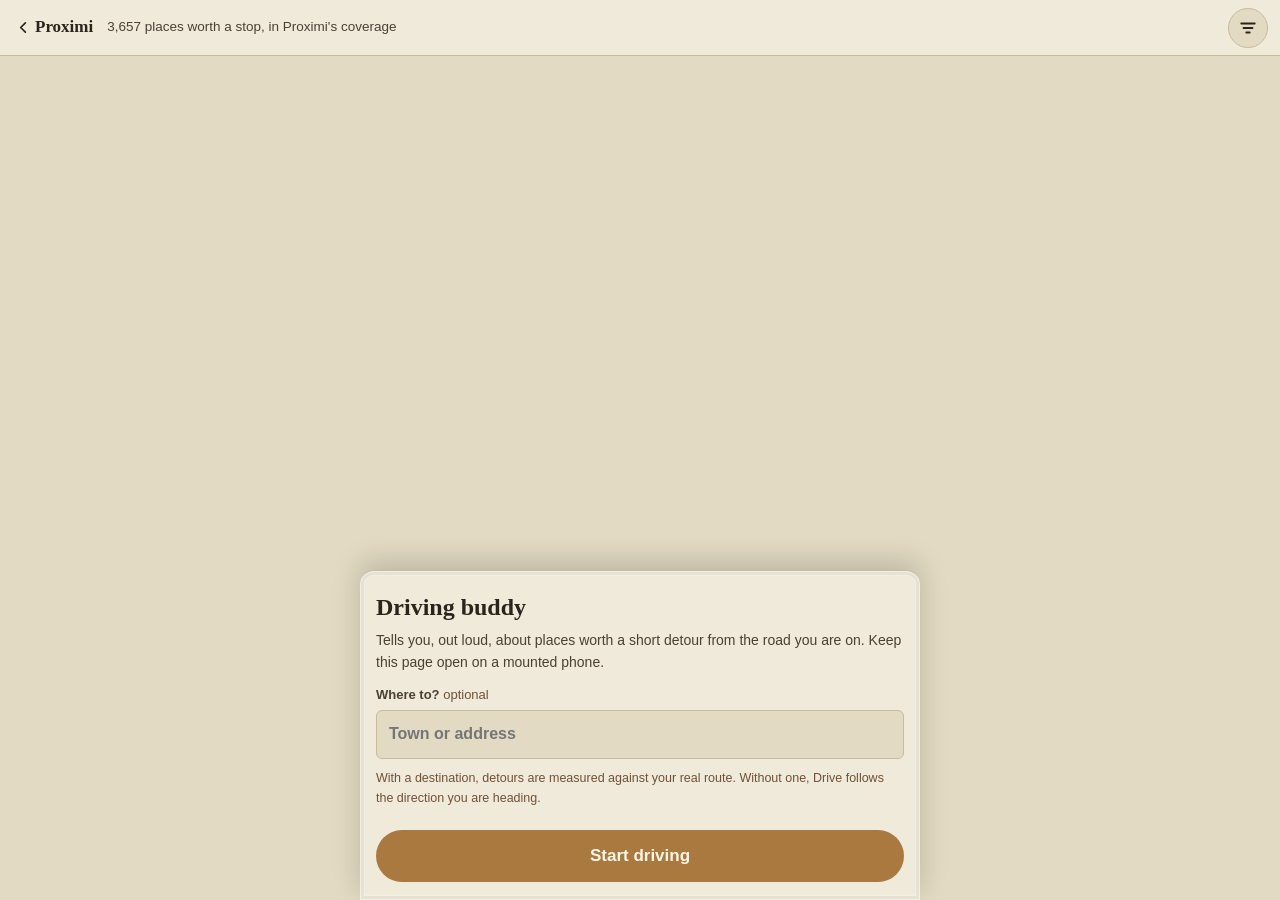
==== drive.html @ e2ebabce "A driving buddy: places worth a short detour, said out loud drive.html watches the road ahead and sp" ====
<!doctype html>
<html lang="en">
<head>
<meta charset="utf-8">
<meta name="viewport" content="width=device-width, initial-scale=1, viewport-fit=cover">
<title>Proximi Drive</title>
<meta name="description" content="A driving buddy: it tells you, out loud, about places worth a short detour from the road you are on.">
<meta name="theme-color" content="#E9E1CC" media="(prefers-color-scheme: light)">
<meta name="theme-color" content="#241C14" media="(prefers-color-scheme: dark)">
<link rel="manifest" href="manifest.webmanifest">
<link rel="stylesheet" href="assets/vendor/leaflet/leaflet.min.css">
<link rel="stylesheet" href="assets/styles.css">
<link rel="stylesheet" href="assets/drive.css">
<link rel="icon" href="data:image/svg+xml,<svg xmlns='http://www.w3.org/2000/svg' viewBox='0 0 32 32'><text y='26' font-size='26'>📍</text></svg>">
</head>
<body class="drive">

<header class="drive-bar">
  <a class="drive-back" href="./">
    <svg viewBox="0 0 16 16" aria-hidden="true" class="ico">
      <path d="M10 3 5 8l5 5" stroke="currentColor" stroke-width="1.8"
            stroke-linecap="round" stroke-linejoin="round" fill="none"/>
    </svg>
    Proximi
  </a>
  <p class="drive-status" id="drive-status" role="status" aria-live="polite">Getting ready…</p>
  <button type="button" class="drive-icon-btn" id="open-settings"
          aria-haspopup="dialog" aria-controls="drive-settings" aria-label="Drive settings">
    <svg viewBox="0 0 16 16" aria-hidden="true" class="ico">
      <path d="M2 4h12M4 8h8M6.5 12h3" stroke="currentColor" stroke-width="1.6"
            stroke-linecap="round" fill="none"/>
    </svg>
  </button>
</header>

<div class="drive-map" id="drive-map" aria-label="Map around your car"></div>

<button type="button" class="drive-recenter" id="recenter" hidden>Recenter</button>

<!-- Before the drive: where to (optional), and the one tap that unlocks
     speech and the screen lock. Browsers only allow audio after a gesture. -->
<section class="drive-panel" id="setup-panel" aria-label="Start a drive">
  <h1 class="drive-h">Driving buddy</h1>
  <p class="drive-lede">Tells you, out loud, about places worth a short detour
    from the road you are on. Keep this page open on a mounted phone.</p>
  <form id="dest-form" class="drive-form" autocomplete="off">
    <label class="drive-field">
      <span>Where to? <em>optional</em></span>
      <input id="dest-input" type="search" placeholder="Town or address"
             enterkeyhint="go">
    </label>
    <p class="drive-hint" id="dest-hint">With a destination, detours are measured
      against your real route. Without one, Drive follows the direction you are
      heading.</p>
    <button type="submit" class="drive-go" id="start-btn">Start driving</button>
  </form>
</section>

<!-- One suggestion at a time, big enough to read at a glance. Nothing here
     needs a tap: it has already been said aloud. -->
<section class="drive-card" id="suggestion" hidden aria-live="polite" aria-label="Suggested stop">
  <p class="drive-card-kind" id="sug-kind"></p>
  <h2 class="drive-card-name" id="sug-name"></h2>
  <p class="drive-card-facts" id="sug-facts"></p>
  <p class="drive-card-on" id="sug-on" hidden></p>
  <div class="drive-card-actions">
    <a class="drive-go" id="sug-go" target="_blank" rel="noopener">Take me there</a>
    <button type="button" class="drive-quiet-btn" id="sug-repeat">Say again</button>
    <button type="button" class="drive-quiet-btn" id="sug-mute">Not for me</button>
    <button type="button" class="drive-quiet-btn" id="sug-close" aria-label="Dismiss">✕</button>
  </div>
</section>

<nav class="drive-dock" id="dock" hidden aria-label="Drive controls">
  <button type="button" class="drive-dock-btn" id="voice-btn" aria-pressed="true">Voice on</button>
  <button type="button" class="drive-dock-btn" id="stop-btn">End drive</button>
</nav>

<!-- Settings: what counts as worth stopping for, how far out of your way,
     and how often it may speak. Saved per browser. -->
<div class="scrim" id="settings-backdrop" hidden></div>
<section class="sheet drive-sheet" id="drive-settings" role="dialog" aria-modal="true"
         aria-labelledby="settings-title" hidden>
  <div class="sheet-head">
    <h2 id="settings-title">Drive settings</h2>
    <button type="button" class="icon-btn" id="close-settings" aria-label="Close">✕</button>
  </div>
  <div class="sheet-body">
    <fieldset class="drive-set">
      <legend>Worth stopping for</legend>
      <div class="chips" id="kind-chips" role="group" aria-label="Kinds of place"></div>
    </fieldset>

    <fieldset class="drive-set">
      <legend>Longest detour</legend>
      <div class="chips" id="detour-chips" role="radiogroup" aria-label="Longest detour"></div>
    </fieldset>

    <fieldset class="drive-set">
      <legend>Speak at most</legend>
      <div class="chips" id="cooldown-chips" role="radiogroup" aria-label="How often"></div>
    </fieldset>

    <fieldset class="drive-set">
      <legend>Also</legend>
      <label class="drive-check"><input type="checkbox" id="opt-events">
        Mention things happening right now</label>
      <label class="drive-check"><input type="checkbox" id="opt-liked">
        Always mention places I liked</label>
      <label class="drive-check"><input type="checkbox" id="opt-km">
        Kilometres</label>
    </fieldset>

    <fieldset class="drive-set">
      <legend>Navigate with</legend>
      <div class="chips" id="maps-chips" role="radiogroup" aria-label="Maps app"></div>
    </fieldset>

    <fieldset class="drive-set">
      <legend>Try it from your desk</legend>
      <p class="drive-hint">Plays a drive along a real route, sped up, so you can
        hear what it would say.</p>
      <form id="sim-form" class="drive-form" autocomplete="off">
        <label class="drive-field"><span>From</span>
          <input id="sim-from" type="search" placeholder="Beacon, NY"></label>
        <label class="drive-field"><span>To</span>
          <input id="sim-to" type="search" placeholder="Hartford, CT"></label>
        <button type="submit" class="drive-go">Simulate drive</button>
      </form>
    </fieldset>

    <p class="fine">Places from <a href="https://www.openstreetmap.org/copyright">OpenStreetMap</a>
      contributors. Routes and detour times from
      <a href="https://project-osrm.org/">OSRM</a>. Drive only knows places in
      Proximi's coverage areas.</p>
  </div>
</section>

<script src="assets/vendor/leaflet/leaflet.min.js"></script>
<script src="assets/drive.js"></script>
</body>
</html>
---- assets/styles.css ----
/* ── Tokens ─────────────────────────────────────────────
   Victorian, lifted from the Bureau app (docs/STYLES.md, web/js/look.js):
   an old writing desk — baize, brass, sage and claret. Nothing pure white
   and nothing pure black. Slot names in comments match Bureau's eleven so
   the two stay recognisably the same desk.                              */
:root {
  --bg:        #E9E1CC;   /* parchment  */
  --board:     #DDE5CE;   /* baize, the checker's second square */
  --surface:   #EFEADA;   /* cream card */
  --surface-2: #E2DAC2;   /* sunk panel */
  --line:      #C7BB9C;
  --line-soft: #D7CDB2;
  --ink:       #2A241C;   /* walnut ink */
  --ink-2:     #4A4034;
  --ink-3:     #6F5137;   /* oak */
  --accent:    #A9793F;   /* brass */
  --accent-ink:#FBF6E7;
  --accent-sc: #D9B57C;   /* gilt */
  --free:      #2E6B52;   /* emerald */
  --event-bg:  #DCE2EC;
  --event-ink: #4A6382;   /* royal */
  --act-bg:    #F0E2D6;
  --act-ink:   #8E3B38;   /* claret */
  --rep-bg:    #DEE5D8;
  --rep-ink:   #4A7C59;   /* sage */
  --kid-bg:    #EFE3D0;
  --kid-ink:   #9A7B2F;   /* gilt, darkened */
  --adult-bg:  #E6DEE9;
  --adult-ink: #5E4A72;   /* regal */
  --radius:    6px;
  --shadow:    0 1px 2px rgba(42,36,28,.10), 0 6px 16px rgba(42,36,28,.07);
  --serif:     "Iowan Old Style","Palatino Linotype",Palatino,"Book Antiqua",Georgia,serif;
  --bar-h:     56px;

  /* A panelled front: a lit top edge, a sunk moulding, a lit inner edge. */
  --panel: inset 0 0 0 1px rgba(255,252,240,.55),
           inset 0 0 0 4px rgba(42,36,28,.07),
           inset 0 0 0 5px rgba(255,252,240,.30);
}

@media (prefers-color-scheme: dark) {
  :root {
    /* The same desk after dark: the parchment becomes the walnut it was
       always sitting on, and the eleven deepen rather than change. */
    --bg:        #241C14;
    --board:     #2B2219;
    --surface:   #2F2519;
    --surface-2: #3A2E20;
    --line:      #4B3C29;
    --line-soft: #3E3122;
    --ink:       #EDE3CE;
    --ink-2:     #C9BCA2;
    --ink-3:     #9C8A6E;
    --accent:    #C89B54;
    --accent-ink:#241C14;
    --accent-sc: #4E3C22;
    --free:      #6FB68C;
    --event-bg:  #2C3A4C;
    --event-ink: #9DB6D6;
    --act-bg:    #452B27;
    --act-ink:   #D89A94;
    --rep-bg:    #29392E;
    --rep-ink:   #86C39B;
    --kid-bg:    #453718;
    --kid-ink:   #D8B96A;
    --adult-bg:  #38304A;
    --adult-ink: #B6A2CE;
    --shadow:    0 1px 2px rgba(0,0,0,.45), 0 6px 18px rgba(0,0,0,.35);
    --panel: inset 0 0 0 1px rgba(237,227,206,.10),
             inset 0 0 0 4px rgba(0,0,0,.22),
             inset 0 0 0 5px rgba(237,227,206,.06);
  }
}

* { box-sizing: border-box; }

/* An explicit `display` on .sheet / .filters-count would otherwise beat the
   UA rule for the hidden attribute, leaving them tabbable while "closed". */
[hidden] { display: none !important; }

body {
  margin: 0;
  color: var(--ink);
  font: 15px/1.55 -apple-system, BlinkMacSystemFont, "Segoe UI", Inter, Roboto, Helvetica, Arial, sans-serif;
  -webkit-font-smoothing: antialiased;

  /* Checkerboard baize, cream against soft green — Bureau's board, at a size
     that reads as texture rather than pattern. */
  background-color: var(--bg);
  background-image:
    linear-gradient(45deg, var(--board) 25%, transparent 25% 75%, var(--board) 75%),
    linear-gradient(45deg, var(--board) 25%, transparent 25% 75%, var(--board) 75%);
  background-size: 44px 44px;
  background-position: 0 0, 22px 22px;
}
body.sheet-open { overflow: hidden; }

.wrap { max-width: 720px; margin: 0 auto; padding: 0 16px; }
a { color: var(--accent); }

.sr-only {
  position: absolute; width: 1px; height: 1px; padding: 0; margin: -1px;
  overflow: hidden; clip: rect(0 0 0 0); white-space: nowrap; border: 0;
}
.ico { width: 15px; height: 15px; flex: none; }

/* ── Top bar ────────────────────────────────────────────── */
.topbar {
  position: sticky; top: 0; z-index: 30;
  height: var(--bar-h);
  display: flex; align-items: center;
  background: color-mix(in srgb, var(--surface) 88%, transparent);
  backdrop-filter: blur(12px);
  border-bottom: 1px solid var(--line);
}
@supports not (backdrop-filter: blur(1px)) { .topbar { background: var(--surface); } }

.topbar-inner { display: flex; align-items: center; justify-content: space-between; width: 100%; }
.topbar-actions { display: flex; align-items: center; gap: 8px; }
.drive-link { text-decoration: none; color: inherit; }
.brand { display: flex; align-items: center; gap: 9px; }
/* A brass drawer pull. */
.brand-mark {
  width: 14px; height: 14px; border-radius: 50%;
  background: radial-gradient(circle at 33% 30%, var(--accent-sc), var(--accent) 68%);
  box-shadow: inset 0 -1px 1px rgba(42,36,28,.35),
              0 0 0 1px rgba(42,36,28,.22),
              0 1px 2px rgba(42,36,28,.30);
}
.brand-name {
  font-family: var(--serif);
  font-size: 21px; font-weight: 600;
  letter-spacing: .01em;
}

.filters-btn {
  display: flex; align-items: center; gap: 7px;
  font: inherit; font-size: 14px; font-weight: 600;
  padding: 7px 13px;
  border-radius: 999px;
  border: 1px solid var(--line);
  background: var(--surface-2);
  color: var(--ink);
  cursor: pointer;
}
.filters-btn:hover { border-color: var(--ink-3); }
.filters-btn.is-active { border-color: var(--accent); color: var(--accent); }
.filters-count {
  min-width: 19px; height: 19px;
  display: inline-flex; align-items: center; justify-content: center;
  border-radius: 999px; padding: 0 5px;
  background: var(--accent); color: var(--accent-ink);
  font-size: 11.5px; font-weight: 700;
}

/* ── Context line ───────────────────────────────────────── */
.contextbar {
  display: flex; align-items: center; gap: 10px; flex-wrap: wrap;
  padding-top: 14px; padding-bottom: 2px;
}
.context-chip {
  display: inline-flex; align-items: center; gap: 6px;
  font: inherit; font-size: 14px; font-weight: 600;
  padding: 5px 12px 5px 10px;
  border-radius: 999px;
  border: 1px solid var(--line);
  background: var(--surface);
  color: var(--ink);
  cursor: pointer;
}
.context-chip:hover { border-color: var(--ink-3); }
.context-chip .ico { color: var(--accent); }
.context-scope { font-size: 13px; color: var(--ink-3); }

.freshness {
  margin: 12px 0 0;
  font-size: 12.5px;
  color: var(--ink-3);
}

/* ── List ───────────────────────────────────────────────── */
.list { list-style: none; margin: 16px 0 0; padding: 0; }

/* Day dividers behave like the date separators in a messages thread: they
   stick under the top bar while their day's cards scroll past. */
.day-head {
  position: sticky;
  top: var(--bar-h);
  z-index: 10;
  display: flex; align-items: baseline; gap: 9px;
  margin: 0 -16px;
  padding: 10px 16px 8px;
  background: color-mix(in srgb, var(--bg) 90%, transparent);
  backdrop-filter: blur(8px);
}
@supports not (backdrop-filter: blur(1px)) { .day-head { background: var(--bg); } }
.day-head + .card { margin-top: 0; }
.day-name {
  font-family: var(--serif);
  font-size: 13px; font-weight: 600;
  letter-spacing: .13em; text-transform: uppercase;
  color: var(--ink-2);
}
.day-count { font-size: 12px; color: var(--ink-3); }

.card {
  position: relative;
  background: var(--surface);
  border: 1px solid var(--line);
  border-radius: var(--radius);
  padding: 15px 16px;
  margin-bottom: 10px;
  box-shadow: var(--panel), var(--shadow);
  transition: border-color .12s, box-shadow .12s;
}
.card:hover {
  border-color: var(--accent);
  box-shadow: var(--panel), 0 2px 4px rgba(42,36,28,.12), 0 10px 22px rgba(42,36,28,.10);
}

/* ── Swipe ──────────────────────────────────────────────
   The card slides over a fixed rail. Both labels sit on the rail at once
   and each lights up only when the drag has gone far enough to commit, so
   the gesture says what it will do before the finger lifts.            */
/* The slot holds a fixed rail with the card sliding over it. The rail must
   not be a child of the moving element, or it travels along and covers the
   very content the reader is deciding about. */
.card-slot {
  position: relative;
  margin-bottom: 10px;
  border-radius: var(--radius);
  overflow: hidden;
  touch-action: pan-y;                  /* vertical drags still scroll */
}
.card-slot > .card { margin-bottom: 0; }
.swipe-rail {
  position: absolute; inset: 0;
  display: flex; align-items: center; justify-content: space-between;
  padding: 0 20px;
  font-size: 13px; font-weight: 700; letter-spacing: .02em;
  background: var(--surface-2);
}
.swipe-rail .rail-no  { color: var(--act-ink); }
.swipe-rail .rail-yes { color: var(--rep-ink); }
.card.is-swiping {
  position: relative;
  transform: translateX(var(--dx, 0));
  transition: none;
  user-select: none;
}
.card-slot[data-swipe="no"]  .swipe-rail { background: var(--act-bg); }
.card-slot[data-swipe="yes"] .swipe-rail { background: var(--rep-bg); }
/* Both labels are present from the first pixel of movement; the one being
   committed to is the one that stays lit. */
.card-slot[data-swipe="yes"] .rail-no,
.card-slot[data-swipe="no"]  .rail-yes { opacity: .25; }

/* A card already answered keeps a quiet edge so the verdict is visible in
   the list without re-reading the badge. */
.card-slot.is-saved  > .card { border-color: var(--rep-ink); }
.card-slot.is-booked > .card { border-color: var(--accent); }
.card-slot.is-hidden > .card { opacity: .55; }

/* Two small marks in the corner. The swipe is the real gesture; these are the
   way in for a mouse, a keyboard, and anyone who never tries swiping — so they
   need to be reachable without competing with the listing itself. */
.card-verdict {
  position: absolute; top: 10px; right: 12px;
  display: flex; gap: 4px;
}
.verdict-btn {
  font: inherit; font-size: 12px; line-height: 1;
  width: 26px; height: 26px; padding: 0;
  display: grid; place-items: center;
  border-radius: 50%; cursor: pointer;
  border: 1px solid var(--line-soft); background: transparent;
  color: var(--ink-3); opacity: .5;
  transition: opacity .12s, border-color .12s, color .12s;
}
.card:hover .verdict-btn, .verdict-btn:focus-visible { opacity: 1; }
.verdict-btn.is-no:hover  { border-color: var(--act-ink); color: var(--act-ink); opacity: 1; }
.verdict-btn.is-yes:hover { border-color: var(--rep-ink); color: var(--rep-ink); opacity: 1; }
/* Touch has no hover, so they stay legible on a phone. */
@media (hover: none) { .verdict-btn { opacity: .8; } }
.card-slot.is-hidden .verdict-btn.is-no,
.card-slot.is-saved  .verdict-btn.is-yes,
.card-slot.is-booked .verdict-btn.is-yes {
  background: var(--surface-2); border-color: var(--ink-3);
  color: var(--ink); opacity: 1;
}

/* Secondary kinds sit beside the primary badge without shouting. */
.badge-type.is-secondary {
  background: transparent;
  border: 1px solid var(--line);
  color: var(--ink-3);
  font-weight: 500;
}

.badge-going { background: var(--rep-bg); color: var(--rep-ink); }
.badge-saved { background: var(--accent); color: var(--accent-ink); }

.decided-actions { display: flex; gap: 6px; flex-wrap: wrap; margin: 6px 0 4px; }

/* ── Toast ───────────────────────────────────────────── */
.toast {
  position: fixed; left: 50%; transform: translateX(-50%);
  bottom: max(16px, env(safe-area-inset-bottom));
  z-index: 60;
  display: flex; align-items: center; gap: 14px;
  max-width: min(92vw, 460px);
  padding: 11px 14px;
  border-radius: 999px;
  background: var(--ink); color: var(--bg);
  box-shadow: 0 6px 24px rgba(42,36,28,.34);
  font-size: 13.5px;
}
.toast[hidden] { display: none; }
.toast-msg { overflow: hidden; text-overflow: ellipsis; white-space: nowrap; }
.toast-undo {
  font: inherit; font-weight: 700; cursor: pointer;
  background: none; border: 0; padding: 0;
  color: var(--accent-sc); flex: none;
}

@media (prefers-reduced-motion: reduce) {
  .card { transition: none; }
}

.card-top { display: flex; justify-content: space-between; align-items: flex-start; gap: 14px; }
.card-lead { min-width: 0; }
.card-top { padding-right: 62px; }
.card-title {
  margin: 0 0 3px;
  font-family: var(--serif);
  font-size: 17.5px; font-weight: 600; line-height: 1.3;
}
.card-when { font-size: 13.5px; color: var(--accent); font-weight: 600; }
.card-when .repeat { color: var(--ink-3); font-weight: 500; }

.price-tag {
  flex: 0 0 auto; max-width: 46%; text-align: right;
  font-family: var(--serif);
  font-size: 16.5px; font-weight: 600;
}
.price-tag.is-free { color: var(--free); }
.price-tag.is-unknown { font-size: 13px; font-weight: 600; color: var(--ink-3); }
.price-note {
  display: block; font-size: 11.5px; font-weight: 500;
  color: var(--ink-3); overflow-wrap: anywhere;
}

.card-meta {
  display: flex; flex-wrap: wrap; gap: 4px 14px;
  margin-top: 8px; font-size: 13.5px; color: var(--ink-2);
}
.card-meta .dist { color: var(--ink); font-weight: 600; }
.card-meta .host { color: var(--ink-3); font-style: italic; }
.card-desc { margin: 8px 0 0; font-size: 13.5px; color: var(--ink-2); }

.card-bottom {
  display: flex; align-items: center; gap: 8px; flex-wrap: wrap;
  margin-top: 11px; padding-top: 10px;
  border-top: 1px solid var(--line-soft);
}
.tags { display: flex; flex-wrap: wrap; gap: 5px; margin-right: auto; }

.badge {
  font-size: 10.5px; font-weight: 700;
  letter-spacing: .04em; text-transform: uppercase;
  padding: 3px 8px; border-radius: 6px;
}
/* The primary "what is this" label, where Event/Activity used to sit. */
.badge-type { background: var(--event-bg); color: var(--event-ink); }
.badge-repeat { background: var(--rep-bg); color: var(--rep-ink); }
.badge-kids { background: var(--kid-bg); color: var(--kid-ink); }
.badge-adults { background: var(--adult-bg); color: var(--adult-ink); }
.tag {
  font-size: 12px; padding: 3px 9px; border-radius: 999px;
  background: var(--surface-2); border: 1px solid var(--line); color: var(--ink-3);
}

.link-btn {
  font-size: 13px; font-weight: 600;
  padding: 6px 12px; border-radius: 8px; text-decoration: none;
  border: 1px solid var(--line); color: var(--ink-2); background: var(--surface-2);
}
.link-btn:hover { border-color: var(--ink-3); }
.link-btn.is-signup { background: var(--accent); border-color: var(--accent); color: var(--accent-ink); }
.link-btn.is-signup:hover { filter: brightness(1.08); }

.empty { text-align: center; color: var(--ink-3); padding: 48px 16px; font-size: 14px; }

@media (max-width: 480px) {
  .card-top { flex-direction: column; align-items: flex-start; gap: 4px; }
  .price-tag { max-width: 100%; text-align: left; }
}

/* ── Filter sheet ───────────────────────────────────────── */
.scrim {
  position: fixed; inset: 0; z-index: 40;
  background: rgba(10, 14, 20, .45);
  opacity: 0; transition: opacity .2s;
}
.scrim.is-open { opacity: 1; }

.sheet {
  position: fixed; z-index: 50;
  top: 0; right: 0; bottom: 0;
  width: min(400px, 100%);
  display: flex; flex-direction: column;
  background: var(--surface);
  border-left: 1px solid var(--line);
  box-shadow: -8px 0 32px rgba(10,14,20,.16);
  transform: translateX(100%);
  transition: transform .2s ease;
}
.sheet.is-open { transform: translateX(0); }

.sheet-head {
  display: flex; align-items: center; justify-content: space-between;
  padding: 14px 16px;
  border-bottom: 1px solid var(--line);
}
.sheet-head h2 {
  margin: 0;
  font-family: var(--serif);
  font-size: 18px; font-weight: 600; letter-spacing: .02em;
}
.icon-btn {
  display: grid; place-items: center;
  width: 32px; height: 32px;
  border-radius: 8px; border: 1px solid transparent;
  background: var(--surface-2); color: var(--ink-2); cursor: pointer;
}
.icon-btn:hover { border-color: var(--line); color: var(--ink); }

.sheet-body { flex: 1; overflow-y: auto; padding: 4px 16px 16px; }

.group { padding: 16px 0; border-bottom: 1px solid var(--line-soft); }
.group:last-child { border-bottom: 0; }
.group-h {
  margin: 0 0 11px;
  font-family: var(--serif);
  font-size: 12px; font-weight: 600;
  letter-spacing: .13em; text-transform: uppercase;
  color: var(--ink-3);
}
.field { margin-bottom: 12px; }
.field:last-child { margin-bottom: 0; }
.field-label {
  display: block;
  font-size: 12.5px; font-weight: 600; color: var(--ink-2);
  margin-bottom: 6px;
}
.field-label output { font-weight: 700; color: var(--ink); }
.hint { margin: 8px 0 0; font-size: 12px; color: var(--ink-3); }

.sheet-foot {
  display: flex; gap: 10px;
  padding: 12px 16px;
  padding-bottom: max(12px, env(safe-area-inset-bottom));
  border-top: 1px solid var(--line);
  background: var(--surface);
}
.sheet-foot .btn-primary { flex: 1; }

@media (max-width: 560px) {
  .sheet {
    top: auto; left: 0; right: 0; bottom: 0;
    width: 100%; max-height: 88vh;
    border-left: 0; border-top: 1px solid var(--line);
    border-radius: 16px 16px 0 0;
    transform: translateY(100%);
  }
  .sheet.is-open { transform: translateY(0); }
}

/* ── Form controls ──────────────────────────────────────── */
.btn {
  font: inherit; font-size: 14px;
  padding: 8px 14px; border-radius: 9px;
  border: 1px solid var(--line);
  background: var(--surface-2); color: var(--ink);
  cursor: pointer; white-space: nowrap;
}
.btn:hover { border-color: var(--ink-3); }
.btn-primary { background: var(--accent); border-color: var(--accent); color: var(--accent-ink); font-weight: 600; }
.btn-primary:hover { filter: brightness(1.08); }
.btn-ghost { background: transparent; border-color: var(--line); color: var(--ink-2); }
.btn-ghost:hover { color: var(--ink); }

input[type=text], input[type=search], select {
  font: inherit; width: 100%;
  padding: 8px 10px; border-radius: 9px;
  border: 1px solid var(--line);
  background: var(--surface-2); color: var(--ink);
}
input[type=range] { width: 100%; accent-color: var(--accent); margin: 2px 0; }
.range-ends { display: flex; justify-content: space-between; font-size: 11.5px; color: var(--ink-3); }

input:focus-visible, select:focus-visible, button:focus-visible, a:focus-visible {
  outline: 2px solid var(--accent); outline-offset: 1px;
}

.check {
  display: flex; align-items: center; gap: 8px;
  margin-top: 9px; font-size: 13.5px; color: var(--ink-2);
  cursor: pointer;
}
.check input { accent-color: var(--accent); width: 15px; height: 15px; margin: 0; }

.chips { display: flex; flex-wrap: wrap; gap: 6px; }
.chip {
  font: inherit; font-size: 13px;
  padding: 5px 11px; border-radius: 999px;
  border: 1px solid var(--line);
  background: var(--surface-2); color: var(--ink-2);
  cursor: pointer;
}
.chip:hover { border-color: var(--ink-3); }
.chip[aria-pressed="true"] {
  background: var(--accent); border-color: var(--accent);
  color: var(--accent-ink); font-weight: 600;
}
.chip .chip-n { opacity: .6; font-size: .9em; margin-left: 3px; }

/* Excluded type: the chip stays visible but reads as struck from the list. */
.chip.chip-exclude {
  background: transparent;
  border-color: var(--claret, #7b2d43);
  color: var(--claret, #7b2d43);
  text-decoration: line-through;
  opacity: .85;
}

.loc-row { margin-bottom: 8px; }
.loc-row .btn { width: 100%; }
.place-form { display: flex; gap: 8px; margin-bottom: 10px; }
.loc-status { margin: 10px 0 0; font-size: 12.5px; color: var(--ink-2); }
.loc-status.is-set { color: var(--free); font-weight: 600; }
.loc-status.is-err { color: #c0392b; }
@media (prefers-color-scheme: dark) { .loc-status.is-err { color: #ff8a7a; } }

/* ── Footer ─────────────────────────────────────────────── */
.footer {
  margin: 36px auto 28px;
  padding-top: 18px;
  border-top: 1px solid var(--line);
  color: var(--ink-3); font-size: 13px;
}
.footer p { margin: 0 0 4px; }
.fine { font-size: 12px; }


/* ── Places ─────────────────────────────────────────────
   A full-height sheet rather than a page: the feed is the app, and a place is
   a lens on it, so coming back should not cost a navigation.            */
/* The view tabs. Places is a destination, not a lens on the feed, so it gets
   equal billing rather than a button that opens a sheet over the list. */
.viewtabs {
  display: flex; gap: 4px; margin: 10px auto 0;
  border-bottom: 1px solid var(--line);
}
@media (max-width: 380px) {
  .viewtab { padding: 9px 9px; font-size: 14px; }
}
.viewtab {
  font: inherit; font-weight: 600; font-size: 15px; cursor: pointer;
  background: none; border: 0; color: var(--ink-3);
  padding: 9px 14px; margin-bottom: -1px;
  border-bottom: 2px solid transparent;
  display: inline-flex; align-items: baseline; gap: 6px;
}
.viewtab:hover { color: var(--ink-2); }
.viewtab.is-on { color: var(--ink); border-bottom-color: var(--accent); }
.viewtab-n {
  font-size: 11.5px; font-weight: 700; color: var(--ink-3);
  letter-spacing: .02em;
}
.viewtab.is-on .viewtab-n { color: var(--accent); }

.places-intro {
  margin: 14px 0 0; color: var(--ink-2); font-size: 14.5px;
}
.places-controls {
  display: flex; gap: 8px; margin: 10px 0 0; align-items: center;
}
#places-search {
  font: inherit; flex: 1; min-width: 0;
  padding: 9px 11px; border-radius: var(--radius);
  border: 1px solid var(--line); background: var(--surface); color: var(--ink);
}
.places-sort select {
  font: inherit; font-size: 14px; padding: 9px 8px; color: var(--ink);
  border-radius: var(--radius); border: 1px solid var(--line);
  background: var(--surface);
}
.places-scope { margin: 10px 0 0; }
.places-hint { margin: 8px 0 0; font-size: 12px; color: var(--ink-3); }
.places-toggles { display: flex; flex-wrap: wrap; gap: 8px 18px; margin: 10px 0 0; }
.places-toggle {
  display: inline-flex; align-items: center; gap: 7px;
  font-size: 13.5px; color: var(--ink-2); cursor: pointer;
}
.place-save {
  font: inherit; font-size: 17px; line-height: 1; cursor: pointer; flex: none;
  background: none; border: 0; padding: 2px 4px 2px 0; color: var(--ink-3);
}
.place-save[aria-pressed="true"] { color: var(--accent); }
/* Thirty kinds was four hundred pixels of chips — the whole first screen of a
   phone before a single place. One select says the same thing in a line. */
.places-kind-field { flex: 1; min-width: 0; }
#places-kinds {
  font: inherit; font-size: 14px; width: 100%;
  padding: 9px 10px; color: var(--ink);
  border-radius: var(--radius); border: 1px solid var(--line);
  background: var(--surface);
}
.places-summary {
  margin: 10px 0 0; font-size: 12.5px; color: var(--ink-3);
  letter-spacing: .02em;
}
.places-credit { margin: 22px 0 0; }

.places-list { list-style: none; margin: 8px 0 0; padding: 0; }

/* A place swipes like a listing does: left mutes it, right marks it
   Interested. Same slot/rail/surface shape as .card-slot so the physics and
   the commit distance are literally the same code. */
/* A place reads as a card, like a listing does: the two lists are the same
   kind of object seen from different sides, so a bare divided list made Places
   look like a debug dump next to the feed. */
.place-slot {
  position: relative;
  margin-bottom: 8px;
  border-radius: var(--radius);
  overflow: hidden;
  touch-action: pan-y;                  /* vertical drags still scroll */
}
.place-row {
  /* Positioned, always. The rail is absolute, and an absolutely-positioned
     element paints above a static sibling however it is ordered in the markup
     — so a static row sat *underneath* its own rail and every place on the
     page rendered as a blank strip reading "Mute … Like". .card has carried
     position:relative for the same reason since it was written. */
  position: relative;
  display: flex; align-items: flex-start; gap: 10px;
  padding: 13px 14px;
  background: var(--surface);
  border: 1px solid var(--line);
  border-radius: var(--radius);
  box-shadow: var(--panel), var(--shadow);
  transition: border-color .12s;
}
.place-row:hover { border-color: var(--accent); }
.place-row.is-swiping {
  transform: translateX(var(--dx, 0));
  transition: none;
  user-select: none;
}
.place-slot[data-swipe="no"]  .swipe-rail { background: var(--act-bg); }
.place-slot[data-swipe="yes"] .swipe-rail { background: var(--rep-bg); }
.place-slot[data-swipe="yes"] .rail-no,
.place-slot[data-swipe="no"]  .rail-yes { opacity: .25; }
.place-slot.is-saved .place-name { font-weight: 600; }
.place-slot.is-saved .place-row { border-color: var(--rep-ink); }
.place-slot.is-muted .place-row { opacity: .5; }
.place-main { flex: 1; min-width: 0; }
.place-slot.is-muted .place-name { text-decoration: line-through; }
.place-name {
  margin: 0; font-family: var(--serif); font-size: 16.5px; color: var(--ink);
  overflow-wrap: anywhere;
}
.place-meta {
  margin: 3px 0 0; display: flex; flex-wrap: wrap; gap: 4px 10px;
  align-items: baseline;
}
.place-kind {
  font-size: 11px; letter-spacing: .04em; text-transform: uppercase;
  color: var(--ink-3);
}
.place-where { font-size: 12.5px; color: var(--ink-3); }
.place-tag {
  font-size: 10.5px; letter-spacing: .04em; text-transform: uppercase;
  padding: 1px 6px; border-radius: 999px;
  border: 1px solid var(--line); color: var(--ink-2); background: var(--surface-2);
}
.place-tag.is-chain { opacity: .7; }
/* Open and closed are the only two row tags that are a claim about right now,
   so they are the only two that carry colour. */
.place-tag.is-open { color: var(--free); border-color: currentColor; }
.place-tag.is-shut { opacity: .7; text-decoration: line-through; }
.place-tag.is-cuisine { text-transform: none; letter-spacing: 0; }
/* "We looked and there was nothing" is a smaller fact than the ones beside it,
   and it should read that way — informative, not a warning. */
.place-tag.is-quiet {
  opacity: .75; border-style: dashed; background: none;
}
.place-note, .place-hours {
  /* OSM descriptions carry bare URLs, which are one unbreakable word and will
     push the whole page sideways on a phone if allowed to. */
  margin: 5px 0 0; font-size: 13px; color: var(--ink-2); overflow-wrap: anywhere;
}
.place-hours { color: var(--ink-3); font-variant-numeric: tabular-nums; }
.place-actions {
  margin: 7px 0 0; display: flex; flex-wrap: wrap; gap: 6px 14px;
  align-items: baseline;
}
.place-events {
  font: inherit; font-size: 13px; font-weight: 600; cursor: pointer;
  background: none; border: 0; padding: 0; color: var(--accent);
}
.place-link { font-size: 13px; color: var(--ink-3); }
.place-mute {
  font: inherit; font-size: 13px; cursor: pointer; flex: none;
  background: none; border: 0; padding: 2px 6px; opacity: .55;
}
.place-mute:hover, .place-mute[aria-pressed="true"] { opacity: 1; }
.venue-empty { padding: 14px 4px; color: var(--ink-3); font-size: 14px; }

.venue-banner {
  margin: 10px 0 0; padding: 9px 12px;
  border: 1px solid var(--line); border-radius: var(--radius);
  background: var(--surface-2); font-size: 13.5px; color: var(--ink-2);
}
.venue-banner[hidden] { display: none; }
.venue-banner strong { color: var(--ink); }
.venue-banner-note { color: var(--ink-3); }
.venue-banner-note[hidden] { display: none; }
.venue-banner button {
  font: inherit; font-weight: 600; cursor: pointer; margin-left: 10px;
  background: none; border: 0; padding: 0; color: var(--accent);
  text-decoration: underline;
}

.build-stamp {
  text-align: center; margin: 26px 0 18px;
  font-size: 11.5px; letter-spacing: .06em; text-transform: uppercase;
  color: var(--ink-3); opacity: .65;
}
.build-stamp[hidden] { display: none; }

/* The count beside "Only places I'm interested in", so the toggle says how
   much it will actually narrow to before it is used. */
.check-n {
  font-size: 11.5px; font-weight: 700; color: var(--accent);
  margin-left: 4px;
}
.check input:disabled + * , .check input:disabled { opacity: .5; }

/* ── Detail sheet ───────────────────────────────────────
   The full story of one listing or one place. Same chassis as the filter
   sheet; only the body content is its own. */
.detail-title { font-size: 17px; line-height: 1.3; padding-right: 8px; }

.detail-when {
  margin: 12px 0 2px;
  font-family: var(--serif);
  font-size: 15px; font-weight: 600; color: var(--act-ink);
}
.detail-when .repeat { color: var(--ink-3); font-weight: 500; font-size: 13px; }

.detail-price { margin: 6px 0 0; font-size: 15px; font-weight: 700; }
.detail-price.is-free { color: var(--free); }
.detail-price.is-unknown { font-weight: 600; color: var(--ink-3); }
.detail-price .price-note { font-weight: 500; font-size: 12.5px; color: var(--ink-3); margin-left: 6px; }

.detail-tags { display: flex; flex-wrap: wrap; gap: 6px; margin: 12px 0 0; }

.detail-place {
  margin: 14px 0 0; padding: 11px 12px;
  background: var(--surface-2); border: 1px solid var(--line-soft);
  border-radius: var(--radius);
  font-size: 13.5px; line-height: 1.5;
}
.detail-place .place-line { color: var(--ink-2); }
.detail-place .place-line strong { color: var(--ink); }
.detail-place .detail-venue-btn {
  border: 0; padding: 0; background: none; cursor: pointer;
  font: inherit; font-weight: 700; color: var(--ink);
  text-decoration: underline; text-decoration-color: var(--line);
  text-underline-offset: 3px;
}
.detail-place .detail-venue-btn:hover { text-decoration-color: var(--accent); }
.detail-place .place-sub { margin: 3px 0 0; color: var(--ink-3); font-size: 13px; }

.detail-desc {
  margin: 14px 0 0; font-size: 14px; line-height: 1.62; color: var(--ink-2);
  white-space: pre-line;
}
.detail-fine { margin: 14px 0 0; font-size: 12px; color: var(--ink-3); }

.detail-links { display: flex; flex-wrap: wrap; gap: 8px; margin: 16px 0 0; }

.detail-foot { flex-wrap: wrap; }
.detail-foot .btn { flex: 1 1 40%; }

/* The card is now a door as well as a surface. */
.card { cursor: pointer; }
.card:focus-visible, .place-row:focus-visible {
  outline: 2px solid var(--accent); outline-offset: 2px;
}
.place-main { cursor: pointer; }


/* ── The place a listing is at ──────────────────────────
   The venue was a line of text, which made "who is putting this on" a fact
   rather than somewhere to go. It is a link on the card and the headline of
   the sheet's place block, and both land on that place's own page.      */
.card-venue {
  font: inherit; font-weight: 600; color: var(--ink);
  background: none; border: 0; padding: 0; cursor: pointer;
  text-decoration: underline; text-decoration-color: var(--line);
  text-underline-offset: 3px;
  max-width: 100%; overflow: hidden; text-overflow: ellipsis; white-space: nowrap;
}
.card-venue:hover { text-decoration-color: var(--accent); color: var(--accent); }

.detail-hosted {
  margin: 0 0 4px; font-size: 11px; font-weight: 700;
  letter-spacing: .12em; text-transform: uppercase; color: var(--ink-3);
}

/* ── What's on at a place ───────────────────────────────
   A place page that lists only hours and a phone number is a database row.
   The programme is the reason to go.                                    */
.detail-whatson { margin: 20px 0 0; }
.detail-h {
  font-family: var(--serif); font-size: 13px; font-weight: 600;
  letter-spacing: .12em; text-transform: uppercase; color: var(--ink-2);
  margin: 0 0 8px;
}
.detail-events { list-style: none; margin: 0; padding: 0; }
.detail-events li + li { margin-top: 6px; }
.detail-event {
  display: grid; grid-template-columns: 1fr auto; gap: 2px 10px; align-items: baseline;
  width: 100%; text-align: left; cursor: pointer;
  font: inherit; padding: 9px 11px;
  background: var(--surface-2); border: 1px solid var(--line-soft);
  border-radius: var(--radius);
}
.detail-event:hover { border-color: var(--accent); }
.detail-event-when {
  grid-column: 1 / -1;
  font-size: 12px; font-weight: 700; color: var(--accent);
}
.detail-event-title { font-size: 13.5px; color: var(--ink); line-height: 1.35; }
.detail-event-price { font-size: 12.5px; font-weight: 600; color: var(--ink-3); }
.detail-whatson .detail-venue-btn {
  margin: 10px 0 0; border: 0; padding: 0; background: none; cursor: pointer;
  font: inherit; font-size: 13px; font-weight: 700; color: var(--accent);
}

.link-btn.is-cal { font: inherit; cursor: pointer; }

/* ── Saved ──────────────────────────────────────────────
   The room between "that looks good" and "put it in my calendar".       */
.saved-places { margin: 26px 0 0; }
.saved-h {
  font-family: var(--serif); font-size: 14px; font-weight: 600;
  letter-spacing: .1em; text-transform: uppercase; color: var(--ink-2);
  margin: 0 0 8px; padding-top: 16px; border-top: 1px solid var(--line);
}

/* ── The rest of the list ───────────────────────────────
   Only a screenful is built at a time; this is both the button for anyone
   who would rather tap than scroll, and the marker the observer watches. */
.list-more { list-style: none; padding: 10px 0 24px; text-align: center; }
.list-more button {
  font: inherit; font-size: 13px; font-weight: 600; cursor: pointer;
  color: var(--ink-2); background: var(--surface-2);
  border: 1px solid var(--line); border-radius: 999px;
  padding: 9px 18px;
}
.list-more button:hover { border-color: var(--accent); color: var(--ink); }

/* ── "Just this one, or every time?" ────────────────────
   Small, centred and unmissable: a left swipe on a repeating listing has two
   answers and this is the only place either of them is given.           */
.choice {
  position: fixed; z-index: 60;
  left: 50%; top: 50%; transform: translate(-50%, -46%);
  width: min(400px, calc(100vw - 32px));
  background: var(--surface); border: 1px solid var(--line);
  border-radius: var(--radius);
  box-shadow: var(--panel), 0 18px 48px rgba(42, 36, 28, .28);
  padding: 20px 20px 16px;
  opacity: 0; transition: opacity .18s, transform .18s;
}
.choice.is-open { opacity: 1; transform: translate(-50%, -50%); }
.choice-title {
  font-family: var(--serif); font-size: 17px; margin: 0;
}
.choice-sub { margin: 8px 0 0; font-size: 13.5px; line-height: 1.5; color: var(--ink-2); }
.choice-actions { display: flex; flex-direction: column; gap: 8px; margin: 18px 0 0; }
.choice-actions .btn { width: 100%; }
@media (prefers-reduced-motion: reduce) {
  .choice { transition: none; }
}
---- assets/drive.css ----
/* ── Drive ─────────────────────────────────────────────────
   Read at arm's length on a mounted phone, in a moving car. So: one thing on
   screen at a time, type large enough to take in with a glance, and targets
   big enough for a passenger's thumb. Colours are the main app's tokens,
   loaded first from styles.css, so it stays the same desk after dark.    */

body.drive {
  height: 100vh; height: 100dvh;
  overflow: hidden;
  display: flex; flex-direction: column;
}

.drive-bar {
  position: relative; z-index: 20;
  display: flex; align-items: center; gap: 10px;
  min-height: var(--bar-h);
  padding: env(safe-area-inset-top) 12px 0;
  background: var(--surface);
  border-bottom: 1px solid var(--line);
}
.drive-back {
  display: flex; align-items: center; gap: 4px;
  font-family: var(--serif); font-size: 17px; font-weight: 600;
  color: var(--ink); text-decoration: none;
  padding: 8px 4px;
}
.drive-status {
  flex: 1; min-width: 0; margin: 0;
  font-size: 13.5px; color: var(--ink-2);
  white-space: nowrap; overflow: hidden; text-overflow: ellipsis;
}
.drive-icon-btn {
  display: grid; place-items: center;
  width: 40px; height: 40px; flex: none;
  border-radius: 999px; border: 1px solid var(--line);
  background: var(--surface-2); color: var(--ink); cursor: pointer;
}
.drive-icon-btn .ico { width: 18px; height: 18px; }

.drive-map { flex: 1; min-height: 0; z-index: 1; background: var(--surface-2); }

/* Tiles are light; in dark mode dim them rather than invert, so road colours
   still mean what they mean. */
@media (prefers-color-scheme: dark) {
  .drive-map .leaflet-tile-pane { filter: brightness(.72) contrast(1.05) saturate(.8); }
}
.drive-map .leaflet-control-attribution {
  background: color-mix(in srgb, var(--surface) 80%, transparent);
  color: var(--ink-3); font-size: 10px;
}
.drive-map .leaflet-control-attribution a { color: var(--ink-3); }

/* The car: a brass arrow pointing the way you are heading. */
.car-marker { background: none; border: 0; }
.car-marker svg { transition: transform .4s ease; transform-origin: 50% 50%; }
.car-marker .car-halo { fill: color-mix(in srgb, var(--accent) 22%, transparent); stroke: var(--accent); stroke-width: 1.5; }
.car-marker .car-arrow { fill: var(--accent); stroke: var(--accent-ink); stroke-width: 1.5; stroke-linejoin: round; }
.car-marker svg.no-heading .car-arrow { opacity: .35; }

.route-line { stroke: var(--event-ink); stroke-width: 6; stroke-opacity: .7; fill: none; stroke-linecap: round; }
.ahead-dot { stroke: var(--rep-ink); stroke-width: 2; fill: var(--rep-bg); fill-opacity: .95; }
.pick-dot { stroke: var(--act-ink); stroke-width: 3; fill: var(--act-bg); fill-opacity: 1; }

.drive-recenter {
  position: fixed; z-index: 15;
  right: 12px; top: calc(var(--bar-h) + env(safe-area-inset-top) + 12px);
  font: inherit; font-weight: 600; font-size: 14px;
  padding: 9px 16px; border-radius: 999px;
  border: 1px solid var(--line); background: var(--surface); color: var(--ink);
  box-shadow: var(--shadow); cursor: pointer;
}

/* ── Bottom panels: setup, the suggestion, the dock ── */

.drive-panel, .drive-card {
  position: fixed; z-index: 10;
  left: 0; right: 0; bottom: 0;
  margin: 0 auto; max-width: 560px;
  padding: 18px 16px max(18px, env(safe-area-inset-bottom));
  background: var(--surface);
  border-top: 1px solid var(--line);
  border-radius: 14px 14px 0 0;
  box-shadow: 0 -8px 28px rgba(10,14,20,.18), var(--panel);
}

.drive-h {
  margin: 0 0 4px;
  font-family: var(--serif); font-size: 24px; font-weight: 600;
}
.drive-lede, .drive-hint { margin: 0 0 12px; color: var(--ink-2); font-size: 14px; }
.drive-hint { font-size: 12.5px; color: var(--ink-3); }

.drive-form { display: flex; flex-direction: column; gap: 10px; }
.drive-field { display: flex; flex-direction: column; gap: 5px; font-size: 13px; font-weight: 600; color: var(--ink-2); }
.drive-field em { font-weight: 400; font-style: normal; color: var(--ink-3); }
.drive-field input {
  font: inherit; font-size: 16px;   /* 16px stops iOS zooming on focus */
  padding: 11px 12px; border-radius: var(--radius);
  border: 1px solid var(--line); background: var(--surface-2); color: var(--ink);
}

.drive-go {
  display: inline-flex; align-items: center; justify-content: center;
  font: inherit; font-size: 17px; font-weight: 700;
  min-height: 52px; padding: 0 22px;
  border-radius: 999px; border: 0;
  background: var(--accent); color: var(--accent-ink);
  text-decoration: none; cursor: pointer;
}

.drive-card { padding-top: 16px; }
.drive-card-kind {
  margin: 0;
  font-family: var(--serif); font-size: 12.5px; font-weight: 600;
  letter-spacing: .13em; text-transform: uppercase; color: var(--act-ink);
}
.drive-card-name {
  margin: 2px 0 4px;
  font-family: var(--serif); font-size: 27px; line-height: 1.15; font-weight: 600;
}
.drive-card-facts { margin: 0; font-size: 18px; font-weight: 600; color: var(--ink-2); }
.drive-card-on { margin: 6px 0 0; font-size: 15px; color: var(--free); }
.drive-card-actions { display: flex; flex-wrap: wrap; gap: 8px; margin-top: 14px; }
.drive-card-actions .drive-go { flex: 1 1 100%; }
.drive-quiet-btn {
  flex: 1;
  font: inherit; font-size: 15px; font-weight: 600;
  min-height: 46px; padding: 0 14px;
  border-radius: 999px; border: 1px solid var(--line);
  background: var(--surface-2); color: var(--ink); cursor: pointer;
}
#sug-close { flex: 0 0 46px; padding: 0; }

/* While driving and nothing is being suggested, only the dock shows. */
.drive-dock {
  position: fixed; z-index: 9;
  left: 12px; right: 12px; bottom: max(12px, env(safe-area-inset-bottom));
  display: flex; gap: 8px; justify-content: center;
}
.drive-card:not([hidden]) ~ .drive-dock { display: none; }
.drive-dock-btn {
  font: inherit; font-size: 15px; font-weight: 600;
  min-height: 46px; padding: 0 18px;
  border-radius: 999px; border: 1px solid var(--line);
  background: var(--surface); color: var(--ink);
  box-shadow: var(--shadow); cursor: pointer;
}
.drive-dock-btn[aria-pressed="false"] { color: var(--ink-3); text-decoration: line-through; }

/* ── Settings ── */
.drive-sheet .sheet-body { padding-bottom: max(20px, env(safe-area-inset-bottom)); }
.drive-set { border: 0; margin: 0; padding: 14px 0; border-bottom: 1px solid var(--line-soft); }
.drive-set legend {
  padding: 0; margin-bottom: 10px;
  font-family: var(--serif); font-size: 12px; font-weight: 600;
  letter-spacing: .13em; text-transform: uppercase; color: var(--ink-3);
}
.drive-check { display: flex; align-items: center; gap: 9px; margin-top: 8px; font-size: 14.5px; cursor: pointer; }
.drive-check input { accent-color: var(--accent); width: 18px; height: 18px; margin: 0; }
.drive-sheet .chip { font-size: 14px; padding: 7px 13px; }
.drive-sheet .fine { color: var(--ink-3); margin-top: 14px; }
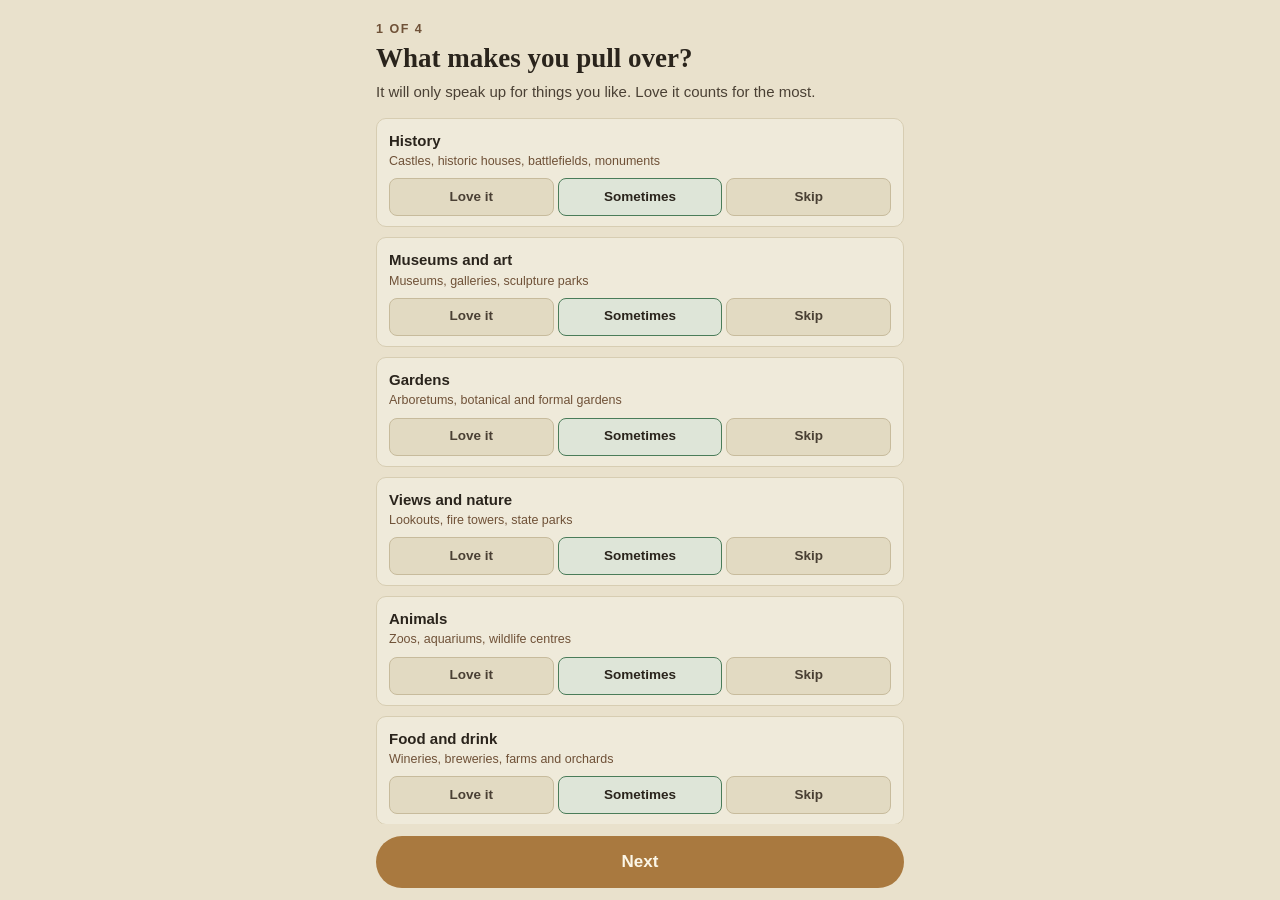
==== commit b0036167: "Drive: heading-up map, a deck of places, photos, and a questionnaire The screen splits: a narrow map" ====
--- a/drive.html
+++ b/drive.html
@@ -33,48 +33,60 @@
   </button>
 </header>
 
-<div class="drive-map" id="drive-map" aria-label="Map around your car"></div>
+<!-- The drive: a narrow map on one side, turned so the road ahead is always
+     up the screen, and a deck of what is coming on the other. The deck is
+     ordered like the road: nearest at the bottom beside the car, further
+     ones above, sliding down as you drive and dropping off once passed. -->
+<main class="drive-main" id="drive-main" data-side="left">
+  <div class="map-slice" id="map-slice">
+    <div class="drive-map" id="drive-map" aria-label="Map around your car, heading up"></div>
+    <p class="map-credit">&copy; <a href="https://www.openstreetmap.org/copyright">OpenStreetMap</a></p>
+  </div>
 
-<button type="button" class="drive-recenter" id="recenter" hidden>Recenter</button>
+  <section class="deck" id="deck" aria-label="Places ahead">
+    <!-- Before the drive: where to (optional), and the one tap that unlocks
+         speech and the screen lock. Browsers only allow audio after a gesture. -->
+    <section class="drive-panel" id="setup-panel" aria-label="Start a drive">
+      <h1 class="drive-h">Driving buddy</h1>
+      <p class="drive-lede">Tells you, out loud, about places worth a short detour
+        from the road you are on. Keep this page open on a mounted phone.</p>
+      <form id="dest-form" class="drive-form" autocomplete="off">
+        <label class="drive-field">
+          <span>Where to? <em>optional</em></span>
+          <input id="dest-input" type="search" placeholder="Town or address"
+                 enterkeyhint="go">
+        </label>
+        <p class="drive-hint" id="dest-hint">With a destination, detours are measured
+          against your real route. Without one, Drive follows the direction you are
+          heading.</p>
+        <button type="submit" class="drive-go" id="start-btn">Start driving</button>
+      </form>
+    </section>
 
-<!-- Before the drive: where to (optional), and the one tap that unlocks
-     speech and the screen lock. Browsers only allow audio after a gesture. -->
-<section class="drive-panel" id="setup-panel" aria-label="Start a drive">
-  <h1 class="drive-h">Driving buddy</h1>
-  <p class="drive-lede">Tells you, out loud, about places worth a short detour
-    from the road you are on. Keep this page open on a mounted phone.</p>
-  <form id="dest-form" class="drive-form" autocomplete="off">
-    <label class="drive-field">
-      <span>Where to? <em>optional</em></span>
-      <input id="dest-input" type="search" placeholder="Town or address"
-             enterkeyhint="go">
-    </label>
-    <p class="drive-hint" id="dest-hint">With a destination, detours are measured
-      against your real route. Without one, Drive follows the direction you are
-      heading.</p>
-    <button type="submit" class="drive-go" id="start-btn">Start driving</button>
-  </form>
-</section>
+    <p class="deck-empty" id="deck-empty" hidden></p>
+    <ol class="deck-list" id="deck-list" aria-live="polite"></ol>
 
-<!-- One suggestion at a time, big enough to read at a glance. Nothing here
-     needs a tap: it has already been said aloud. -->
-<section class="drive-card" id="suggestion" hidden aria-live="polite" aria-label="Suggested stop">
-  <p class="drive-card-kind" id="sug-kind"></p>
-  <h2 class="drive-card-name" id="sug-name"></h2>
-  <p class="drive-card-facts" id="sug-facts"></p>
-  <p class="drive-card-on" id="sug-on" hidden></p>
-  <div class="drive-card-actions">
-    <a class="drive-go" id="sug-go" target="_blank" rel="noopener">Take me there</a>
-    <button type="button" class="drive-quiet-btn" id="sug-repeat">Say again</button>
-    <button type="button" class="drive-quiet-btn" id="sug-mute">Not for me</button>
-    <button type="button" class="drive-quiet-btn" id="sug-close" aria-label="Dismiss">✕</button>
+    <nav class="drive-dock" id="dock" hidden aria-label="Drive controls">
+      <button type="button" class="drive-dock-btn" id="voice-btn" aria-pressed="true">Voice on</button>
+      <button type="button" class="drive-dock-btn" id="stop-btn">End drive</button>
+    </nav>
+  </section>
+</main>
+
+<!-- First run: what you like, before anything is suggested. Every answer
+     can be changed later in settings, including the whole questionnaire. -->
+<section class="quiz" id="quiz" role="dialog" aria-modal="true" aria-labelledby="quiz-title" hidden>
+  <div class="quiz-inner">
+    <p class="quiz-step" id="quiz-step"></p>
+    <h1 class="quiz-h" id="quiz-title"></h1>
+    <p class="quiz-lede" id="quiz-lede"></p>
+    <div class="quiz-body" id="quiz-body"></div>
+    <div class="quiz-nav">
+      <button type="button" class="drive-quiet-btn" id="quiz-back">Back</button>
+      <button type="button" class="drive-go" id="quiz-next">Next</button>
+    </div>
   </div>
 </section>
-
-<nav class="drive-dock" id="dock" hidden aria-label="Drive controls">
-  <button type="button" class="drive-dock-btn" id="voice-btn" aria-pressed="true">Voice on</button>
-  <button type="button" class="drive-dock-btn" id="stop-btn">End drive</button>
-</nav>
 
 <!-- Settings: what counts as worth stopping for, how far out of your way,
      and how often it may speak. Saved per browser. -->
@@ -87,8 +99,9 @@
   </div>
   <div class="sheet-body">
     <fieldset class="drive-set">
-      <legend>Worth stopping for</legend>
-      <div class="chips" id="kind-chips" role="group" aria-label="Kinds of place"></div>
+      <legend>What you like</legend>
+      <div class="levels" id="interest-levels"></div>
+      <button type="button" class="drive-quiet-btn drive-retake" id="retake-quiz">Take the questionnaire again</button>
     </fieldset>
 
     <fieldset class="drive-set">
@@ -103,12 +116,15 @@
 
     <fieldset class="drive-set">
       <legend>Also</legend>
-      <label class="drive-check"><input type="checkbox" id="opt-events">
-        Mention things happening right now</label>
       <label class="drive-check"><input type="checkbox" id="opt-liked">
         Always mention places I liked</label>
       <label class="drive-check"><input type="checkbox" id="opt-km">
         Kilometres</label>
+    </fieldset>
+
+    <fieldset class="drive-set">
+      <legend>Map side</legend>
+      <div class="chips" id="side-chips" role="radiogroup" aria-label="Map side"></div>
     </fieldset>
 
     <fieldset class="drive-set">
@@ -131,7 +147,9 @@
 
     <p class="fine">Places from <a href="https://www.openstreetmap.org/copyright">OpenStreetMap</a>
       contributors. Routes and detour times from
-      <a href="https://project-osrm.org/">OSRM</a>. Drive only knows places in
+      <a href="https://project-osrm.org/">OSRM</a>. Photos and one-line
+      descriptions from <a href="https://en.wikipedia.org/">Wikipedia</a>, where
+      a place has an article. Drive only knows places in
       Proximi's coverage areas.</p>
   </div>
 </section>
--- a/assets/drive.css
+++ b/assets/drive.css
@@ -37,52 +37,77 @@
 }
 .drive-icon-btn .ico { width: 18px; height: 18px; }
 
-.drive-map { flex: 1; min-height: 0; z-index: 1; background: var(--surface-2); }
+/* ── The split: a map slice and the deck ──
+   The map is a narrow strip nearest the driver; the deck of places takes
+   the rest. data-side flips them without touching the markup.          */
+.drive-main { flex: 1; min-height: 0; display: flex; }
+.drive-main[data-side="right"] { flex-direction: row-reverse; }
+
+.map-slice {
+  position: relative; overflow: hidden;
+  flex: 0 0 34%; min-width: 112px; max-width: 320px;
+  background: var(--surface-2);
+  border-right: 1px solid var(--line);
+}
+.drive-main[data-side="right"] .map-slice { border-right: 0; border-left: 1px solid var(--line); }
+
+/* Larger than the slice and turned about the car; drive.js sizes it. */
+.drive-map {
+  position: absolute; z-index: 1;
+  transform-origin: 50% 50%;
+  transition: transform .9s linear;
+  background: var(--surface-2);
+}
+.map-credit {
+  position: absolute; z-index: 5; left: 4px; bottom: 2px; margin: 0;
+  font-size: 9.5px; color: var(--ink-3);
+  background: color-mix(in srgb, var(--surface) 75%, transparent);
+  padding: 0 4px; border-radius: 3px;
+}
+.map-credit a { color: inherit; }
 
 /* Tiles are light; in dark mode dim them rather than invert, so road colours
    still mean what they mean. */
 @media (prefers-color-scheme: dark) {
   .drive-map .leaflet-tile-pane { filter: brightness(.72) contrast(1.05) saturate(.8); }
 }
-.drive-map .leaflet-control-attribution {
-  background: color-mix(in srgb, var(--surface) 80%, transparent);
-  color: var(--ink-3); font-size: 10px;
-}
-.drive-map .leaflet-control-attribution a { color: var(--ink-3); }
-
-/* The car: a brass arrow pointing the way you are heading. */
+
+/* The car: a brass arrow, always pointing up the screen. */
 .car-marker { background: none; border: 0; }
-.car-marker svg { transition: transform .4s ease; transform-origin: 50% 50%; }
+.car-marker svg { transition: transform .9s linear; transform-origin: 50% 50%; }
 .car-marker .car-halo { fill: color-mix(in srgb, var(--accent) 22%, transparent); stroke: var(--accent); stroke-width: 1.5; }
 .car-marker .car-arrow { fill: var(--accent); stroke: var(--accent-ink); stroke-width: 1.5; stroke-linejoin: round; }
 .car-marker svg.no-heading .car-arrow { opacity: .35; }
 
 .route-line { stroke: var(--event-ink); stroke-width: 6; stroke-opacity: .7; fill: none; stroke-linecap: round; }
-.ahead-dot { stroke: var(--rep-ink); stroke-width: 2; fill: var(--rep-bg); fill-opacity: .95; }
-.pick-dot { stroke: var(--act-ink); stroke-width: 3; fill: var(--act-bg); fill-opacity: 1; }
-
-.drive-recenter {
-  position: fixed; z-index: 15;
-  right: 12px; top: calc(var(--bar-h) + env(safe-area-inset-top) + 12px);
-  font: inherit; font-weight: 600; font-size: 14px;
-  padding: 9px 16px; border-radius: 999px;
-  border: 1px solid var(--line); background: var(--surface); color: var(--ink);
-  box-shadow: var(--shadow); cursor: pointer;
-}
-
-/* ── Bottom panels: setup, the suggestion, the dock ── */
-
-.drive-panel, .drive-card {
-  position: fixed; z-index: 10;
-  left: 0; right: 0; bottom: 0;
-  margin: 0 auto; max-width: 560px;
+.ahead-dot { stroke: var(--rep-ink); stroke-width: 1.5; fill: var(--rep-bg); fill-opacity: .9; }
+
+.deck-pin { background: none; border: 0; }
+.deck-pin-n {
+  display: grid; place-items: center;
+  width: 26px; height: 26px; border-radius: 50%;
+  font: 700 13px/1 -apple-system, BlinkMacSystemFont, "Segoe UI", sans-serif;
+  background: var(--surface); color: var(--ink);
+  border: 2px solid var(--rep-ink);
+  box-shadow: 0 1px 3px rgba(0,0,0,.3);
+  transition: transform .9s linear;
+}
+.deck-pin-n.is-said { background: var(--act-ink); border-color: var(--act-ink); color: var(--accent-ink); }
+
+/* ── The deck ── */
+.deck {
+  flex: 1; min-width: 0;
+  display: flex; flex-direction: column;
+  container-type: inline-size;
+}
+
+.drive-panel {
+  margin: auto 0 0;
   padding: 18px 16px max(18px, env(safe-area-inset-bottom));
   background: var(--surface);
   border-top: 1px solid var(--line);
-  border-radius: 14px 14px 0 0;
-  box-shadow: 0 -8px 28px rgba(10,14,20,.18), var(--panel);
-}
-
+  box-shadow: var(--panel);
+}
 .drive-h {
   margin: 0 0 4px;
   font-family: var(--serif); font-size: 24px; font-weight: 600;
@@ -107,45 +132,169 @@
   background: var(--accent); color: var(--accent-ink);
   text-decoration: none; cursor: pointer;
 }
-
-.drive-card { padding-top: 16px; }
-.drive-card-kind {
-  margin: 0;
-  font-family: var(--serif); font-size: 12.5px; font-weight: 600;
-  letter-spacing: .13em; text-transform: uppercase; color: var(--act-ink);
-}
-.drive-card-name {
-  margin: 2px 0 4px;
-  font-family: var(--serif); font-size: 27px; line-height: 1.15; font-weight: 600;
-}
-.drive-card-facts { margin: 0; font-size: 18px; font-weight: 600; color: var(--ink-2); }
-.drive-card-on { margin: 6px 0 0; font-size: 15px; color: var(--free); }
-.drive-card-actions { display: flex; flex-wrap: wrap; gap: 8px; margin-top: 14px; }
-.drive-card-actions .drive-go { flex: 1 1 100%; }
 .drive-quiet-btn {
-  flex: 1;
   font: inherit; font-size: 15px; font-weight: 600;
-  min-height: 46px; padding: 0 14px;
+  min-height: 46px; padding: 0 16px;
   border-radius: 999px; border: 1px solid var(--line);
   background: var(--surface-2); color: var(--ink); cursor: pointer;
 }
-#sug-close { flex: 0 0 46px; padding: 0; }
-
-/* While driving and nothing is being suggested, only the dock shows. */
+
+.deck-empty {
+  margin: auto 16px; text-align: center;
+  font-family: var(--serif); font-size: 17px; color: var(--ink-3);
+}
+.drive-main:not(.is-driving) .deck-list { display: none; }
+
+/* Cards are stacked from the bottom and placed by --y, so a change of order
+   or a card passed is a slide rather than a jump. */
+.deck-list {
+  position: relative; flex: 1; min-height: 0;
+  margin: 0; padding: 0; list-style: none; overflow: hidden;
+}
+.deck-card {
+  position: absolute; left: 10px; right: 10px; bottom: 10px;
+  display: grid; grid-template-rows: 34% 1fr; overflow: hidden;
+  background: var(--surface);
+  border: 1px solid var(--line); border-radius: 10px;
+  box-shadow: var(--shadow), var(--panel);
+  transform: translateY(var(--y, 0));
+  transition: transform 1.1s cubic-bezier(.3,.7,.3,1), opacity .6s ease, height .4s ease;
+}
+.deck-card.is-entering { opacity: 0; }
+.deck-card.is-leaving { transform: translateY(calc(100% + 20px)); opacity: 0; }
+.deck-card.is-fading { opacity: 0; }
+.deck-card.is-said { border-color: var(--act-ink); box-shadow: 0 0 0 2px var(--act-ink), var(--shadow); }
+
+/* A wide deck (landscape, tablet) has room for the photo beside the words. */
+@container (min-width: 420px) {
+  .deck-card { grid-template-rows: none; grid-template-columns: 30% 1fr; }
+  /* Short and wide: the buttons get a column of their own at the right
+     rather than a row the card has no height for. */
+  .deck-card .deck-body { position: relative; padding-right: 132px; justify-content: center; }
+  .deck-card .deck-name { -webkit-line-clamp: 1; }
+  .deck-card .deck-actions {
+    position: absolute; right: 12px; top: 50%; transform: translateY(-50%);
+    flex-direction: column; margin: 0; padding: 0; width: 110px;
+  }
+}
+
+.deck-photo { position: relative; overflow: hidden; background: var(--surface-2); min-height: 0; }
+.deck-photo img { width: 100%; height: 100%; object-fit: cover; display: block; }
+.deck-photo.is-glyph {
+  display: grid; place-items: center;
+  background: linear-gradient(135deg, var(--rep-bg), var(--surface-2));
+}
+.deck-photo.is-glyph svg {
+  width: 46%; max-width: 72px; height: auto;
+  fill: none; stroke: var(--rep-ink); stroke-width: 1.6; stroke-linecap: round; stroke-linejoin: round;
+}
+.deck-credit {
+  position: absolute; right: 4px; bottom: 3px;
+  font-size: 9.5px; color: #fff; text-decoration: none;
+  background: rgba(0,0,0,.45); padding: 0 4px; border-radius: 3px;
+}
+
+.deck-body { padding: 7px 12px 9px; min-width: 0; min-height: 0; display: flex; flex-direction: column; gap: 2px; overflow: hidden; }
+/* The name, the numbers and the buttons never give up space; the one-line
+   description is what goes when a card is short. */
+.deck-kind, .deck-name, .deck-facts, .deck-actions { flex-shrink: 0; }
+.deck-blurb, .deck-on { flex-shrink: 1; min-height: 0; }
+.deck-kind {
+  margin: 0; display: flex; align-items: center; gap: 7px;
+  font-family: var(--serif); font-size: 11.5px; font-weight: 600;
+  letter-spacing: .12em; text-transform: uppercase; color: var(--act-ink);
+}
+.deck-num {
+  display: grid; place-items: center; flex: none;
+  width: 20px; height: 20px; border-radius: 50%;
+  font: 700 11.5px/1 -apple-system, BlinkMacSystemFont, "Segoe UI", sans-serif; letter-spacing: 0;
+  border: 1.5px solid var(--rep-ink); color: var(--ink);
+}
+.deck-card.is-said .deck-num { background: var(--act-ink); border-color: var(--act-ink); color: var(--accent-ink); }
+.deck-name {
+  margin: 0; font-family: var(--serif); font-size: 19px; line-height: 1.15; font-weight: 600;
+  display: -webkit-box; -webkit-line-clamp: 2; -webkit-box-orient: vertical; overflow: hidden;
+}
+.deck-facts { margin: 0; font-size: 15px; font-weight: 700; color: var(--ink-2); }
+.deck-blurb {
+  margin: 0; font-size: 13px; color: var(--ink-3);
+  white-space: nowrap; overflow: hidden; text-overflow: ellipsis;
+}
+.deck-blurb:empty { display: none; }
+.deck-on { margin: 0; font-size: 13px; color: var(--free); white-space: nowrap; overflow: hidden; text-overflow: ellipsis; }
+.deck-actions { display: flex; gap: 6px; margin-top: auto; padding-top: 4px; }
+.deck-go, .deck-no {
+  font: inherit; font-size: 13.5px; font-weight: 700;
+  min-height: 34px; padding: 0 14px;
+  display: inline-flex; align-items: center; justify-content: center;
+  border-radius: 999px; cursor: pointer; text-decoration: none;
+}
+.deck-go { background: var(--accent); color: var(--accent-ink); border: 0; }
+.deck-no { background: var(--surface-2); color: var(--ink-2); border: 1px solid var(--line); }
+
+/* Fills as you approach: the deck's slow, continuous motion. */
+.deck-meter { position: absolute; left: 0; right: 0; bottom: 0; height: 3px; background: var(--line-soft); }
+.deck-meter span { display: block; height: 100%; background: var(--rep-ink); transition: width 1s linear; }
+
 .drive-dock {
-  position: fixed; z-index: 9;
-  left: 12px; right: 12px; bottom: max(12px, env(safe-area-inset-bottom));
   display: flex; gap: 8px; justify-content: center;
-}
-.drive-card:not([hidden]) ~ .drive-dock { display: none; }
+  padding: 8px 10px max(8px, env(safe-area-inset-bottom));
+  border-top: 1px solid var(--line-soft);
+}
 .drive-dock-btn {
-  font: inherit; font-size: 15px; font-weight: 600;
-  min-height: 46px; padding: 0 18px;
+  font: inherit; font-size: 14.5px; font-weight: 600;
+  min-height: 42px; padding: 0 16px; flex: 1; max-width: 180px;
   border-radius: 999px; border: 1px solid var(--line);
+  background: var(--surface); color: var(--ink); cursor: pointer;
+}
+.drive-dock-btn[aria-pressed="false"] { color: var(--ink-3); text-decoration: line-through; }
+
+/* ── The questionnaire ── */
+.quiz {
+  position: fixed; inset: 0; z-index: 60;
+  display: flex; justify-content: center;
+  background: var(--bg);
+  padding: env(safe-area-inset-top) 0 env(safe-area-inset-bottom);
+}
+.quiz-inner {
+  width: 100%; max-width: 560px;
+  display: flex; flex-direction: column; min-height: 0;
+  padding: 20px 16px 12px;
+}
+.quiz-step { margin: 0; font-size: 12.5px; font-weight: 700; letter-spacing: .12em; text-transform: uppercase; color: var(--ink-3); }
+.quiz-h { margin: 4px 0 6px; font-family: var(--serif); font-size: 27px; line-height: 1.15; font-weight: 600; }
+.quiz-lede { margin: 0 0 14px; color: var(--ink-2); font-size: 15px; }
+.quiz-body { flex: 1; min-height: 0; overflow-y: auto; display: flex; flex-direction: column; gap: 10px; }
+.quiz-nav { display: flex; gap: 10px; padding-top: 12px; }
+.quiz-nav .drive-go { flex: 1; }
+.quiz-choice {
+  display: flex; flex-direction: column; align-items: flex-start; gap: 2px;
+  font: inherit; text-align: left; padding: 14px 16px; cursor: pointer;
+  border-radius: 10px; border: 1px solid var(--line);
   background: var(--surface); color: var(--ink);
-  box-shadow: var(--shadow); cursor: pointer;
-}
-.drive-dock-btn[aria-pressed="false"] { color: var(--ink-3); text-decoration: line-through; }
+}
+.quiz-choice strong { font-size: 17px; }
+.quiz-choice span { font-size: 13.5px; color: var(--ink-3); }
+.quiz-choice[aria-pressed="true"] { border-color: var(--accent); box-shadow: 0 0 0 2px var(--accent); }
+
+/* One row per interest: what it is, and a three-way switch. */
+.levels { display: flex; flex-direction: column; gap: 10px; }
+.level-row {
+  display: flex; flex-direction: column; gap: 7px;
+  padding: 10px 12px; border-radius: 10px;
+  background: var(--surface); border: 1px solid var(--line-soft);
+}
+.level-name { margin: 0; font-weight: 700; font-size: 15px; }
+.level-name span { display: block; font-weight: 400; font-size: 12.5px; color: var(--ink-3); }
+.level-seg { display: grid; grid-template-columns: repeat(3, 1fr); gap: 4px; }
+.level-seg button {
+  font: inherit; font-size: 13.5px; font-weight: 600;
+  min-height: 38px; border-radius: 8px; cursor: pointer;
+  border: 1px solid var(--line); background: var(--surface-2); color: var(--ink-2);
+}
+.level-seg button[aria-checked="true"][data-level="love"] { background: var(--accent); border-color: var(--accent); color: var(--accent-ink); }
+.level-seg button[aria-checked="true"][data-level="some"] { background: var(--rep-bg); border-color: var(--rep-ink); color: var(--ink); }
+.level-seg button[aria-checked="true"][data-level="skip"] { background: var(--surface); border-color: var(--ink-3); color: var(--ink-3); text-decoration: line-through; }
 
 /* ── Settings ── */
 .drive-sheet .sheet-body { padding-bottom: max(20px, env(safe-area-inset-bottom)); }
@@ -159,3 +308,5 @@
 .drive-check input { accent-color: var(--accent); width: 18px; height: 18px; margin: 0; }
 .drive-sheet .chip { font-size: 14px; padding: 7px 13px; }
 .drive-sheet .fine { color: var(--ink-3); margin-top: 14px; }
+
+.drive-retake { margin-top: 12px; width: 100%; }
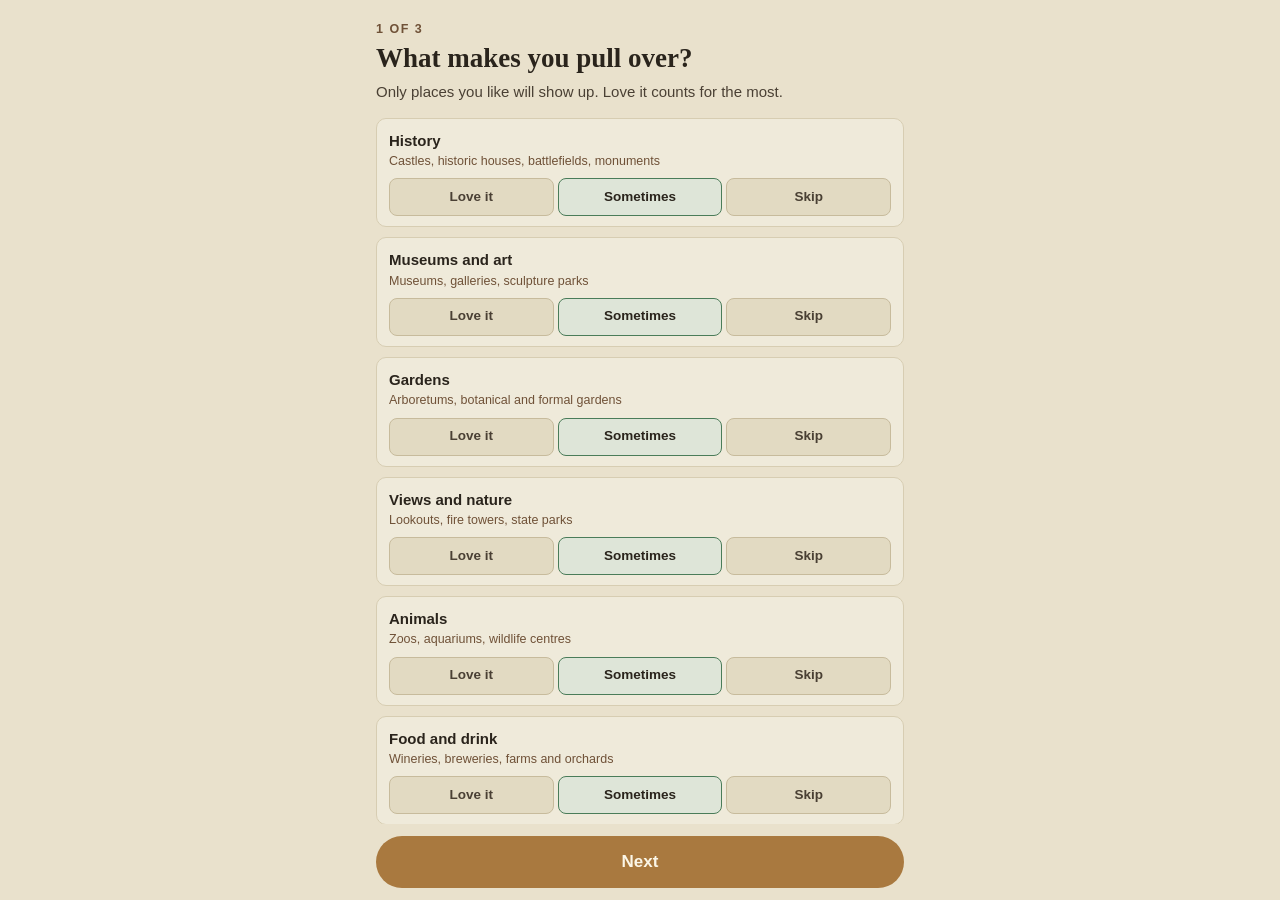
==== commit 09fe830d: "Drive: vector map, a scrolling strip of road, site pictures, no voice The map moves to MapLibre GL o" ====
--- a/drive.html
+++ b/drive.html
@@ -4,11 +4,11 @@
 <meta charset="utf-8">
 <meta name="viewport" content="width=device-width, initial-scale=1, viewport-fit=cover">
 <title>Proximi Drive</title>
-<meta name="description" content="A driving buddy: it tells you, out loud, about places worth a short detour from the road you are on.">
+<meta name="description" content="A driving buddy: places worth a short detour from the road you are on, beside a heading-up map.">
 <meta name="theme-color" content="#E9E1CC" media="(prefers-color-scheme: light)">
 <meta name="theme-color" content="#241C14" media="(prefers-color-scheme: dark)">
 <link rel="manifest" href="manifest.webmanifest">
-<link rel="stylesheet" href="assets/vendor/leaflet/leaflet.min.css">
+<link rel="stylesheet" href="assets/vendor/maplibre/maplibre-gl.css">
 <link rel="stylesheet" href="assets/styles.css">
 <link rel="stylesheet" href="assets/drive.css">
 <link rel="icon" href="data:image/svg+xml,<svg xmlns='http://www.w3.org/2000/svg' viewBox='0 0 32 32'><text y='26' font-size='26'>📍</text></svg>">
@@ -34,13 +34,17 @@
 </header>
 
 <!-- The drive: a narrow map on one side, turned so the road ahead is always
-     up the screen, and a deck of what is coming on the other. The deck is
-     ordered like the road: nearest at the bottom beside the car, further
-     ones above, sliding down as you drive and dropping off once passed. -->
+     up the screen, and a deck of what is coming on the other. The deck is a
+     strip of road: the line across its middle is where you are, what is
+     coming is above it and slides down, what you have passed goes below. -->
 <main class="drive-main" id="drive-main" data-side="left">
   <div class="map-slice" id="map-slice">
     <div class="drive-map" id="drive-map" aria-label="Map around your car, heading up"></div>
-    <p class="map-credit">&copy; <a href="https://www.openstreetmap.org/copyright">OpenStreetMap</a></p>
+    <!-- Fixed in the strip; the map turns and slides under it. -->
+    <svg class="map-car" id="map-car" viewBox="0 0 40 40" aria-hidden="true">
+      <circle cx="20" cy="20" r="17" class="car-halo"/>
+      <path d="M20 7 L30 31 L20 25 L10 31 Z" class="car-arrow"/>
+    </svg>
   </div>
 
   <section class="deck" id="deck" aria-label="Places ahead">
@@ -48,8 +52,8 @@
          speech and the screen lock. Browsers only allow audio after a gesture. -->
     <section class="drive-panel" id="setup-panel" aria-label="Start a drive">
       <h1 class="drive-h">Driving buddy</h1>
-      <p class="drive-lede">Tells you, out loud, about places worth a short detour
-        from the road you are on. Keep this page open on a mounted phone.</p>
+      <p class="drive-lede">Shows places worth a short detour from the road you
+        are on, as you drive. Keep this page open on a mounted phone, upright.</p>
       <form id="dest-form" class="drive-form" autocomplete="off">
         <label class="drive-field">
           <span>Where to? <em>optional</em></span>
@@ -63,15 +67,27 @@
       </form>
     </section>
 
-    <p class="deck-empty" id="deck-empty" hidden></p>
-    <ol class="deck-list" id="deck-list" aria-live="polite"></ol>
+    <div class="deck-road">
+      <ol class="deck-list" id="deck-list"></ol>
+      <!-- Where you are. A card on this line is the place beside you. -->
+      <div class="deck-now" id="deck-now" aria-hidden="true"><span>Beside you</span></div>
+      <p class="deck-empty" id="deck-empty" hidden></p>
+    </div>
 
     <nav class="drive-dock" id="dock" hidden aria-label="Drive controls">
-      <button type="button" class="drive-dock-btn" id="voice-btn" aria-pressed="true">Voice on</button>
+      <div class="sim-ctl" id="sim-ctl" hidden role="group" aria-label="Simulated drive speed">
+        <button type="button" class="sim-btn" id="sim-slower" aria-label="Slower">&minus;</button>
+        <span class="sim-speed" id="sim-speed" aria-live="polite">10×</span>
+        <button type="button" class="sim-btn" id="sim-faster" aria-label="Faster">+</button>
+      </div>
       <button type="button" class="drive-dock-btn" id="stop-btn">End drive</button>
     </nav>
   </section>
 </main>
+
+<!-- Drive is laid out for a phone held upright; turned, it says so rather
+     than squeezing the deck into a strip too short to scroll. -->
+<p class="turn-upright" aria-hidden="true">Turn your phone upright to drive.</p>
 
 <!-- First run: what you like, before anything is suggested. Every answer
      can be changed later in settings, including the whole questionnaire. -->
@@ -110,11 +126,6 @@
     </fieldset>
 
     <fieldset class="drive-set">
-      <legend>Speak at most</legend>
-      <div class="chips" id="cooldown-chips" role="radiogroup" aria-label="How often"></div>
-    </fieldset>
-
-    <fieldset class="drive-set">
       <legend>Also</legend>
       <label class="drive-check"><input type="checkbox" id="opt-liked">
         Always mention places I liked</label>
@@ -135,7 +146,7 @@
     <fieldset class="drive-set">
       <legend>Try it from your desk</legend>
       <p class="drive-hint">Plays a drive along a real route, sped up, so you can
-        hear what it would say.</p>
+        see what it would show. Change the speed with &minus; and + while it runs.</p>
       <form id="sim-form" class="drive-form" autocomplete="off">
         <label class="drive-field"><span>From</span>
           <input id="sim-from" type="search" placeholder="Beacon, NY"></label>
@@ -145,16 +156,16 @@
       </form>
     </fieldset>
 
-    <p class="fine">Places from <a href="https://www.openstreetmap.org/copyright">OpenStreetMap</a>
+    <p class="fine">Map by <a href="https://openfreemap.org/">OpenFreeMap</a>. Places from <a href="https://www.openstreetmap.org/copyright">OpenStreetMap</a>
       contributors. Routes and detour times from
       <a href="https://project-osrm.org/">OSRM</a>. Photos and one-line
-      descriptions from <a href="https://en.wikipedia.org/">Wikipedia</a>, where
-      a place has an article. Drive only knows places in
+      descriptions from each place's own website, or
+      <a href="https://en.wikipedia.org/">Wikipedia</a> where it has an article. Drive only knows places in
       Proximi's coverage areas.</p>
   </div>
 </section>
 
-<script src="assets/vendor/leaflet/leaflet.min.js"></script>
+<script src="assets/vendor/maplibre/maplibre-gl.js"></script>
 <script src="assets/drive.js"></script>
 </body>
 </html>
--- a/assets/vendor/maplibre/maplibre-gl.css
+++ b/assets/vendor/maplibre/maplibre-gl.css
@@ -0,0 +1 @@
+.maplibregl-map{font:12px/20px Helvetica Neue,Arial,Helvetica,sans-serif;overflow:hidden;position:relative;-webkit-tap-highlight-color:rgb(0 0 0/0)}.maplibregl-canvas{left:0;position:absolute;top:0}.maplibregl-map:fullscreen{height:100%;width:100%}.maplibregl-ctrl-group button.maplibregl-ctrl-compass{touch-action:none}.maplibregl-canvas-container.maplibregl-interactive,.maplibregl-ctrl-group button.maplibregl-ctrl-compass{cursor:grab;-webkit-user-select:none;-moz-user-select:none;user-select:none}.maplibregl-canvas-container.maplibregl-interactive.maplibregl-track-pointer{cursor:pointer}.maplibregl-canvas-container.maplibregl-interactive:active,.maplibregl-ctrl-group button.maplibregl-ctrl-compass:active{cursor:grabbing}.maplibregl-canvas-container.maplibregl-touch-zoom-rotate,.maplibregl-canvas-container.maplibregl-touch-zoom-rotate .maplibregl-canvas{touch-action:pan-x pan-y}.maplibregl-canvas-container.maplibregl-touch-drag-pan,.maplibregl-canvas-container.maplibregl-touch-drag-pan .maplibregl-canvas{touch-action:pinch-zoom}.maplibregl-canvas-container.maplibregl-touch-zoom-rotate.maplibregl-touch-drag-pan,.maplibregl-canvas-container.maplibregl-touch-zoom-rotate.maplibregl-touch-drag-pan .maplibregl-canvas{touch-action:none}.maplibregl-canvas-container.maplibregl-touch-drag-pan.maplibregl-cooperative-gestures,.maplibregl-canvas-container.maplibregl-touch-drag-pan.maplibregl-cooperative-gestures .maplibregl-canvas{touch-action:pan-x pan-y}.maplibregl-ctrl-bottom-left,.maplibregl-ctrl-bottom-right,.maplibregl-ctrl-top-left,.maplibregl-ctrl-top-right{pointer-events:none;position:absolute;z-index:2}.maplibregl-ctrl-top-left{left:0;top:0}.maplibregl-ctrl-top-right{right:0;top:0}.maplibregl-ctrl-bottom-left{bottom:0;left:0}.maplibregl-ctrl-bottom-right{bottom:0;right:0}.maplibregl-ctrl{clear:both;pointer-events:auto;transform:translate(0)}.maplibregl-ctrl-top-left .maplibregl-ctrl{float:left;margin:10px 0 0 10px}.maplibregl-ctrl-top-right .maplibregl-ctrl{float:right;margin:10px 10px 0 0}.maplibregl-ctrl-bottom-left .maplibregl-ctrl{float:left;margin:0 0 10px 10px}.maplibregl-ctrl-bottom-right .maplibregl-ctrl{float:right;margin:0 10px 10px 0}.maplibregl-ctrl-group{background:#fff;border-radius:4px}.maplibregl-ctrl-group:not(:empty){box-shadow:0 0 0 2px rgba(0,0,0,.1)}@media (forced-colors:active){.maplibregl-ctrl-group:not(:empty){box-shadow:0 0 0 2px ButtonText}}.maplibregl-ctrl-group button{background-color:transparent;border:0;box-sizing:border-box;cursor:pointer;display:block;height:29px;outline:none;padding:0;width:29px}.maplibregl-ctrl-group button+button{border-top:1px solid #ddd}.maplibregl-ctrl button .maplibregl-ctrl-icon{background-position:50%;background-repeat:no-repeat;display:block;height:100%;width:100%}@media (forced-colors:active){.maplibregl-ctrl-icon{background-color:transparent}.maplibregl-ctrl-group button+button{border-top:1px solid ButtonText}}.maplibregl-ctrl button::-moz-focus-inner{border:0;padding:0}.maplibregl-ctrl-attrib-button:focus,.maplibregl-ctrl-group button:focus{box-shadow:0 0 2px 2px #0096ff}.maplibregl-ctrl button:disabled{cursor:not-allowed}.maplibregl-ctrl button:disabled .maplibregl-ctrl-icon{opacity:.25}@media (hover:hover){.maplibregl-ctrl button:not(:disabled):hover{background-color:rgba(0,0,0,.05)}}.maplibregl-ctrl button:not(:disabled):active{background-color:rgba(0,0,0,.05)}.maplibregl-ctrl-group button:focus:focus-visible{box-shadow:0 0 2px 2px #0096ff}.maplibregl-ctrl-group button:focus:not(:focus-visible){box-shadow:none}.maplibregl-ctrl-group button:focus:first-child{border-radius:4px 4px 0 0}.maplibregl-ctrl-group button:focus:last-child{border-radius:0 0 4px 4px}.maplibregl-ctrl-group button:focus:only-child{border-radius:inherit}.maplibregl-ctrl button.maplibregl-ctrl-zoom-out .maplibregl-ctrl-icon{background-image:url("data:image/svg+xml;charset=utf-8,%3Csvg xmlns='http://www.w3.org/2000/svg' width='29' height='29' fill='%23333' viewBox='0 0 29 29'%3E%3Cpath d='M10 13c-.75 0-1.5.75-1.5 1.5S9.25 16 10 16h9c.75 0 1.5-.75 1.5-1.5S19.75 13 19 13z'/%3E%3C/svg%3E")}.maplibregl-ctrl button.maplibregl-ctrl-zoom-in .maplibregl-ctrl-icon{background-image:url("data:image/svg+xml;charset=utf-8,%3Csvg xmlns='http://www.w3.org/2000/svg' width='29' height='29' fill='%23333' viewBox='0 0 29 29'%3E%3Cpath d='M14.5 8.5c-.75 0-1.5.75-1.5 1.5v3h-3c-.75 0-1.5.75-1.5 1.5S9.25 16 10 16h3v3c0 .75.75 1.5 1.5 1.5S16 19.75 16 19v-3h3c.75 0 1.5-.75 1.5-1.5S19.75 13 19 13h-3v-3c0-.75-.75-1.5-1.5-1.5'/%3E%3C/svg%3E")}@media (forced-colors:active){.maplibregl-ctrl button.maplibregl-ctrl-zoom-out .maplibregl-ctrl-icon{background-image:url("data:image/svg+xml;charset=utf-8,%3Csvg xmlns='http://www.w3.org/2000/svg' width='29' height='29' fill='%23fff' viewBox='0 0 29 29'%3E%3Cpath d='M10 13c-.75 0-1.5.75-1.5 1.5S9.25 16 10 16h9c.75 0 1.5-.75 1.5-1.5S19.75 13 19 13z'/%3E%3C/svg%3E")}.maplibregl-ctrl button.maplibregl-ctrl-zoom-in .maplibregl-ctrl-icon{background-image:url("data:image/svg+xml;charset=utf-8,%3Csvg xmlns='http://www.w3.org/2000/svg' width='29' height='29' fill='%23fff' viewBox='0 0 29 29'%3E%3Cpath d='M14.5 8.5c-.75 0-1.5.75-1.5 1.5v3h-3c-.75 0-1.5.75-1.5 1.5S9.25 16 10 16h3v3c0 .75.75 1.5 1.5 1.5S16 19.75 16 19v-3h3c.75 0 1.5-.75 1.5-1.5S19.75 13 19 13h-3v-3c0-.75-.75-1.5-1.5-1.5'/%3E%3C/svg%3E")}}@media (forced-colors:active) and (prefers-color-scheme:light){.maplibregl-ctrl button.maplibregl-ctrl-zoom-out .maplibregl-ctrl-icon{background-image:url("data:image/svg+xml;charset=utf-8,%3Csvg xmlns='http://www.w3.org/2000/svg' width='29' height='29' viewBox='0 0 29 29'%3E%3Cpath d='M10 13c-.75 0-1.5.75-1.5 1.5S9.25 16 10 16h9c.75 0 1.5-.75 1.5-1.5S19.75 13 19 13z'/%3E%3C/svg%3E")}.maplibregl-ctrl button.maplibregl-ctrl-zoom-in .maplibregl-ctrl-icon{background-image:url("data:image/svg+xml;charset=utf-8,%3Csvg xmlns='http://www.w3.org/2000/svg' width='29' height='29' viewBox='0 0 29 29'%3E%3Cpath d='M14.5 8.5c-.75 0-1.5.75-1.5 1.5v3h-3c-.75 0-1.5.75-1.5 1.5S9.25 16 10 16h3v3c0 .75.75 1.5 1.5 1.5S16 19.75 16 19v-3h3c.75 0 1.5-.75 1.5-1.5S19.75 13 19 13h-3v-3c0-.75-.75-1.5-1.5-1.5'/%3E%3C/svg%3E")}}.maplibregl-ctrl button.maplibregl-ctrl-fullscreen .maplibregl-ctrl-icon{background-image:url("data:image/svg+xml;charset=utf-8,%3Csvg xmlns='http://www.w3.org/2000/svg' width='29' height='29' fill='%23333' viewBox='0 0 29 29'%3E%3Cpath d='M24 16v5.5c0 1.75-.75 2.5-2.5 2.5H16v-1l3-1.5-4-5.5 1-1 5.5 4 1.5-3zM6 16l1.5 3 5.5-4 1 1-4 5.5 3 1.5v1H7.5C5.75 24 5 23.25 5 21.5V16zm7-11v1l-3 1.5 4 5.5-1 1-5.5-4L6 13H5V7.5C5 5.75 5.75 5 7.5 5zm11 2.5c0-1.75-.75-2.5-2.5-2.5H16v1l3 1.5-4 5.5 1 1 5.5-4 1.5 3h1z'/%3E%3C/svg%3E")}.maplibregl-ctrl button.maplibregl-ctrl-shrink .maplibregl-ctrl-icon{background-image:url("data:image/svg+xml;charset=utf-8,%3Csvg xmlns='http://www.w3.org/2000/svg' width='29' height='29' viewBox='0 0 29 29'%3E%3Cpath d='M18.5 16c-1.75 0-2.5.75-2.5 2.5V24h1l1.5-3 5.5 4 1-1-4-5.5 3-1.5v-1zM13 18.5c0-1.75-.75-2.5-2.5-2.5H5v1l3 1.5L4 24l1 1 5.5-4 1.5 3h1zm3-8c0 1.75.75 2.5 2.5 2.5H24v-1l-3-1.5L25 5l-1-1-5.5 4L17 5h-1zM10.5 13c1.75 0 2.5-.75 2.5-2.5V5h-1l-1.5 3L5 4 4 5l4 5.5L5 12v1z'/%3E%3C/svg%3E")}@media (forced-colors:active){.maplibregl-ctrl button.maplibregl-ctrl-fullscreen .maplibregl-ctrl-icon{background-image:url("data:image/svg+xml;charset=utf-8,%3Csvg xmlns='http://www.w3.org/2000/svg' width='29' height='29' fill='%23fff' viewBox='0 0 29 29'%3E%3Cpath d='M24 16v5.5c0 1.75-.75 2.5-2.5 2.5H16v-1l3-1.5-4-5.5 1-1 5.5 4 1.5-3zM6 16l1.5 3 5.5-4 1 1-4 5.5 3 1.5v1H7.5C5.75 24 5 23.25 5 21.5V16zm7-11v1l-3 1.5 4 5.5-1 1-5.5-4L6 13H5V7.5C5 5.75 5.75 5 7.5 5zm11 2.5c0-1.75-.75-2.5-2.5-2.5H16v1l3 1.5-4 5.5 1 1 5.5-4 1.5 3h1z'/%3E%3C/svg%3E")}.maplibregl-ctrl button.maplibregl-ctrl-shrink .maplibregl-ctrl-icon{background-image:url("data:image/svg+xml;charset=utf-8,%3Csvg xmlns='http://www.w3.org/2000/svg' width='29' height='29' fill='%23fff' viewBox='0 0 29 29'%3E%3Cpath d='M18.5 16c-1.75 0-2.5.75-2.5 2.5V24h1l1.5-3 5.5 4 1-1-4-5.5 3-1.5v-1zM13 18.5c0-1.75-.75-2.5-2.5-2.5H5v1l3 1.5L4 24l1 1 5.5-4 1.5 3h1zm3-8c0 1.75.75 2.5 2.5 2.5H24v-1l-3-1.5L25 5l-1-1-5.5 4L17 5h-1zM10.5 13c1.75 0 2.5-.75 2.5-2.5V5h-1l-1.5 3L5 4 4 5l4 5.5L5 12v1z'/%3E%3C/svg%3E")}}@media (forced-colors:active) and (prefers-color-scheme:light){.maplibregl-ctrl button.maplibregl-ctrl-fullscreen .maplibregl-ctrl-icon{background-image:url("data:image/svg+xml;charset=utf-8,%3Csvg xmlns='http://www.w3.org/2000/svg' width='29' height='29' viewBox='0 0 29 29'%3E%3Cpath d='M24 16v5.5c0 1.75-.75 2.5-2.5 2.5H16v-1l3-1.5-4-5.5 1-1 5.5 4 1.5-3zM6 16l1.5 3 5.5-4 1 1-4 5.5 3 1.5v1H7.5C5.75 24 5 23.25 5 21.5V16zm7-11v1l-3 1.5 4 5.5-1 1-5.5-4L6 13H5V7.5C5 5.75 5.75 5 7.5 5zm11 2.5c0-1.75-.75-2.5-2.5-2.5H16v1l3 1.5-4 5.5 1 1 5.5-4 1.5 3h1z'/%3E%3C/svg%3E")}.maplibregl-ctrl button.maplibregl-ctrl-shrink .maplibregl-ctrl-icon{background-image:url("data:image/svg+xml;charset=utf-8,%3Csvg xmlns='http://www.w3.org/2000/svg' width='29' height='29' viewBox='0 0 29 29'%3E%3Cpath d='M18.5 16c-1.75 0-2.5.75-2.5 2.5V24h1l1.5-3 5.5 4 1-1-4-5.5 3-1.5v-1zM13 18.5c0-1.75-.75-2.5-2.5-2.5H5v1l3 1.5L4 24l1 1 5.5-4 1.5 3h1zm3-8c0 1.75.75 2.5 2.5 2.5H24v-1l-3-1.5L25 5l-1-1-5.5 4L17 5h-1zM10.5 13c1.75 0 2.5-.75 2.5-2.5V5h-1l-1.5 3L5 4 4 5l4 5.5L5 12v1z'/%3E%3C/svg%3E")}}.maplibregl-ctrl button.maplibregl-ctrl-compass .maplibregl-ctrl-icon{background-image:url("data:image/svg+xml;charset=utf-8,%3Csvg xmlns='http://www.w3.org/2000/svg' width='29' height='29' fill='%23333' viewBox='0 0 29 29'%3E%3Cpath d='m10.5 14 4-8 4 8z'/%3E%3Cpath fill='%23ccc' d='m10.5 16 4 8 4-8z'/%3E%3C/svg%3E")}@media (forced-colors:active){.maplibregl-ctrl button.maplibregl-ctrl-compass .maplibregl-ctrl-icon{background-image:url("data:image/svg+xml;charset=utf-8,%3Csvg xmlns='http://www.w3.org/2000/svg' width='29' height='29' fill='%23fff' viewBox='0 0 29 29'%3E%3Cpath d='m10.5 14 4-8 4 8z'/%3E%3Cpath fill='%23ccc' d='m10.5 16 4 8 4-8z'/%3E%3C/svg%3E")}}@media (forced-colors:active) and (prefers-color-scheme:light){.maplibregl-ctrl button.maplibregl-ctrl-compass .maplibregl-ctrl-icon{background-image:url("data:image/svg+xml;charset=utf-8,%3Csvg xmlns='http://www.w3.org/2000/svg' width='29' height='29' viewBox='0 0 29 29'%3E%3Cpath d='m10.5 14 4-8 4 8z'/%3E%3Cpath fill='%23ccc' d='m10.5 16 4 8 4-8z'/%3E%3C/svg%3E")}}.maplibregl-ctrl button.maplibregl-ctrl-globe .maplibregl-ctrl-icon{background-image:url("data:image/svg+xml;charset=utf-8,%3Csvg xmlns='http://www.w3.org/2000/svg' width='22' height='22' fill='none' stroke='%23333' viewBox='0 0 22 22'%3E%3Ccircle cx='11' cy='11' r='8.5'/%3E%3Cpath d='M17.5 11c0 4.819-3.02 8.5-6.5 8.5S4.5 15.819 4.5 11 7.52 2.5 11 2.5s6.5 3.681 6.5 8.5Z'/%3E%3Cpath d='M13.5 11c0 2.447-.331 4.64-.853 6.206-.262.785-.562 1.384-.872 1.777-.314.399-.58.517-.775.517s-.461-.118-.775-.517c-.31-.393-.61-.992-.872-1.777C8.831 15.64 8.5 13.446 8.5 11s.331-4.64.853-6.206c.262-.785.562-1.384.872-1.777.314-.399.58-.517.775-.517s.461.118.775.517c.31.393.61.992.872 1.777.522 1.565.853 3.76.853 6.206Z'/%3E%3Cpath d='M11 7.5c-1.909 0-3.622-.166-4.845-.428-.616-.132-1.08-.283-1.379-.434a1.3 1.3 0 0 1-.224-.138q.07-.058.224-.138c.299-.151.763-.302 1.379-.434C7.378 5.666 9.091 5.5 11 5.5s3.622.166 4.845.428c.616.132 1.08.283 1.379.434.105.053.177.1.224.138q-.07.058-.224.138c-.299.151-.763.302-1.379.434-1.223.262-2.936.428-4.845.428ZM4.486 6.436ZM11 16.5c-1.909 0-3.622-.166-4.845-.428-.616-.132-1.08-.283-1.379-.434a1.3 1.3 0 0 1-.224-.138 1.3 1.3 0 0 1 .224-.138c.299-.151.763-.302 1.379-.434C7.378 14.666 9.091 14.5 11 14.5s3.622.166 4.845.428c.616.132 1.08.283 1.379.434.105.053.177.1.224.138a1.3 1.3 0 0 1-.224.138c-.299.151-.763.302-1.379.434-1.223.262-2.936.428-4.845.428Zm-6.514-1.064ZM11 12.5c-2.46 0-4.672-.222-6.255-.574-.796-.177-1.406-.38-1.805-.59a1.5 1.5 0 0 1-.39-.272.3.3 0 0 1-.047-.064.3.3 0 0 1 .048-.064c.066-.073.189-.167.389-.272.399-.21 1.009-.413 1.805-.59C6.328 9.722 8.54 9.5 11 9.5s4.672.222 6.256.574c.795.177 1.405.38 1.804.59.2.105.323.2.39.272a.3.3 0 0 1 .047.064.3.3 0 0 1-.048.064 1.4 1.4 0 0 1-.389.272c-.399.21-1.009.413-1.804.59-1.584.352-3.796.574-6.256.574Zm-8.501-1.51v.002zm0 .018v.002zm17.002.002v-.002zm0-.018v-.002z'/%3E%3C/svg%3E")}.maplibregl-ctrl button.maplibregl-ctrl-globe-enabled .maplibregl-ctrl-icon{background-image:url("data:image/svg+xml;charset=utf-8,%3Csvg xmlns='http://www.w3.org/2000/svg' width='22' height='22' fill='none' stroke='%2333b5e5' viewBox='0 0 22 22'%3E%3Ccircle cx='11' cy='11' r='8.5'/%3E%3Cpath d='M17.5 11c0 4.819-3.02 8.5-6.5 8.5S4.5 15.819 4.5 11 7.52 2.5 11 2.5s6.5 3.681 6.5 8.5Z'/%3E%3Cpath d='M13.5 11c0 2.447-.331 4.64-.853 6.206-.262.785-.562 1.384-.872 1.777-.314.399-.58.517-.775.517s-.461-.118-.775-.517c-.31-.393-.61-.992-.872-1.777C8.831 15.64 8.5 13.446 8.5 11s.331-4.64.853-6.206c.262-.785.562-1.384.872-1.777.314-.399.58-.517.775-.517s.461.118.775.517c.31.393.61.992.872 1.777.522 1.565.853 3.76.853 6.206Z'/%3E%3Cpath d='M11 7.5c-1.909 0-3.622-.166-4.845-.428-.616-.132-1.08-.283-1.379-.434a1.3 1.3 0 0 1-.224-.138q.07-.058.224-.138c.299-.151.763-.302 1.379-.434C7.378 5.666 9.091 5.5 11 5.5s3.622.166 4.845.428c.616.132 1.08.283 1.379.434.105.053.177.1.224.138q-.07.058-.224.138c-.299.151-.763.302-1.379.434-1.223.262-2.936.428-4.845.428ZM4.486 6.436ZM11 16.5c-1.909 0-3.622-.166-4.845-.428-.616-.132-1.08-.283-1.379-.434a1.3 1.3 0 0 1-.224-.138 1.3 1.3 0 0 1 .224-.138c.299-.151.763-.302 1.379-.434C7.378 14.666 9.091 14.5 11 14.5s3.622.166 4.845.428c.616.132 1.08.283 1.379.434.105.053.177.1.224.138a1.3 1.3 0 0 1-.224.138c-.299.151-.763.302-1.379.434-1.223.262-2.936.428-4.845.428Zm-6.514-1.064ZM11 12.5c-2.46 0-4.672-.222-6.255-.574-.796-.177-1.406-.38-1.805-.59a1.5 1.5 0 0 1-.39-.272.3.3 0 0 1-.047-.064.3.3 0 0 1 .048-.064c.066-.073.189-.167.389-.272.399-.21 1.009-.413 1.805-.59C6.328 9.722 8.54 9.5 11 9.5s4.672.222 6.256.574c.795.177 1.405.38 1.804.59.2.105.323.2.39.272a.3.3 0 0 1 .047.064.3.3 0 0 1-.048.064 1.4 1.4 0 0 1-.389.272c-.399.21-1.009.413-1.804.59-1.584.352-3.796.574-6.256.574Zm-8.501-1.51v.002zm0 .018v.002zm17.002.002v-.002zm0-.018v-.002z'/%3E%3C/svg%3E")}.maplibregl-ctrl button.maplibregl-ctrl-terrain .maplibregl-ctrl-icon{background-image:url("data:image/svg+xml;charset=utf-8,%3Csvg xmlns='http://www.w3.org/2000/svg' width='22' height='22' fill='%23333' viewBox='0 0 22 22'%3E%3Cpath d='m1.754 13.406 4.453-4.851 3.09 3.09 3.281 3.277.969-.969-3.309-3.312 3.844-4.121 6.148 6.886h1.082v-.855l-7.207-8.07-4.84 5.187L6.169 6.57l-5.48 5.965v.871ZM.688 16.844h20.625v1.375H.688Zm0 0'/%3E%3C/svg%3E")}.maplibregl-ctrl button.maplibregl-ctrl-terrain-enabled .maplibregl-ctrl-icon{background-image:url("data:image/svg+xml;charset=utf-8,%3Csvg xmlns='http://www.w3.org/2000/svg' width='22' height='22' fill='%2333b5e5' viewBox='0 0 22 22'%3E%3Cpath d='m1.754 13.406 4.453-4.851 3.09 3.09 3.281 3.277.969-.969-3.309-3.312 3.844-4.121 6.148 6.886h1.082v-.855l-7.207-8.07-4.84 5.187L6.169 6.57l-5.48 5.965v.871ZM.688 16.844h20.625v1.375H.688Zm0 0'/%3E%3C/svg%3E")}.maplibregl-ctrl button.maplibregl-ctrl-geolocate .maplibregl-ctrl-icon{background-image:url("data:image/svg+xml;charset=utf-8,%3Csvg xmlns='http://www.w3.org/2000/svg' width='29' height='29' fill='%23333' viewBox='0 0 20 20'%3E%3Cpath d='M10 4C9 4 9 5 9 5v.1A5 5 0 0 0 5.1 9H5s-1 0-1 1 1 1 1 1h.1A5 5 0 0 0 9 14.9v.1s0 1 1 1 1-1 1-1v-.1a5 5 0 0 0 3.9-3.9h.1s1 0 1-1-1-1-1-1h-.1A5 5 0 0 0 11 5.1V5s0-1-1-1m0 2.5a3.5 3.5 0 1 1 0 7 3.5 3.5 0 1 1 0-7'/%3E%3Ccircle cx='10' cy='10' r='2'/%3E%3C/svg%3E")}.maplibregl-ctrl button.maplibregl-ctrl-geolocate:disabled .maplibregl-ctrl-icon{background-image:url("data:image/svg+xml;charset=utf-8,%3Csvg xmlns='http://www.w3.org/2000/svg' width='29' height='29' fill='%23aaa' viewBox='0 0 20 20'%3E%3Cpath d='M10 4C9 4 9 5 9 5v.1A5 5 0 0 0 5.1 9H5s-1 0-1 1 1 1 1 1h.1A5 5 0 0 0 9 14.9v.1s0 1 1 1 1-1 1-1v-.1a5 5 0 0 0 3.9-3.9h.1s1 0 1-1-1-1-1-1h-.1A5 5 0 0 0 11 5.1V5s0-1-1-1m0 2.5a3.5 3.5 0 1 1 0 7 3.5 3.5 0 1 1 0-7'/%3E%3Ccircle cx='10' cy='10' r='2'/%3E%3Cpath fill='red' d='m14 5 1 1-9 9-1-1z'/%3E%3C/svg%3E")}.maplibregl-ctrl button.maplibregl-ctrl-geolocate.maplibregl-ctrl-geolocate-active .maplibregl-ctrl-icon{background-image:url("data:image/svg+xml;charset=utf-8,%3Csvg xmlns='http://www.w3.org/2000/svg' width='29' height='29' fill='%2333b5e5' viewBox='0 0 20 20'%3E%3Cpath d='M10 4C9 4 9 5 9 5v.1A5 5 0 0 0 5.1 9H5s-1 0-1 1 1 1 1 1h.1A5 5 0 0 0 9 14.9v.1s0 1 1 1 1-1 1-1v-.1a5 5 0 0 0 3.9-3.9h.1s1 0 1-1-1-1-1-1h-.1A5 5 0 0 0 11 5.1V5s0-1-1-1m0 2.5a3.5 3.5 0 1 1 0 7 3.5 3.5 0 1 1 0-7'/%3E%3Ccircle cx='10' cy='10' r='2'/%3E%3C/svg%3E")}.maplibregl-ctrl button.maplibregl-ctrl-geolocate.maplibregl-ctrl-geolocate-active-error .maplibregl-ctrl-icon{background-image:url("data:image/svg+xml;charset=utf-8,%3Csvg xmlns='http://www.w3.org/2000/svg' width='29' height='29' fill='%23e58978' viewBox='0 0 20 20'%3E%3Cpath d='M10 4C9 4 9 5 9 5v.1A5 5 0 0 0 5.1 9H5s-1 0-1 1 1 1 1 1h.1A5 5 0 0 0 9 14.9v.1s0 1 1 1 1-1 1-1v-.1a5 5 0 0 0 3.9-3.9h.1s1 0 1-1-1-1-1-1h-.1A5 5 0 0 0 11 5.1V5s0-1-1-1m0 2.5a3.5 3.5 0 1 1 0 7 3.5 3.5 0 1 1 0-7'/%3E%3Ccircle cx='10' cy='10' r='2'/%3E%3C/svg%3E")}.maplibregl-ctrl button.maplibregl-ctrl-geolocate.maplibregl-ctrl-geolocate-background .maplibregl-ctrl-icon{background-image:url("data:image/svg+xml;charset=utf-8,%3Csvg xmlns='http://www.w3.org/2000/svg' width='29' height='29' fill='%2333b5e5' viewBox='0 0 20 20'%3E%3Cpath d='M10 4C9 4 9 5 9 5v.1A5 5 0 0 0 5.1 9H5s-1 0-1 1 1 1 1 1h.1A5 5 0 0 0 9 14.9v.1s0 1 1 1 1-1 1-1v-.1a5 5 0 0 0 3.9-3.9h.1s1 0 1-1-1-1-1-1h-.1A5 5 0 0 0 11 5.1V5s0-1-1-1m0 2.5a3.5 3.5 0 1 1 0 7 3.5 3.5 0 1 1 0-7'/%3E%3C/svg%3E")}.maplibregl-ctrl button.maplibregl-ctrl-geolocate.maplibregl-ctrl-geolocate-background-error .maplibregl-ctrl-icon{background-image:url("data:image/svg+xml;charset=utf-8,%3Csvg xmlns='http://www.w3.org/2000/svg' width='29' height='29' fill='%23e54e33' viewBox='0 0 20 20'%3E%3Cpath d='M10 4C9 4 9 5 9 5v.1A5 5 0 0 0 5.1 9H5s-1 0-1 1 1 1 1 1h.1A5 5 0 0 0 9 14.9v.1s0 1 1 1 1-1 1-1v-.1a5 5 0 0 0 3.9-3.9h.1s1 0 1-1-1-1-1-1h-.1A5 5 0 0 0 11 5.1V5s0-1-1-1m0 2.5a3.5 3.5 0 1 1 0 7 3.5 3.5 0 1 1 0-7'/%3E%3C/svg%3E")}.maplibregl-ctrl button.maplibregl-ctrl-geolocate.maplibregl-ctrl-geolocate-waiting .maplibregl-ctrl-icon{animation:maplibregl-spin 2s linear infinite}@media (forced-colors:active){.maplibregl-ctrl button.maplibregl-ctrl-geolocate .maplibregl-ctrl-icon{background-image:url("data:image/svg+xml;charset=utf-8,%3Csvg xmlns='http://www.w3.org/2000/svg' width='29' height='29' fill='%23fff' viewBox='0 0 20 20'%3E%3Cpath d='M10 4C9 4 9 5 9 5v.1A5 5 0 0 0 5.1 9H5s-1 0-1 1 1 1 1 1h.1A5 5 0 0 0 9 14.9v.1s0 1 1 1 1-1 1-1v-.1a5 5 0 0 0 3.9-3.9h.1s1 0 1-1-1-1-1-1h-.1A5 5 0 0 0 11 5.1V5s0-1-1-1m0 2.5a3.5 3.5 0 1 1 0 7 3.5 3.5 0 1 1 0-7'/%3E%3Ccircle cx='10' cy='10' r='2'/%3E%3C/svg%3E")}.maplibregl-ctrl button.maplibregl-ctrl-geolocate:disabled .maplibregl-ctrl-icon{background-image:url("data:image/svg+xml;charset=utf-8,%3Csvg xmlns='http://www.w3.org/2000/svg' width='29' height='29' fill='%23999' viewBox='0 0 20 20'%3E%3Cpath d='M10 4C9 4 9 5 9 5v.1A5 5 0 0 0 5.1 9H5s-1 0-1 1 1 1 1 1h.1A5 5 0 0 0 9 14.9v.1s0 1 1 1 1-1 1-1v-.1a5 5 0 0 0 3.9-3.9h.1s1 0 1-1-1-1-1-1h-.1A5 5 0 0 0 11 5.1V5s0-1-1-1m0 2.5a3.5 3.5 0 1 1 0 7 3.5 3.5 0 1 1 0-7'/%3E%3Ccircle cx='10' cy='10' r='2'/%3E%3Cpath fill='red' d='m14 5 1 1-9 9-1-1z'/%3E%3C/svg%3E")}.maplibregl-ctrl button.maplibregl-ctrl-geolocate.maplibregl-ctrl-geolocate-active .maplibregl-ctrl-icon{background-image:url("data:image/svg+xml;charset=utf-8,%3Csvg xmlns='http://www.w3.org/2000/svg' width='29' height='29' fill='%2333b5e5' viewBox='0 0 20 20'%3E%3Cpath d='M10 4C9 4 9 5 9 5v.1A5 5 0 0 0 5.1 9H5s-1 0-1 1 1 1 1 1h.1A5 5 0 0 0 9 14.9v.1s0 1 1 1 1-1 1-1v-.1a5 5 0 0 0 3.9-3.9h.1s1 0 1-1-1-1-1-1h-.1A5 5 0 0 0 11 5.1V5s0-1-1-1m0 2.5a3.5 3.5 0 1 1 0 7 3.5 3.5 0 1 1 0-7'/%3E%3Ccircle cx='10' cy='10' r='2'/%3E%3C/svg%3E")}.maplibregl-ctrl button.maplibregl-ctrl-geolocate.maplibregl-ctrl-geolocate-active-error .maplibregl-ctrl-icon{background-image:url("data:image/svg+xml;charset=utf-8,%3Csvg xmlns='http://www.w3.org/2000/svg' width='29' height='29' fill='%23e58978' viewBox='0 0 20 20'%3E%3Cpath d='M10 4C9 4 9 5 9 5v.1A5 5 0 0 0 5.1 9H5s-1 0-1 1 1 1 1 1h.1A5 5 0 0 0 9 14.9v.1s0 1 1 1 1-1 1-1v-.1a5 5 0 0 0 3.9-3.9h.1s1 0 1-1-1-1-1-1h-.1A5 5 0 0 0 11 5.1V5s0-1-1-1m0 2.5a3.5 3.5 0 1 1 0 7 3.5 3.5 0 1 1 0-7'/%3E%3Ccircle cx='10' cy='10' r='2'/%3E%3C/svg%3E")}.maplibregl-ctrl button.maplibregl-ctrl-geolocate.maplibregl-ctrl-geolocate-background .maplibregl-ctrl-icon{background-image:url("data:image/svg+xml;charset=utf-8,%3Csvg xmlns='http://www.w3.org/2000/svg' width='29' height='29' fill='%2333b5e5' viewBox='0 0 20 20'%3E%3Cpath d='M10 4C9 4 9 5 9 5v.1A5 5 0 0 0 5.1 9H5s-1 0-1 1 1 1 1 1h.1A5 5 0 0 0 9 14.9v.1s0 1 1 1 1-1 1-1v-.1a5 5 0 0 0 3.9-3.9h.1s1 0 1-1-1-1-1-1h-.1A5 5 0 0 0 11 5.1V5s0-1-1-1m0 2.5a3.5 3.5 0 1 1 0 7 3.5 3.5 0 1 1 0-7'/%3E%3C/svg%3E")}.maplibregl-ctrl button.maplibregl-ctrl-geolocate.maplibregl-ctrl-geolocate-background-error .maplibregl-ctrl-icon{background-image:url("data:image/svg+xml;charset=utf-8,%3Csvg xmlns='http://www.w3.org/2000/svg' width='29' height='29' fill='%23e54e33' viewBox='0 0 20 20'%3E%3Cpath d='M10 4C9 4 9 5 9 5v.1A5 5 0 0 0 5.1 9H5s-1 0-1 1 1 1 1 1h.1A5 5 0 0 0 9 14.9v.1s0 1 1 1 1-1 1-1v-.1a5 5 0 0 0 3.9-3.9h.1s1 0 1-1-1-1-1-1h-.1A5 5 0 0 0 11 5.1V5s0-1-1-1m0 2.5a3.5 3.5 0 1 1 0 7 3.5 3.5 0 1 1 0-7'/%3E%3C/svg%3E")}}@media (forced-colors:active) and (prefers-color-scheme:light){.maplibregl-ctrl button.maplibregl-ctrl-geolocate .maplibregl-ctrl-icon{background-image:url("data:image/svg+xml;charset=utf-8,%3Csvg xmlns='http://www.w3.org/2000/svg' width='29' height='29' viewBox='0 0 20 20'%3E%3Cpath d='M10 4C9 4 9 5 9 5v.1A5 5 0 0 0 5.1 9H5s-1 0-1 1 1 1 1 1h.1A5 5 0 0 0 9 14.9v.1s0 1 1 1 1-1 1-1v-.1a5 5 0 0 0 3.9-3.9h.1s1 0 1-1-1-1-1-1h-.1A5 5 0 0 0 11 5.1V5s0-1-1-1m0 2.5a3.5 3.5 0 1 1 0 7 3.5 3.5 0 1 1 0-7'/%3E%3Ccircle cx='10' cy='10' r='2'/%3E%3C/svg%3E")}.maplibregl-ctrl button.maplibregl-ctrl-geolocate:disabled .maplibregl-ctrl-icon{background-image:url("data:image/svg+xml;charset=utf-8,%3Csvg xmlns='http://www.w3.org/2000/svg' width='29' height='29' fill='%23666' viewBox='0 0 20 20'%3E%3Cpath d='M10 4C9 4 9 5 9 5v.1A5 5 0 0 0 5.1 9H5s-1 0-1 1 1 1 1 1h.1A5 5 0 0 0 9 14.9v.1s0 1 1 1 1-1 1-1v-.1a5 5 0 0 0 3.9-3.9h.1s1 0 1-1-1-1-1-1h-.1A5 5 0 0 0 11 5.1V5s0-1-1-1m0 2.5a3.5 3.5 0 1 1 0 7 3.5 3.5 0 1 1 0-7'/%3E%3Ccircle cx='10' cy='10' r='2'/%3E%3Cpath fill='red' d='m14 5 1 1-9 9-1-1z'/%3E%3C/svg%3E")}}@keyframes maplibregl-spin{0%{transform:rotate(0deg)}to{transform:rotate(1turn)}}a.maplibregl-ctrl-logo{background-image:url("data:image/svg+xml;charset=utf-8,%3Csvg xmlns='http://www.w3.org/2000/svg' width='88' height='23' fill='none'%3E%3Cpath fill='%23000' fill-opacity='.4' fill-rule='evenodd' d='M17.408 16.796h-1.827l2.501-12.095h.198l3.324 6.533.988 2.19.988-2.19 3.258-6.533h.181l2.6 12.095h-1.81l-1.218-5.644-.362-1.71-.658 1.71-2.929 5.644h-.098l-2.914-5.644-.757-1.71-.345 1.71zm1.958-3.42-.726 3.663a1.255 1.255 0 0 1-1.232 1.011h-1.827a1.255 1.255 0 0 1-1.229-1.509l2.501-12.095a1.255 1.255 0 0 1 1.23-1.001h.197a1.25 1.25 0 0 1 1.12.685l3.19 6.273 3.125-6.263a1.25 1.25 0 0 1 1.123-.695h.181a1.255 1.255 0 0 1 1.227.991l1.443 6.71a5 5 0 0 1 .314-.787l.009-.016a4.6 4.6 0 0 1 1.777-1.887c.782-.46 1.668-.667 2.611-.667a4.6 4.6 0 0 1 1.7.32l.306.134c.21-.16.474-.256.759-.256h1.694a1.255 1.255 0 0 1 1.212.925 1.255 1.255 0 0 1 1.212-.925h1.711c.284 0 .545.094.755.252.613-.3 1.312-.45 2.075-.45 1.356 0 2.557.445 3.482 1.4q.47.48.763 1.064V4.701a1.255 1.255 0 0 1 1.255-1.255h1.86A1.255 1.255 0 0 1 54.44 4.7v9.194h2.217c.19 0 .37.043.532.118v-4.77c0-.356.147-.678.385-.906a2.42 2.42 0 0 1-.682-1.71c0-.665.267-1.253.735-1.7a2.45 2.45 0 0 1 1.722-.674 2.43 2.43 0 0 1 1.705.675q.318.302.504.683V4.7a1.255 1.255 0 0 1 1.255-1.255h1.744A1.255 1.255 0 0 1 65.812 4.7v3.335a4.8 4.8 0 0 1 1.526-.246c.938 0 1.817.214 2.59.69a4.47 4.47 0 0 1 1.67 1.743v-.98a1.255 1.255 0 0 1 1.256-1.256h1.777c.233 0 .451.064.639.174a3.4 3.4 0 0 1 1.567-.372c.346 0 .861.02 1.285.232a1.25 1.25 0 0 1 .689 1.004 4.7 4.7 0 0 1 .853-.588c.795-.44 1.675-.647 2.61-.647 1.385 0 2.65.39 3.525 1.396.836.938 1.168 2.173 1.168 3.528q-.001.515-.056 1.051a1.255 1.255 0 0 1-.947 1.09l.408.952a1.255 1.255 0 0 1-.477 1.552c-.418.268-.92.463-1.458.612-.613.171-1.304.244-2.049.244-1.06 0-2.043-.207-2.886-.698l-.015-.008c-.798-.48-1.419-1.135-1.818-1.963l-.004-.008a5.8 5.8 0 0 1-.548-2.512q0-.429.053-.843a1.3 1.3 0 0 1-.333-.086l-.166-.004c-.223 0-.426.062-.643.228-.03.024-.142.139-.142.59v3.883a1.255 1.255 0 0 1-1.256 1.256h-1.777a1.255 1.255 0 0 1-1.256-1.256V15.69l-.032.057a4.8 4.8 0 0 1-1.86 1.833 5.04 5.04 0 0 1-2.484.634 4.5 4.5 0 0 1-1.935-.424 1.25 1.25 0 0 1-.764.258h-1.71a1.255 1.255 0 0 1-1.256-1.255V7.687a2.4 2.4 0 0 1-.428.625c.253.23.412.561.412.93v7.553a1.255 1.255 0 0 1-1.256 1.255h-1.843a1.25 1.25 0 0 1-.894-.373c-.228.23-.544.373-.894.373H51.32a1.255 1.255 0 0 1-1.256-1.255v-1.251l-.061.117a4.7 4.7 0 0 1-1.782 1.884 4.77 4.77 0 0 1-2.485.67 5.6 5.6 0 0 1-1.485-.188l.009 2.764a1.255 1.255 0 0 1-1.255 1.259h-1.729a1.255 1.255 0 0 1-1.255-1.255v-3.537a1.255 1.255 0 0 1-1.167.793h-1.679a1.25 1.25 0 0 1-.77-.263 4.5 4.5 0 0 1-1.945.429c-.885 0-1.724-.21-2.495-.632l-.017-.01a5 5 0 0 1-1.081-.836 1.255 1.255 0 0 1-1.254 1.312h-1.81a1.255 1.255 0 0 1-1.228-.99l-.782-3.625-2.044 3.939a1.25 1.25 0 0 1-1.115.676h-.098a1.25 1.25 0 0 1-1.116-.68l-2.061-3.994zM35.92 16.63l.207-.114.223-.15q.493-.356.735-.785l.061-.118.033 1.332h1.678V9.242h-1.694l-.033 1.267q-.133-.329-.526-.658l-.032-.028a3.2 3.2 0 0 0-.668-.428l-.27-.12a3.3 3.3 0 0 0-1.235-.23q-1.136-.001-1.974.493a3.36 3.36 0 0 0-1.3 1.382q-.445.89-.444 2.074 0 1.2.51 2.107a3.8 3.8 0 0 0 1.382 1.381 3.9 3.9 0 0 0 1.893.477q.795 0 1.455-.33zm-2.789-5.38q-.576.675-.575 1.762 0 1.102.559 1.794.576.675 1.645.675a2.25 2.25 0 0 0 .934-.19 2.2 2.2 0 0 0 .468-.29l.178-.161a2.2 2.2 0 0 0 .397-.561q.244-.5.244-1.15v-.115q0-.708-.296-1.267l-.043-.077a2.2 2.2 0 0 0-.633-.709l-.13-.086-.047-.028a2.1 2.1 0 0 0-1.073-.285q-1.052 0-1.629.692zm2.316 2.706c.163-.17.28-.407.28-.83v-.114c0-.292-.06-.508-.15-.68a.96.96 0 0 0-.353-.389.85.85 0 0 0-.464-.127c-.4 0-.56.114-.664.239l-.01.012c-.148.174-.275.45-.275.945 0 .506.122.801.27.99.097.11.266.224.68.224.303 0 .504-.09.687-.269zm7.545 1.705a2.6 2.6 0 0 0 .331.423q.319.33.755.548l.173.074q.65.255 1.49.255 1.02 0 1.844-.493a3.45 3.45 0 0 0 1.316-1.4q.493-.904.493-2.089 0-1.909-.988-2.913-.988-1.02-2.584-1.02-.898 0-1.575.347a3 3 0 0 0-.415.262l-.199.166a3.4 3.4 0 0 0-.64.82V9.242h-1.712v11.553h1.729l-.017-5.134zm.53-1.138q.206.29.48.5l.155.11.053.034q.51.296 1.119.297 1.07 0 1.645-.675.577-.69.576-1.762 0-1.119-.576-1.777-.558-.675-1.645-.675-.435 0-.835.16a2 2 0 0 0-.284.136 2 2 0 0 0-.363.254 2.2 2.2 0 0 0-.46.569l-.082.162a2.6 2.6 0 0 0-.213 1.072v.115q0 .707.296 1.267l.135.211zm.964-.818a1.1 1.1 0 0 0 .367.385.94.94 0 0 0 .476.118c.423 0 .59-.117.687-.23.159-.194.28-.478.28-.95 0-.53-.133-.8-.266-.952l-.021-.025c-.078-.094-.231-.221-.68-.221a1 1 0 0 0-.503.135l-.012.007a.86.86 0 0 0-.335.343c-.073.133-.132.324-.132.614v.115a1.4 1.4 0 0 0 .14.66zm15.7-6.222q.347-.346.346-.856a1.05 1.05 0 0 0-.345-.79 1.18 1.18 0 0 0-.84-.329q-.51 0-.855.33a1.05 1.05 0 0 0-.346.79q0 .51.346.855.345.346.856.346.51 0 .839-.346zm4.337 9.314.033-1.332q.191.403.59.747l.098.081a4 4 0 0 0 .316.224l.223.122a3.2 3.2 0 0 0 1.44.322 3.8 3.8 0 0 0 1.875-.477 3.5 3.5 0 0 0 1.382-1.366q.527-.89.526-2.09 0-1.184-.444-2.073a3.24 3.24 0 0 0-1.283-1.399q-.823-.51-1.942-.51a3.5 3.5 0 0 0-1.527.344l-.086.043-.165.09a3 3 0 0 0-.33.214q-.432.315-.656.707a2 2 0 0 0-.099.198l.082-1.283V4.701h-1.744v12.095zm.473-2.509a2.5 2.5 0 0 0 .566.7q.117.098.245.18l.144.08a2.1 2.1 0 0 0 .975.232q1.07 0 1.645-.675.576-.69.576-1.778 0-1.102-.576-1.777-.56-.691-1.645-.692a2.2 2.2 0 0 0-1.015.235q-.22.113-.415.282l-.15.142a2.1 2.1 0 0 0-.42.594q-.223.479-.223 1.1v.115q0 .705.293 1.26zm2.616-.293c.157-.191.28-.479.28-.967 0-.51-.13-.79-.276-.961l-.021-.026c-.082-.1-.232-.225-.67-.225a.87.87 0 0 0-.681.279l-.012.011c-.154.155-.274.38-.274.807v.115c0 .285.057.499.144.669a1.1 1.1 0 0 0 .367.405c.137.082.28.123.455.123.423 0 .59-.118.686-.23zm8.266-3.013q.345-.13.724-.14l.069-.002q.493 0 .642.099l.247-1.794q-.196-.099-.717-.099a2.3 2.3 0 0 0-.545.063 2 2 0 0 0-.411.148 2.2 2.2 0 0 0-.4.249 2.5 2.5 0 0 0-.485.499 2.7 2.7 0 0 0-.32.581l-.05.137v-1.48h-1.778v7.553h1.777v-3.884q0-.546.159-.943a1.5 1.5 0 0 1 .466-.636 2.5 2.5 0 0 1 .399-.253 2 2 0 0 1 .224-.099zm9.784 2.656.05-.922q0-1.743-.856-2.698-.838-.97-2.584-.97-1.119-.001-2.007.493a3.46 3.46 0 0 0-1.4 1.382q-.493.906-.493 2.106 0 1.07.428 1.975.428.89 1.332 1.432.906.526 2.255.526.973 0 1.668-.185l.044-.012.135-.04q.613-.184.984-.421l-.542-1.267q-.3.162-.642.274l-.297.087q-.51.131-1.3.131-.954 0-1.497-.444a1.6 1.6 0 0 1-.192-.193q-.366-.44-.512-1.234l-.004-.021zm-5.427-1.256-.003.022h3.752v-.138q-.011-.727-.288-1.118a1 1 0 0 0-.156-.176q-.46-.428-1.316-.428-.986 0-1.494.604-.379.45-.494 1.234zm-27.053 2.77V4.7h-1.86v12.095h5.333V15.15zm7.103-5.908v7.553h-1.843V9.242h1.843z'/%3E%3Cpath fill='%23fff' d='m19.63 11.151-.757-1.71-.345 1.71-1.12 5.644h-1.827L18.083 4.7h.197l3.325 6.533.988 2.19.988-2.19L26.839 4.7h.181l2.6 12.095h-1.81l-1.218-5.644-.362-1.71-.658 1.71-2.93 5.644h-.098l-2.913-5.644zm14.836 5.81q-1.02 0-1.893-.478a3.8 3.8 0 0 1-1.381-1.382q-.51-.906-.51-2.106 0-1.185.444-2.074a3.36 3.36 0 0 1 1.3-1.382q.839-.494 1.974-.494a3.3 3.3 0 0 1 1.234.231 3.3 3.3 0 0 1 .97.575q.396.33.527.659l.033-1.267h1.694v7.553H37.18l-.033-1.332q-.279.593-1.02 1.053a3.17 3.17 0 0 1-1.662.444zm.296-1.482q.938 0 1.58-.642.642-.66.642-1.711v-.115q0-.708-.296-1.267a2.2 2.2 0 0 0-.807-.872 2.1 2.1 0 0 0-1.119-.313q-1.053 0-1.629.692-.575.675-.575 1.76 0 1.103.559 1.795.577.675 1.645.675zm6.521-6.237h1.711v1.4q.906-1.597 2.83-1.597 1.596 0 2.584 1.02.988 1.005.988 2.914 0 1.185-.493 2.09a3.46 3.46 0 0 1-1.316 1.399 3.5 3.5 0 0 1-1.844.493q-.954 0-1.662-.329a2.67 2.67 0 0 1-1.086-.97l.017 5.134h-1.728zm4.048 6.22q1.07 0 1.645-.674.577-.69.576-1.762 0-1.119-.576-1.777-.558-.675-1.645-.675-.592 0-1.12.296-.51.28-.822.823-.296.527-.296 1.234v.115q0 .708.296 1.267.313.543.823.855.51.296 1.119.297z'/%3E%3Cpath fill='%23e1e3e9' d='M51.325 4.7h1.86v10.45h3.473v1.646h-5.333zm7.12 4.542h1.843v7.553h-1.843zm.905-1.415a1.16 1.16 0 0 1-.856-.346 1.17 1.17 0 0 1-.346-.856 1.05 1.05 0 0 1 .346-.79q.346-.329.856-.329.494 0 .839.33a1.05 1.05 0 0 1 .345.79 1.16 1.16 0 0 1-.345.855q-.33.346-.84.346zm7.875 9.133a3.17 3.17 0 0 1-1.662-.444q-.723-.46-1.004-1.053l-.033 1.332h-1.71V4.701h1.743v4.657l-.082 1.283q.279-.658 1.086-1.119a3.5 3.5 0 0 1 1.778-.477q1.119 0 1.942.51a3.24 3.24 0 0 1 1.283 1.4q.445.888.444 2.072 0 1.201-.526 2.09a3.5 3.5 0 0 1-1.382 1.366 3.8 3.8 0 0 1-1.876.477zm-.296-1.481q1.069 0 1.645-.675.577-.69.577-1.778 0-1.102-.577-1.776-.56-.691-1.645-.692a2.12 2.12 0 0 0-1.58.659q-.642.641-.642 1.694v.115q0 .71.296 1.267a2.4 2.4 0 0 0 .807.872 2.1 2.1 0 0 0 1.119.313zm5.927-6.237h1.777v1.481q.263-.757.856-1.217a2.14 2.14 0 0 1 1.349-.46q.527 0 .724.098l-.247 1.794q-.149-.099-.642-.099-.774 0-1.416.494-.626.493-.626 1.58v3.883h-1.777V9.242zm9.534 7.718q-1.35 0-2.255-.526-.904-.543-1.332-1.432a4.6 4.6 0 0 1-.428-1.975q0-1.2.493-2.106a3.46 3.46 0 0 1 1.4-1.382q.889-.495 2.007-.494 1.744 0 2.584.97.855.956.856 2.7 0 .444-.05.92h-5.43q.18 1.005.708 1.45.542.443 1.497.443.79 0 1.3-.131a4 4 0 0 0 .938-.362l.542 1.267q-.411.263-1.119.46-.708.198-1.711.197zm1.596-4.558q.016-1.02-.444-1.432-.46-.428-1.316-.428-1.728 0-1.991 1.86z'/%3E%3Cpath d='M5.074 15.948a.484.657 0 0 0-.486.659v1.84a.484.657 0 0 0 .486.659h4.101a.484.657 0 0 0 .486-.659v-1.84a.484.657 0 0 0-.486-.659zm3.56 1.16H5.617v.838h3.017z' style='fill:%23fff;fill-rule:evenodd;stroke-width:1.03600001'/%3E%3Cg style='stroke-width:1.12603545'%3E%3Cpath d='M-9.408-1.416c-3.833-.025-7.056 2.912-7.08 6.615-.02 3.08 1.653 4.832 3.107 6.268.903.892 1.721 1.74 2.32 2.902l-.525-.004c-.543-.003-.992.304-1.24.639a1.87 1.87 0 0 0-.362 1.121l-.011 1.877c-.003.402.104.787.347 1.125.244.338.688.653 1.23.656l4.142.028c.542.003.99-.306 1.238-.641a1.87 1.87 0 0 0 .363-1.121l.012-1.875a1.87 1.87 0 0 0-.348-1.127c-.243-.338-.688-.653-1.23-.656l-.518-.004c.597-1.145 1.425-1.983 2.348-2.87 1.473-1.414 3.18-3.149 3.2-6.226-.016-3.59-2.923-6.684-6.993-6.707m-.006 1.1v.002c3.274.02 5.92 2.532 5.9 5.6-.017 2.706-1.39 4.026-2.863 5.44-1.034.994-2.118 2.033-2.814 3.633-.018.041-.052.055-.075.065q-.013.004-.02.01a.34.34 0 0 1-.226.084.34.34 0 0 1-.224-.086l-.092-.077c-.699-1.615-1.768-2.669-2.781-3.67-1.454-1.435-2.797-2.762-2.78-5.478.02-3.067 2.7-5.545 5.975-5.523m-.02 2.826c-1.62-.01-2.944 1.315-2.955 2.96-.01 1.646 1.295 2.988 2.916 2.999h.002c1.621.01 2.943-1.316 2.953-2.961.011-1.646-1.294-2.988-2.916-2.998m-.005 1.1c1.017.006 1.829.83 1.822 1.89s-.83 1.874-1.848 1.867c-1.018-.006-1.829-.83-1.822-1.89s.83-1.874 1.848-1.868m-2.155 11.857 4.14.025c.271.002.49.305.487.676l-.013 1.875c-.003.37-.224.67-.495.668l-4.14-.025c-.27-.002-.487-.306-.485-.676l.012-1.875c.003-.37.224-.67.494-.668' style='color:%23000;font-style:normal;font-variant:normal;font-weight:400;font-stretch:normal;font-size:medium;line-height:normal;font-family:sans-serif;font-variant-ligatures:normal;font-variant-position:normal;font-variant-caps:normal;font-variant-numeric:normal;font-variant-alternates:normal;font-feature-settings:normal;text-indent:0;text-align:start;text-decoration:none;text-decoration-line:none;text-decoration-style:solid;text-decoration-color:%23000;letter-spacing:normal;word-spacing:normal;text-transform:none;writing-mode:lr-tb;direction:ltr;text-orientation:mixed;dominant-baseline:auto;baseline-shift:baseline;text-anchor:start;white-space:normal;shape-padding:0;clip-rule:evenodd;display:inline;overflow:visible;visibility:visible;opacity:1;isolation:auto;mix-blend-mode:normal;color-interpolation:sRGB;color-interpolation-filters:linearRGB;solid-color:%23000;solid-opacity:1;vector-effect:none;fill:%23000;fill-opacity:.4;fill-rule:evenodd;stroke:none;stroke-width:2.47727823;stroke-linecap:butt;stroke-linejoin:miter;stroke-miterlimit:4;stroke-dasharray:none;stroke-dashoffset:0;stroke-opacity:1;color-rendering:auto;image-rendering:auto;shape-rendering:auto;text-rendering:auto' transform='translate(15.553 2.85)scale(.88807)'/%3E%3Cpath d='M-9.415-.316C-12.69-.338-15.37 2.14-15.39 5.207c-.017 2.716 1.326 4.041 2.78 5.477 1.013 1 2.081 2.055 2.78 3.67l.092.076a.34.34 0 0 0 .225.086.34.34 0 0 0 .227-.083l.019-.01c.022-.009.057-.024.074-.064.697-1.6 1.78-2.64 2.814-3.634 1.473-1.414 2.847-2.733 2.864-5.44.02-3.067-2.627-5.58-5.901-5.601m-.057 8.784c1.621.011 2.944-1.315 2.955-2.96.01-1.646-1.295-2.988-2.916-2.999-1.622-.01-2.945 1.315-2.955 2.96s1.295 2.989 2.916 3' style='clip-rule:evenodd;fill:%23e1e3e9;fill-opacity:1;fill-rule:evenodd;stroke:none;stroke-width:2.47727823;stroke-miterlimit:4;stroke-dasharray:none;stroke-opacity:.4' transform='translate(15.553 2.85)scale(.88807)'/%3E%3Cpath d='M-11.594 15.465c-.27-.002-.492.297-.494.668l-.012 1.876c-.003.371.214.673.485.675l4.14.027c.271.002.492-.298.495-.668l.012-1.877c.003-.37-.215-.672-.485-.674z' style='clip-rule:evenodd;fill:%23fff;fill-opacity:1;fill-rule:evenodd;stroke:none;stroke-width:2.47727823;stroke-miterlimit:4;stroke-dasharray:none;stroke-opacity:.4' transform='translate(15.553 2.85)scale(.88807)'/%3E%3C/g%3E%3C/svg%3E");background-repeat:no-repeat;cursor:pointer;display:block;height:23px;margin:0 0 -4px -4px;overflow:hidden;width:88px}a.maplibregl-ctrl-logo.maplibregl-compact{width:14px}@media (forced-colors:active){a.maplibregl-ctrl-logo{background-color:transparent;background-image:url("data:image/svg+xml;charset=utf-8,%3Csvg xmlns='http://www.w3.org/2000/svg' width='88' height='23' fill='none'%3E%3Cpath fill='%23000' fill-opacity='.4' fill-rule='evenodd' d='M17.408 16.796h-1.827l2.501-12.095h.198l3.324 6.533.988 2.19.988-2.19 3.258-6.533h.181l2.6 12.095h-1.81l-1.218-5.644-.362-1.71-.658 1.71-2.929 5.644h-.098l-2.914-5.644-.757-1.71-.345 1.71zm1.958-3.42-.726 3.663a1.255 1.255 0 0 1-1.232 1.011h-1.827a1.255 1.255 0 0 1-1.229-1.509l2.501-12.095a1.255 1.255 0 0 1 1.23-1.001h.197a1.25 1.25 0 0 1 1.12.685l3.19 6.273 3.125-6.263a1.25 1.25 0 0 1 1.123-.695h.181a1.255 1.255 0 0 1 1.227.991l1.443 6.71a5 5 0 0 1 .314-.787l.009-.016a4.6 4.6 0 0 1 1.777-1.887c.782-.46 1.668-.667 2.611-.667a4.6 4.6 0 0 1 1.7.32l.306.134c.21-.16.474-.256.759-.256h1.694a1.255 1.255 0 0 1 1.212.925 1.255 1.255 0 0 1 1.212-.925h1.711c.284 0 .545.094.755.252.613-.3 1.312-.45 2.075-.45 1.356 0 2.557.445 3.482 1.4q.47.48.763 1.064V4.701a1.255 1.255 0 0 1 1.255-1.255h1.86A1.255 1.255 0 0 1 54.44 4.7v9.194h2.217c.19 0 .37.043.532.118v-4.77c0-.356.147-.678.385-.906a2.42 2.42 0 0 1-.682-1.71c0-.665.267-1.253.735-1.7a2.45 2.45 0 0 1 1.722-.674 2.43 2.43 0 0 1 1.705.675q.318.302.504.683V4.7a1.255 1.255 0 0 1 1.255-1.255h1.744A1.255 1.255 0 0 1 65.812 4.7v3.335a4.8 4.8 0 0 1 1.526-.246c.938 0 1.817.214 2.59.69a4.47 4.47 0 0 1 1.67 1.743v-.98a1.255 1.255 0 0 1 1.256-1.256h1.777c.233 0 .451.064.639.174a3.4 3.4 0 0 1 1.567-.372c.346 0 .861.02 1.285.232a1.25 1.25 0 0 1 .689 1.004 4.7 4.7 0 0 1 .853-.588c.795-.44 1.675-.647 2.61-.647 1.385 0 2.65.39 3.525 1.396.836.938 1.168 2.173 1.168 3.528q-.001.515-.056 1.051a1.255 1.255 0 0 1-.947 1.09l.408.952a1.255 1.255 0 0 1-.477 1.552c-.418.268-.92.463-1.458.612-.613.171-1.304.244-2.049.244-1.06 0-2.043-.207-2.886-.698l-.015-.008c-.798-.48-1.419-1.135-1.818-1.963l-.004-.008a5.8 5.8 0 0 1-.548-2.512q0-.429.053-.843a1.3 1.3 0 0 1-.333-.086l-.166-.004c-.223 0-.426.062-.643.228-.03.024-.142.139-.142.59v3.883a1.255 1.255 0 0 1-1.256 1.256h-1.777a1.255 1.255 0 0 1-1.256-1.256V15.69l-.032.057a4.8 4.8 0 0 1-1.86 1.833 5.04 5.04 0 0 1-2.484.634 4.5 4.5 0 0 1-1.935-.424 1.25 1.25 0 0 1-.764.258h-1.71a1.255 1.255 0 0 1-1.256-1.255V7.687a2.4 2.4 0 0 1-.428.625c.253.23.412.561.412.93v7.553a1.255 1.255 0 0 1-1.256 1.255h-1.843a1.25 1.25 0 0 1-.894-.373c-.228.23-.544.373-.894.373H51.32a1.255 1.255 0 0 1-1.256-1.255v-1.251l-.061.117a4.7 4.7 0 0 1-1.782 1.884 4.77 4.77 0 0 1-2.485.67 5.6 5.6 0 0 1-1.485-.188l.009 2.764a1.255 1.255 0 0 1-1.255 1.259h-1.729a1.255 1.255 0 0 1-1.255-1.255v-3.537a1.255 1.255 0 0 1-1.167.793h-1.679a1.25 1.25 0 0 1-.77-.263 4.5 4.5 0 0 1-1.945.429c-.885 0-1.724-.21-2.495-.632l-.017-.01a5 5 0 0 1-1.081-.836 1.255 1.255 0 0 1-1.254 1.312h-1.81a1.255 1.255 0 0 1-1.228-.99l-.782-3.625-2.044 3.939a1.25 1.25 0 0 1-1.115.676h-.098a1.25 1.25 0 0 1-1.116-.68l-2.061-3.994zM35.92 16.63l.207-.114.223-.15q.493-.356.735-.785l.061-.118.033 1.332h1.678V9.242h-1.694l-.033 1.267q-.133-.329-.526-.658l-.032-.028a3.2 3.2 0 0 0-.668-.428l-.27-.12a3.3 3.3 0 0 0-1.235-.23q-1.136-.001-1.974.493a3.36 3.36 0 0 0-1.3 1.382q-.445.89-.444 2.074 0 1.2.51 2.107a3.8 3.8 0 0 0 1.382 1.381 3.9 3.9 0 0 0 1.893.477q.795 0 1.455-.33zm-2.789-5.38q-.576.675-.575 1.762 0 1.102.559 1.794.576.675 1.645.675a2.25 2.25 0 0 0 .934-.19 2.2 2.2 0 0 0 .468-.29l.178-.161a2.2 2.2 0 0 0 .397-.561q.244-.5.244-1.15v-.115q0-.708-.296-1.267l-.043-.077a2.2 2.2 0 0 0-.633-.709l-.13-.086-.047-.028a2.1 2.1 0 0 0-1.073-.285q-1.052 0-1.629.692zm2.316 2.706c.163-.17.28-.407.28-.83v-.114c0-.292-.06-.508-.15-.68a.96.96 0 0 0-.353-.389.85.85 0 0 0-.464-.127c-.4 0-.56.114-.664.239l-.01.012c-.148.174-.275.45-.275.945 0 .506.122.801.27.99.097.11.266.224.68.224.303 0 .504-.09.687-.269zm7.545 1.705a2.6 2.6 0 0 0 .331.423q.319.33.755.548l.173.074q.65.255 1.49.255 1.02 0 1.844-.493a3.45 3.45 0 0 0 1.316-1.4q.493-.904.493-2.089 0-1.909-.988-2.913-.988-1.02-2.584-1.02-.898 0-1.575.347a3 3 0 0 0-.415.262l-.199.166a3.4 3.4 0 0 0-.64.82V9.242h-1.712v11.553h1.729l-.017-5.134zm.53-1.138q.206.29.48.5l.155.11.053.034q.51.296 1.119.297 1.07 0 1.645-.675.577-.69.576-1.762 0-1.119-.576-1.777-.558-.675-1.645-.675-.435 0-.835.16a2 2 0 0 0-.284.136 2 2 0 0 0-.363.254 2.2 2.2 0 0 0-.46.569l-.082.162a2.6 2.6 0 0 0-.213 1.072v.115q0 .707.296 1.267l.135.211zm.964-.818a1.1 1.1 0 0 0 .367.385.94.94 0 0 0 .476.118c.423 0 .59-.117.687-.23.159-.194.28-.478.28-.95 0-.53-.133-.8-.266-.952l-.021-.025c-.078-.094-.231-.221-.68-.221a1 1 0 0 0-.503.135l-.012.007a.86.86 0 0 0-.335.343c-.073.133-.132.324-.132.614v.115a1.4 1.4 0 0 0 .14.66zm15.7-6.222q.347-.346.346-.856a1.05 1.05 0 0 0-.345-.79 1.18 1.18 0 0 0-.84-.329q-.51 0-.855.33a1.05 1.05 0 0 0-.346.79q0 .51.346.855.345.346.856.346.51 0 .839-.346zm4.337 9.314.033-1.332q.191.403.59.747l.098.081a4 4 0 0 0 .316.224l.223.122a3.2 3.2 0 0 0 1.44.322 3.8 3.8 0 0 0 1.875-.477 3.5 3.5 0 0 0 1.382-1.366q.527-.89.526-2.09 0-1.184-.444-2.073a3.24 3.24 0 0 0-1.283-1.399q-.823-.51-1.942-.51a3.5 3.5 0 0 0-1.527.344l-.086.043-.165.09a3 3 0 0 0-.33.214q-.432.315-.656.707a2 2 0 0 0-.099.198l.082-1.283V4.701h-1.744v12.095zm.473-2.509a2.5 2.5 0 0 0 .566.7q.117.098.245.18l.144.08a2.1 2.1 0 0 0 .975.232q1.07 0 1.645-.675.576-.69.576-1.778 0-1.102-.576-1.777-.56-.691-1.645-.692a2.2 2.2 0 0 0-1.015.235q-.22.113-.415.282l-.15.142a2.1 2.1 0 0 0-.42.594q-.223.479-.223 1.1v.115q0 .705.293 1.26zm2.616-.293c.157-.191.28-.479.28-.967 0-.51-.13-.79-.276-.961l-.021-.026c-.082-.1-.232-.225-.67-.225a.87.87 0 0 0-.681.279l-.012.011c-.154.155-.274.38-.274.807v.115c0 .285.057.499.144.669a1.1 1.1 0 0 0 .367.405c.137.082.28.123.455.123.423 0 .59-.118.686-.23zm8.266-3.013q.345-.13.724-.14l.069-.002q.493 0 .642.099l.247-1.794q-.196-.099-.717-.099a2.3 2.3 0 0 0-.545.063 2 2 0 0 0-.411.148 2.2 2.2 0 0 0-.4.249 2.5 2.5 0 0 0-.485.499 2.7 2.7 0 0 0-.32.581l-.05.137v-1.48h-1.778v7.553h1.777v-3.884q0-.546.159-.943a1.5 1.5 0 0 1 .466-.636 2.5 2.5 0 0 1 .399-.253 2 2 0 0 1 .224-.099zm9.784 2.656.05-.922q0-1.743-.856-2.698-.838-.97-2.584-.97-1.119-.001-2.007.493a3.46 3.46 0 0 0-1.4 1.382q-.493.906-.493 2.106 0 1.07.428 1.975.428.89 1.332 1.432.906.526 2.255.526.973 0 1.668-.185l.044-.012.135-.04q.613-.184.984-.421l-.542-1.267q-.3.162-.642.274l-.297.087q-.51.131-1.3.131-.954 0-1.497-.444a1.6 1.6 0 0 1-.192-.193q-.366-.44-.512-1.234l-.004-.021zm-5.427-1.256-.003.022h3.752v-.138q-.011-.727-.288-1.118a1 1 0 0 0-.156-.176q-.46-.428-1.316-.428-.986 0-1.494.604-.379.45-.494 1.234zm-27.053 2.77V4.7h-1.86v12.095h5.333V15.15zm7.103-5.908v7.553h-1.843V9.242h1.843z'/%3E%3Cpath fill='%23fff' d='m19.63 11.151-.757-1.71-.345 1.71-1.12 5.644h-1.827L18.083 4.7h.197l3.325 6.533.988 2.19.988-2.19L26.839 4.7h.181l2.6 12.095h-1.81l-1.218-5.644-.362-1.71-.658 1.71-2.93 5.644h-.098l-2.913-5.644zm14.836 5.81q-1.02 0-1.893-.478a3.8 3.8 0 0 1-1.381-1.382q-.51-.906-.51-2.106 0-1.185.444-2.074a3.36 3.36 0 0 1 1.3-1.382q.839-.494 1.974-.494a3.3 3.3 0 0 1 1.234.231 3.3 3.3 0 0 1 .97.575q.396.33.527.659l.033-1.267h1.694v7.553H37.18l-.033-1.332q-.279.593-1.02 1.053a3.17 3.17 0 0 1-1.662.444zm.296-1.482q.938 0 1.58-.642.642-.66.642-1.711v-.115q0-.708-.296-1.267a2.2 2.2 0 0 0-.807-.872 2.1 2.1 0 0 0-1.119-.313q-1.053 0-1.629.692-.575.675-.575 1.76 0 1.103.559 1.795.577.675 1.645.675zm6.521-6.237h1.711v1.4q.906-1.597 2.83-1.597 1.596 0 2.584 1.02.988 1.005.988 2.914 0 1.185-.493 2.09a3.46 3.46 0 0 1-1.316 1.399 3.5 3.5 0 0 1-1.844.493q-.954 0-1.662-.329a2.67 2.67 0 0 1-1.086-.97l.017 5.134h-1.728zm4.048 6.22q1.07 0 1.645-.674.577-.69.576-1.762 0-1.119-.576-1.777-.558-.675-1.645-.675-.592 0-1.12.296-.51.28-.822.823-.296.527-.296 1.234v.115q0 .708.296 1.267.313.543.823.855.51.296 1.119.297z'/%3E%3Cpath fill='%23e1e3e9' d='M51.325 4.7h1.86v10.45h3.473v1.646h-5.333zm7.12 4.542h1.843v7.553h-1.843zm.905-1.415a1.16 1.16 0 0 1-.856-.346 1.17 1.17 0 0 1-.346-.856 1.05 1.05 0 0 1 .346-.79q.346-.329.856-.329.494 0 .839.33a1.05 1.05 0 0 1 .345.79 1.16 1.16 0 0 1-.345.855q-.33.346-.84.346zm7.875 9.133a3.17 3.17 0 0 1-1.662-.444q-.723-.46-1.004-1.053l-.033 1.332h-1.71V4.701h1.743v4.657l-.082 1.283q.279-.658 1.086-1.119a3.5 3.5 0 0 1 1.778-.477q1.119 0 1.942.51a3.24 3.24 0 0 1 1.283 1.4q.445.888.444 2.072 0 1.201-.526 2.09a3.5 3.5 0 0 1-1.382 1.366 3.8 3.8 0 0 1-1.876.477zm-.296-1.481q1.069 0 1.645-.675.577-.69.577-1.778 0-1.102-.577-1.776-.56-.691-1.645-.692a2.12 2.12 0 0 0-1.58.659q-.642.641-.642 1.694v.115q0 .71.296 1.267a2.4 2.4 0 0 0 .807.872 2.1 2.1 0 0 0 1.119.313zm5.927-6.237h1.777v1.481q.263-.757.856-1.217a2.14 2.14 0 0 1 1.349-.46q.527 0 .724.098l-.247 1.794q-.149-.099-.642-.099-.774 0-1.416.494-.626.493-.626 1.58v3.883h-1.777V9.242zm9.534 7.718q-1.35 0-2.255-.526-.904-.543-1.332-1.432a4.6 4.6 0 0 1-.428-1.975q0-1.2.493-2.106a3.46 3.46 0 0 1 1.4-1.382q.889-.495 2.007-.494 1.744 0 2.584.97.855.956.856 2.7 0 .444-.05.92h-5.43q.18 1.005.708 1.45.542.443 1.497.443.79 0 1.3-.131a4 4 0 0 0 .938-.362l.542 1.267q-.411.263-1.119.46-.708.198-1.711.197zm1.596-4.558q.016-1.02-.444-1.432-.46-.428-1.316-.428-1.728 0-1.991 1.86z'/%3E%3Cpath d='M5.074 15.948a.484.657 0 0 0-.486.659v1.84a.484.657 0 0 0 .486.659h4.101a.484.657 0 0 0 .486-.659v-1.84a.484.657 0 0 0-.486-.659zm3.56 1.16H5.617v.838h3.017z' style='fill:%23fff;fill-rule:evenodd;stroke-width:1.03600001'/%3E%3Cg style='stroke-width:1.12603545'%3E%3Cpath d='M-9.408-1.416c-3.833-.025-7.056 2.912-7.08 6.615-.02 3.08 1.653 4.832 3.107 6.268.903.892 1.721 1.74 2.32 2.902l-.525-.004c-.543-.003-.992.304-1.24.639a1.87 1.87 0 0 0-.362 1.121l-.011 1.877c-.003.402.104.787.347 1.125.244.338.688.653 1.23.656l4.142.028c.542.003.99-.306 1.238-.641a1.87 1.87 0 0 0 .363-1.121l.012-1.875a1.87 1.87 0 0 0-.348-1.127c-.243-.338-.688-.653-1.23-.656l-.518-.004c.597-1.145 1.425-1.983 2.348-2.87 1.473-1.414 3.18-3.149 3.2-6.226-.016-3.59-2.923-6.684-6.993-6.707m-.006 1.1v.002c3.274.02 5.92 2.532 5.9 5.6-.017 2.706-1.39 4.026-2.863 5.44-1.034.994-2.118 2.033-2.814 3.633-.018.041-.052.055-.075.065q-.013.004-.02.01a.34.34 0 0 1-.226.084.34.34 0 0 1-.224-.086l-.092-.077c-.699-1.615-1.768-2.669-2.781-3.67-1.454-1.435-2.797-2.762-2.78-5.478.02-3.067 2.7-5.545 5.975-5.523m-.02 2.826c-1.62-.01-2.944 1.315-2.955 2.96-.01 1.646 1.295 2.988 2.916 2.999h.002c1.621.01 2.943-1.316 2.953-2.961.011-1.646-1.294-2.988-2.916-2.998m-.005 1.1c1.017.006 1.829.83 1.822 1.89s-.83 1.874-1.848 1.867c-1.018-.006-1.829-.83-1.822-1.89s.83-1.874 1.848-1.868m-2.155 11.857 4.14.025c.271.002.49.305.487.676l-.013 1.875c-.003.37-.224.67-.495.668l-4.14-.025c-.27-.002-.487-.306-.485-.676l.012-1.875c.003-.37.224-.67.494-.668' style='color:%23000;font-style:normal;font-variant:normal;font-weight:400;font-stretch:normal;font-size:medium;line-height:normal;font-family:sans-serif;font-variant-ligatures:normal;font-variant-position:normal;font-variant-caps:normal;font-variant-numeric:normal;font-variant-alternates:normal;font-feature-settings:normal;text-indent:0;text-align:start;text-decoration:none;text-decoration-line:none;text-decoration-style:solid;text-decoration-color:%23000;letter-spacing:normal;word-spacing:normal;text-transform:none;writing-mode:lr-tb;direction:ltr;text-orientation:mixed;dominant-baseline:auto;baseline-shift:baseline;text-anchor:start;white-space:normal;shape-padding:0;clip-rule:evenodd;display:inline;overflow:visible;visibility:visible;opacity:1;isolation:auto;mix-blend-mode:normal;color-interpolation:sRGB;color-interpolation-filters:linearRGB;solid-color:%23000;solid-opacity:1;vector-effect:none;fill:%23000;fill-opacity:.4;fill-rule:evenodd;stroke:none;stroke-width:2.47727823;stroke-linecap:butt;stroke-linejoin:miter;stroke-miterlimit:4;stroke-dasharray:none;stroke-dashoffset:0;stroke-opacity:1;color-rendering:auto;image-rendering:auto;shape-rendering:auto;text-rendering:auto' transform='translate(15.553 2.85)scale(.88807)'/%3E%3Cpath d='M-9.415-.316C-12.69-.338-15.37 2.14-15.39 5.207c-.017 2.716 1.326 4.041 2.78 5.477 1.013 1 2.081 2.055 2.78 3.67l.092.076a.34.34 0 0 0 .225.086.34.34 0 0 0 .227-.083l.019-.01c.022-.009.057-.024.074-.064.697-1.6 1.78-2.64 2.814-3.634 1.473-1.414 2.847-2.733 2.864-5.44.02-3.067-2.627-5.58-5.901-5.601m-.057 8.784c1.621.011 2.944-1.315 2.955-2.96.01-1.646-1.295-2.988-2.916-2.999-1.622-.01-2.945 1.315-2.955 2.96s1.295 2.989 2.916 3' style='clip-rule:evenodd;fill:%23e1e3e9;fill-opacity:1;fill-rule:evenodd;stroke:none;stroke-width:2.47727823;stroke-miterlimit:4;stroke-dasharray:none;stroke-opacity:.4' transform='translate(15.553 2.85)scale(.88807)'/%3E%3Cpath d='M-11.594 15.465c-.27-.002-.492.297-.494.668l-.012 1.876c-.003.371.214.673.485.675l4.14.027c.271.002.492-.298.495-.668l.012-1.877c.003-.37-.215-.672-.485-.674z' style='clip-rule:evenodd;fill:%23fff;fill-opacity:1;fill-rule:evenodd;stroke:none;stroke-width:2.47727823;stroke-miterlimit:4;stroke-dasharray:none;stroke-opacity:.4' transform='translate(15.553 2.85)scale(.88807)'/%3E%3C/g%3E%3C/svg%3E")}}@media (forced-colors:active) and (prefers-color-scheme:light){a.maplibregl-ctrl-logo{background-image:url("data:image/svg+xml;charset=utf-8,%3Csvg xmlns='http://www.w3.org/2000/svg' width='88' height='23' fill='none'%3E%3Cpath fill='%23000' fill-opacity='.4' fill-rule='evenodd' d='M17.408 16.796h-1.827l2.501-12.095h.198l3.324 6.533.988 2.19.988-2.19 3.258-6.533h.181l2.6 12.095h-1.81l-1.218-5.644-.362-1.71-.658 1.71-2.929 5.644h-.098l-2.914-5.644-.757-1.71-.345 1.71zm1.958-3.42-.726 3.663a1.255 1.255 0 0 1-1.232 1.011h-1.827a1.255 1.255 0 0 1-1.229-1.509l2.501-12.095a1.255 1.255 0 0 1 1.23-1.001h.197a1.25 1.25 0 0 1 1.12.685l3.19 6.273 3.125-6.263a1.25 1.25 0 0 1 1.123-.695h.181a1.255 1.255 0 0 1 1.227.991l1.443 6.71a5 5 0 0 1 .314-.787l.009-.016a4.6 4.6 0 0 1 1.777-1.887c.782-.46 1.668-.667 2.611-.667a4.6 4.6 0 0 1 1.7.32l.306.134c.21-.16.474-.256.759-.256h1.694a1.255 1.255 0 0 1 1.212.925 1.255 1.255 0 0 1 1.212-.925h1.711c.284 0 .545.094.755.252.613-.3 1.312-.45 2.075-.45 1.356 0 2.557.445 3.482 1.4q.47.48.763 1.064V4.701a1.255 1.255 0 0 1 1.255-1.255h1.86A1.255 1.255 0 0 1 54.44 4.7v9.194h2.217c.19 0 .37.043.532.118v-4.77c0-.356.147-.678.385-.906a2.42 2.42 0 0 1-.682-1.71c0-.665.267-1.253.735-1.7a2.45 2.45 0 0 1 1.722-.674 2.43 2.43 0 0 1 1.705.675q.318.302.504.683V4.7a1.255 1.255 0 0 1 1.255-1.255h1.744A1.255 1.255 0 0 1 65.812 4.7v3.335a4.8 4.8 0 0 1 1.526-.246c.938 0 1.817.214 2.59.69a4.47 4.47 0 0 1 1.67 1.743v-.98a1.255 1.255 0 0 1 1.256-1.256h1.777c.233 0 .451.064.639.174a3.4 3.4 0 0 1 1.567-.372c.346 0 .861.02 1.285.232a1.25 1.25 0 0 1 .689 1.004 4.7 4.7 0 0 1 .853-.588c.795-.44 1.675-.647 2.61-.647 1.385 0 2.65.39 3.525 1.396.836.938 1.168 2.173 1.168 3.528q-.001.515-.056 1.051a1.255 1.255 0 0 1-.947 1.09l.408.952a1.255 1.255 0 0 1-.477 1.552c-.418.268-.92.463-1.458.612-.613.171-1.304.244-2.049.244-1.06 0-2.043-.207-2.886-.698l-.015-.008c-.798-.48-1.419-1.135-1.818-1.963l-.004-.008a5.8 5.8 0 0 1-.548-2.512q0-.429.053-.843a1.3 1.3 0 0 1-.333-.086l-.166-.004c-.223 0-.426.062-.643.228-.03.024-.142.139-.142.59v3.883a1.255 1.255 0 0 1-1.256 1.256h-1.777a1.255 1.255 0 0 1-1.256-1.256V15.69l-.032.057a4.8 4.8 0 0 1-1.86 1.833 5.04 5.04 0 0 1-2.484.634 4.5 4.5 0 0 1-1.935-.424 1.25 1.25 0 0 1-.764.258h-1.71a1.255 1.255 0 0 1-1.256-1.255V7.687a2.4 2.4 0 0 1-.428.625c.253.23.412.561.412.93v7.553a1.255 1.255 0 0 1-1.256 1.255h-1.843a1.25 1.25 0 0 1-.894-.373c-.228.23-.544.373-.894.373H51.32a1.255 1.255 0 0 1-1.256-1.255v-1.251l-.061.117a4.7 4.7 0 0 1-1.782 1.884 4.77 4.77 0 0 1-2.485.67 5.6 5.6 0 0 1-1.485-.188l.009 2.764a1.255 1.255 0 0 1-1.255 1.259h-1.729a1.255 1.255 0 0 1-1.255-1.255v-3.537a1.255 1.255 0 0 1-1.167.793h-1.679a1.25 1.25 0 0 1-.77-.263 4.5 4.5 0 0 1-1.945.429c-.885 0-1.724-.21-2.495-.632l-.017-.01a5 5 0 0 1-1.081-.836 1.255 1.255 0 0 1-1.254 1.312h-1.81a1.255 1.255 0 0 1-1.228-.99l-.782-3.625-2.044 3.939a1.25 1.25 0 0 1-1.115.676h-.098a1.25 1.25 0 0 1-1.116-.68l-2.061-3.994zM35.92 16.63l.207-.114.223-.15q.493-.356.735-.785l.061-.118.033 1.332h1.678V9.242h-1.694l-.033 1.267q-.133-.329-.526-.658l-.032-.028a3.2 3.2 0 0 0-.668-.428l-.27-.12a3.3 3.3 0 0 0-1.235-.23q-1.136-.001-1.974.493a3.36 3.36 0 0 0-1.3 1.382q-.445.89-.444 2.074 0 1.2.51 2.107a3.8 3.8 0 0 0 1.382 1.381 3.9 3.9 0 0 0 1.893.477q.795 0 1.455-.33zm-2.789-5.38q-.576.675-.575 1.762 0 1.102.559 1.794.576.675 1.645.675a2.25 2.25 0 0 0 .934-.19 2.2 2.2 0 0 0 .468-.29l.178-.161a2.2 2.2 0 0 0 .397-.561q.244-.5.244-1.15v-.115q0-.708-.296-1.267l-.043-.077a2.2 2.2 0 0 0-.633-.709l-.13-.086-.047-.028a2.1 2.1 0 0 0-1.073-.285q-1.052 0-1.629.692zm2.316 2.706c.163-.17.28-.407.28-.83v-.114c0-.292-.06-.508-.15-.68a.96.96 0 0 0-.353-.389.85.85 0 0 0-.464-.127c-.4 0-.56.114-.664.239l-.01.012c-.148.174-.275.45-.275.945 0 .506.122.801.27.99.097.11.266.224.68.224.303 0 .504-.09.687-.269zm7.545 1.705a2.6 2.6 0 0 0 .331.423q.319.33.755.548l.173.074q.65.255 1.49.255 1.02 0 1.844-.493a3.45 3.45 0 0 0 1.316-1.4q.493-.904.493-2.089 0-1.909-.988-2.913-.988-1.02-2.584-1.02-.898 0-1.575.347a3 3 0 0 0-.415.262l-.199.166a3.4 3.4 0 0 0-.64.82V9.242h-1.712v11.553h1.729l-.017-5.134zm.53-1.138q.206.29.48.5l.155.11.053.034q.51.296 1.119.297 1.07 0 1.645-.675.577-.69.576-1.762 0-1.119-.576-1.777-.558-.675-1.645-.675-.435 0-.835.16a2 2 0 0 0-.284.136 2 2 0 0 0-.363.254 2.2 2.2 0 0 0-.46.569l-.082.162a2.6 2.6 0 0 0-.213 1.072v.115q0 .707.296 1.267l.135.211zm.964-.818a1.1 1.1 0 0 0 .367.385.94.94 0 0 0 .476.118c.423 0 .59-.117.687-.23.159-.194.28-.478.28-.95 0-.53-.133-.8-.266-.952l-.021-.025c-.078-.094-.231-.221-.68-.221a1 1 0 0 0-.503.135l-.012.007a.86.86 0 0 0-.335.343c-.073.133-.132.324-.132.614v.115a1.4 1.4 0 0 0 .14.66zm15.7-6.222q.347-.346.346-.856a1.05 1.05 0 0 0-.345-.79 1.18 1.18 0 0 0-.84-.329q-.51 0-.855.33a1.05 1.05 0 0 0-.346.79q0 .51.346.855.345.346.856.346.51 0 .839-.346zm4.337 9.314.033-1.332q.191.403.59.747l.098.081a4 4 0 0 0 .316.224l.223.122a3.2 3.2 0 0 0 1.44.322 3.8 3.8 0 0 0 1.875-.477 3.5 3.5 0 0 0 1.382-1.366q.527-.89.526-2.09 0-1.184-.444-2.073a3.24 3.24 0 0 0-1.283-1.399q-.823-.51-1.942-.51a3.5 3.5 0 0 0-1.527.344l-.086.043-.165.09a3 3 0 0 0-.33.214q-.432.315-.656.707a2 2 0 0 0-.099.198l.082-1.283V4.701h-1.744v12.095zm.473-2.509a2.5 2.5 0 0 0 .566.7q.117.098.245.18l.144.08a2.1 2.1 0 0 0 .975.232q1.07 0 1.645-.675.576-.69.576-1.778 0-1.102-.576-1.777-.56-.691-1.645-.692a2.2 2.2 0 0 0-1.015.235q-.22.113-.415.282l-.15.142a2.1 2.1 0 0 0-.42.594q-.223.479-.223 1.1v.115q0 .705.293 1.26zm2.616-.293c.157-.191.28-.479.28-.967 0-.51-.13-.79-.276-.961l-.021-.026c-.082-.1-.232-.225-.67-.225a.87.87 0 0 0-.681.279l-.012.011c-.154.155-.274.38-.274.807v.115c0 .285.057.499.144.669a1.1 1.1 0 0 0 .367.405c.137.082.28.123.455.123.423 0 .59-.118.686-.23zm8.266-3.013q.345-.13.724-.14l.069-.002q.493 0 .642.099l.247-1.794q-.196-.099-.717-.099a2.3 2.3 0 0 0-.545.063 2 2 0 0 0-.411.148 2.2 2.2 0 0 0-.4.249 2.5 2.5 0 0 0-.485.499 2.7 2.7 0 0 0-.32.581l-.05.137v-1.48h-1.778v7.553h1.777v-3.884q0-.546.159-.943a1.5 1.5 0 0 1 .466-.636 2.5 2.5 0 0 1 .399-.253 2 2 0 0 1 .224-.099zm9.784 2.656.05-.922q0-1.743-.856-2.698-.838-.97-2.584-.97-1.119-.001-2.007.493a3.46 3.46 0 0 0-1.4 1.382q-.493.906-.493 2.106 0 1.07.428 1.975.428.89 1.332 1.432.906.526 2.255.526.973 0 1.668-.185l.044-.012.135-.04q.613-.184.984-.421l-.542-1.267q-.3.162-.642.274l-.297.087q-.51.131-1.3.131-.954 0-1.497-.444a1.6 1.6 0 0 1-.192-.193q-.366-.44-.512-1.234l-.004-.021zm-5.427-1.256-.003.022h3.752v-.138q-.011-.727-.288-1.118a1 1 0 0 0-.156-.176q-.46-.428-1.316-.428-.986 0-1.494.604-.379.45-.494 1.234zm-27.053 2.77V4.7h-1.86v12.095h5.333V15.15zm7.103-5.908v7.553h-1.843V9.242h1.843z'/%3E%3Cpath fill='%23fff' d='m19.63 11.151-.757-1.71-.345 1.71-1.12 5.644h-1.827L18.083 4.7h.197l3.325 6.533.988 2.19.988-2.19L26.839 4.7h.181l2.6 12.095h-1.81l-1.218-5.644-.362-1.71-.658 1.71-2.93 5.644h-.098l-2.913-5.644zm14.836 5.81q-1.02 0-1.893-.478a3.8 3.8 0 0 1-1.381-1.382q-.51-.906-.51-2.106 0-1.185.444-2.074a3.36 3.36 0 0 1 1.3-1.382q.839-.494 1.974-.494a3.3 3.3 0 0 1 1.234.231 3.3 3.3 0 0 1 .97.575q.396.33.527.659l.033-1.267h1.694v7.553H37.18l-.033-1.332q-.279.593-1.02 1.053a3.17 3.17 0 0 1-1.662.444zm.296-1.482q.938 0 1.58-.642.642-.66.642-1.711v-.115q0-.708-.296-1.267a2.2 2.2 0 0 0-.807-.872 2.1 2.1 0 0 0-1.119-.313q-1.053 0-1.629.692-.575.675-.575 1.76 0 1.103.559 1.795.577.675 1.645.675zm6.521-6.237h1.711v1.4q.906-1.597 2.83-1.597 1.596 0 2.584 1.02.988 1.005.988 2.914 0 1.185-.493 2.09a3.46 3.46 0 0 1-1.316 1.399 3.5 3.5 0 0 1-1.844.493q-.954 0-1.662-.329a2.67 2.67 0 0 1-1.086-.97l.017 5.134h-1.728zm4.048 6.22q1.07 0 1.645-.674.577-.69.576-1.762 0-1.119-.576-1.777-.558-.675-1.645-.675-.592 0-1.12.296-.51.28-.822.823-.296.527-.296 1.234v.115q0 .708.296 1.267.313.543.823.855.51.296 1.119.297z'/%3E%3Cpath fill='%23e1e3e9' d='M51.325 4.7h1.86v10.45h3.473v1.646h-5.333zm7.12 4.542h1.843v7.553h-1.843zm.905-1.415a1.16 1.16 0 0 1-.856-.346 1.17 1.17 0 0 1-.346-.856 1.05 1.05 0 0 1 .346-.79q.346-.329.856-.329.494 0 .839.33a1.05 1.05 0 0 1 .345.79 1.16 1.16 0 0 1-.345.855q-.33.346-.84.346zm7.875 9.133a3.17 3.17 0 0 1-1.662-.444q-.723-.46-1.004-1.053l-.033 1.332h-1.71V4.701h1.743v4.657l-.082 1.283q.279-.658 1.086-1.119a3.5 3.5 0 0 1 1.778-.477q1.119 0 1.942.51a3.24 3.24 0 0 1 1.283 1.4q.445.888.444 2.072 0 1.201-.526 2.09a3.5 3.5 0 0 1-1.382 1.366 3.8 3.8 0 0 1-1.876.477zm-.296-1.481q1.069 0 1.645-.675.577-.69.577-1.778 0-1.102-.577-1.776-.56-.691-1.645-.692a2.12 2.12 0 0 0-1.58.659q-.642.641-.642 1.694v.115q0 .71.296 1.267a2.4 2.4 0 0 0 .807.872 2.1 2.1 0 0 0 1.119.313zm5.927-6.237h1.777v1.481q.263-.757.856-1.217a2.14 2.14 0 0 1 1.349-.46q.527 0 .724.098l-.247 1.794q-.149-.099-.642-.099-.774 0-1.416.494-.626.493-.626 1.58v3.883h-1.777V9.242zm9.534 7.718q-1.35 0-2.255-.526-.904-.543-1.332-1.432a4.6 4.6 0 0 1-.428-1.975q0-1.2.493-2.106a3.46 3.46 0 0 1 1.4-1.382q.889-.495 2.007-.494 1.744 0 2.584.97.855.956.856 2.7 0 .444-.05.92h-5.43q.18 1.005.708 1.45.542.443 1.497.443.79 0 1.3-.131a4 4 0 0 0 .938-.362l.542 1.267q-.411.263-1.119.46-.708.198-1.711.197zm1.596-4.558q.016-1.02-.444-1.432-.46-.428-1.316-.428-1.728 0-1.991 1.86z'/%3E%3Cpath d='M5.074 15.948a.484.657 0 0 0-.486.659v1.84a.484.657 0 0 0 .486.659h4.101a.484.657 0 0 0 .486-.659v-1.84a.484.657 0 0 0-.486-.659zm3.56 1.16H5.617v.838h3.017z' style='fill:%23fff;fill-rule:evenodd;stroke-width:1.03600001'/%3E%3Cg style='stroke-width:1.12603545'%3E%3Cpath d='M-9.408-1.416c-3.833-.025-7.056 2.912-7.08 6.615-.02 3.08 1.653 4.832 3.107 6.268.903.892 1.721 1.74 2.32 2.902l-.525-.004c-.543-.003-.992.304-1.24.639a1.87 1.87 0 0 0-.362 1.121l-.011 1.877c-.003.402.104.787.347 1.125.244.338.688.653 1.23.656l4.142.028c.542.003.99-.306 1.238-.641a1.87 1.87 0 0 0 .363-1.121l.012-1.875a1.87 1.87 0 0 0-.348-1.127c-.243-.338-.688-.653-1.23-.656l-.518-.004c.597-1.145 1.425-1.983 2.348-2.87 1.473-1.414 3.18-3.149 3.2-6.226-.016-3.59-2.923-6.684-6.993-6.707m-.006 1.1v.002c3.274.02 5.92 2.532 5.9 5.6-.017 2.706-1.39 4.026-2.863 5.44-1.034.994-2.118 2.033-2.814 3.633-.018.041-.052.055-.075.065q-.013.004-.02.01a.34.34 0 0 1-.226.084.34.34 0 0 1-.224-.086l-.092-.077c-.699-1.615-1.768-2.669-2.781-3.67-1.454-1.435-2.797-2.762-2.78-5.478.02-3.067 2.7-5.545 5.975-5.523m-.02 2.826c-1.62-.01-2.944 1.315-2.955 2.96-.01 1.646 1.295 2.988 2.916 2.999h.002c1.621.01 2.943-1.316 2.953-2.961.011-1.646-1.294-2.988-2.916-2.998m-.005 1.1c1.017.006 1.829.83 1.822 1.89s-.83 1.874-1.848 1.867c-1.018-.006-1.829-.83-1.822-1.89s.83-1.874 1.848-1.868m-2.155 11.857 4.14.025c.271.002.49.305.487.676l-.013 1.875c-.003.37-.224.67-.495.668l-4.14-.025c-.27-.002-.487-.306-.485-.676l.012-1.875c.003-.37.224-.67.494-.668' style='color:%23000;font-style:normal;font-variant:normal;font-weight:400;font-stretch:normal;font-size:medium;line-height:normal;font-family:sans-serif;font-variant-ligatures:normal;font-variant-position:normal;font-variant-caps:normal;font-variant-numeric:normal;font-variant-alternates:normal;font-feature-settings:normal;text-indent:0;text-align:start;text-decoration:none;text-decoration-line:none;text-decoration-style:solid;text-decoration-color:%23000;letter-spacing:normal;word-spacing:normal;text-transform:none;writing-mode:lr-tb;direction:ltr;text-orientation:mixed;dominant-baseline:auto;baseline-shift:baseline;text-anchor:start;white-space:normal;shape-padding:0;clip-rule:evenodd;display:inline;overflow:visible;visibility:visible;opacity:1;isolation:auto;mix-blend-mode:normal;color-interpolation:sRGB;color-interpolation-filters:linearRGB;solid-color:%23000;solid-opacity:1;vector-effect:none;fill:%23000;fill-opacity:.4;fill-rule:evenodd;stroke:none;stroke-width:2.47727823;stroke-linecap:butt;stroke-linejoin:miter;stroke-miterlimit:4;stroke-dasharray:none;stroke-dashoffset:0;stroke-opacity:1;color-rendering:auto;image-rendering:auto;shape-rendering:auto;text-rendering:auto' transform='translate(15.553 2.85)scale(.88807)'/%3E%3Cpath d='M-9.415-.316C-12.69-.338-15.37 2.14-15.39 5.207c-.017 2.716 1.326 4.041 2.78 5.477 1.013 1 2.081 2.055 2.78 3.67l.092.076a.34.34 0 0 0 .225.086.34.34 0 0 0 .227-.083l.019-.01c.022-.009.057-.024.074-.064.697-1.6 1.78-2.64 2.814-3.634 1.473-1.414 2.847-2.733 2.864-5.44.02-3.067-2.627-5.58-5.901-5.601m-.057 8.784c1.621.011 2.944-1.315 2.955-2.96.01-1.646-1.295-2.988-2.916-2.999-1.622-.01-2.945 1.315-2.955 2.96s1.295 2.989 2.916 3' style='clip-rule:evenodd;fill:%23e1e3e9;fill-opacity:1;fill-rule:evenodd;stroke:none;stroke-width:2.47727823;stroke-miterlimit:4;stroke-dasharray:none;stroke-opacity:.4' transform='translate(15.553 2.85)scale(.88807)'/%3E%3Cpath d='M-11.594 15.465c-.27-.002-.492.297-.494.668l-.012 1.876c-.003.371.214.673.485.675l4.14.027c.271.002.492-.298.495-.668l.012-1.877c.003-.37-.215-.672-.485-.674z' style='clip-rule:evenodd;fill:%23fff;fill-opacity:1;fill-rule:evenodd;stroke:none;stroke-width:2.47727823;stroke-miterlimit:4;stroke-dasharray:none;stroke-opacity:.4' transform='translate(15.553 2.85)scale(.88807)'/%3E%3C/g%3E%3C/svg%3E")}}.maplibregl-ctrl.maplibregl-ctrl-attrib{background-color:hsla(0,0%,100%,.5);margin:0;padding:0 5px}@media screen{.maplibregl-ctrl-attrib.maplibregl-compact{background-color:#fff;border-radius:12px;box-sizing:content-box;color:#000;margin:10px;min-height:20px;padding:2px 24px 2px 0;position:relative}.maplibregl-ctrl-attrib.maplibregl-compact-show{padding:2px 28px 2px 8px;visibility:visible}.maplibregl-ctrl-bottom-left>.maplibregl-ctrl-attrib.maplibregl-compact-show,.maplibregl-ctrl-top-left>.maplibregl-ctrl-attrib.maplibregl-compact-show{border-radius:12px;padding:2px 8px 2px 28px}.maplibregl-ctrl-attrib.maplibregl-compact .maplibregl-ctrl-attrib-inner{display:none}.maplibregl-ctrl-attrib-button{background-color:hsla(0,0%,100%,.5);background-image:url("data:image/svg+xml;charset=utf-8,%3Csvg xmlns='http://www.w3.org/2000/svg' width='24' height='24' fill-rule='evenodd' viewBox='0 0 20 20'%3E%3Cpath d='M4 10a6 6 0 1 0 12 0 6 6 0 1 0-12 0m5-3a1 1 0 1 0 2 0 1 1 0 1 0-2 0m0 3a1 1 0 1 1 2 0v3a1 1 0 1 1-2 0'/%3E%3C/svg%3E");border:0;border-radius:12px;box-sizing:border-box;cursor:pointer;display:none;height:24px;outline:none;position:absolute;right:0;top:0;width:24px}.maplibregl-ctrl-attrib summary.maplibregl-ctrl-attrib-button{-webkit-appearance:none;-moz-appearance:none;appearance:none;list-style:none}.maplibregl-ctrl-attrib summary.maplibregl-ctrl-attrib-button::-webkit-details-marker{display:none}.maplibregl-ctrl-bottom-left .maplibregl-ctrl-attrib-button,.maplibregl-ctrl-top-left .maplibregl-ctrl-attrib-button{left:0}.maplibregl-ctrl-attrib.maplibregl-compact .maplibregl-ctrl-attrib-button,.maplibregl-ctrl-attrib.maplibregl-compact-show .maplibregl-ctrl-attrib-inner{display:block}.maplibregl-ctrl-attrib.maplibregl-compact-show .maplibregl-ctrl-attrib-button{background-color:rgba(0,0,0,.05)}.maplibregl-ctrl-bottom-right>.maplibregl-ctrl-attrib.maplibregl-compact:after{bottom:0;right:0}.maplibregl-ctrl-top-right>.maplibregl-ctrl-attrib.maplibregl-compact:after{right:0;top:0}.maplibregl-ctrl-top-left>.maplibregl-ctrl-attrib.maplibregl-compact:after{left:0;top:0}.maplibregl-ctrl-bottom-left>.maplibregl-ctrl-attrib.maplibregl-compact:after{bottom:0;left:0}}@media screen and (forced-colors:active){.maplibregl-ctrl-attrib.maplibregl-compact:after{background-image:url("data:image/svg+xml;charset=utf-8,%3Csvg xmlns='http://www.w3.org/2000/svg' width='24' height='24' fill='%23fff' fill-rule='evenodd' viewBox='0 0 20 20'%3E%3Cpath d='M4 10a6 6 0 1 0 12 0 6 6 0 1 0-12 0m5-3a1 1 0 1 0 2 0 1 1 0 1 0-2 0m0 3a1 1 0 1 1 2 0v3a1 1 0 1 1-2 0'/%3E%3C/svg%3E")}}@media screen and (forced-colors:active) and (prefers-color-scheme:light){.maplibregl-ctrl-attrib.maplibregl-compact:after{background-image:url("data:image/svg+xml;charset=utf-8,%3Csvg xmlns='http://www.w3.org/2000/svg' width='24' height='24' fill-rule='evenodd' viewBox='0 0 20 20'%3E%3Cpath d='M4 10a6 6 0 1 0 12 0 6 6 0 1 0-12 0m5-3a1 1 0 1 0 2 0 1 1 0 1 0-2 0m0 3a1 1 0 1 1 2 0v3a1 1 0 1 1-2 0'/%3E%3C/svg%3E")}}.maplibregl-ctrl-attrib a{color:rgba(0,0,0,.75);text-decoration:none}.maplibregl-ctrl-attrib a:hover{color:inherit;text-decoration:underline}.maplibregl-attrib-empty{display:none}.maplibregl-ctrl-scale{background-color:hsla(0,0%,100%,.75);border:2px solid #333;border-top:#333;box-sizing:border-box;color:#333;font-size:10px;padding:0 5px;white-space:nowrap}.maplibregl-popup{display:flex;left:0;pointer-events:none;position:absolute;top:0;will-change:transform}.maplibregl-popup-anchor-top,.maplibregl-popup-anchor-top-left,.maplibregl-popup-anchor-top-right{flex-direction:column}.maplibregl-popup-anchor-bottom,.maplibregl-popup-anchor-bottom-left,.maplibregl-popup-anchor-bottom-right{flex-direction:column-reverse}.maplibregl-popup-anchor-left{flex-direction:row}.maplibregl-popup-anchor-right{flex-direction:row-reverse}.maplibregl-popup-tip{border:10px solid transparent;height:0;width:0;z-index:1}.maplibregl-popup-anchor-top .maplibregl-popup-tip{align-self:center;border-bottom-color:#fff;border-top:none}.maplibregl-popup-anchor-top-left .maplibregl-popup-tip{align-self:flex-start;border-bottom-color:#fff;border-left:none;border-top:none}.maplibregl-popup-anchor-top-right .maplibregl-popup-tip{align-self:flex-end;border-bottom-color:#fff;border-right:none;border-top:none}.maplibregl-popup-anchor-bottom .maplibregl-popup-tip{align-self:center;border-bottom:none;border-top-color:#fff}.maplibregl-popup-anchor-bottom-left .maplibregl-popup-tip{align-self:flex-start;border-bottom:none;border-left:none;border-top-color:#fff}.maplibregl-popup-anchor-bottom-right .maplibregl-popup-tip{align-self:flex-end;border-bottom:none;border-right:none;border-top-color:#fff}.maplibregl-popup-anchor-left .maplibregl-popup-tip{align-self:center;border-left:none;border-right-color:#fff}.maplibregl-popup-anchor-right .maplibregl-popup-tip{align-self:center;border-left-color:#fff;border-right:none}[dir=rtl] .maplibregl-popup-anchor-left{flex-direction:row-reverse}[dir=rtl] .maplibregl-popup-anchor-right{flex-direction:row}[dir=rtl] .maplibregl-popup-anchor-top-left .maplibregl-popup-tip{align-self:flex-end}[dir=rtl] .maplibregl-popup-anchor-top-right .maplibregl-popup-tip{align-self:flex-start}[dir=rtl] .maplibregl-popup-anchor-bottom-left .maplibregl-popup-tip{align-self:flex-end}[dir=rtl] .maplibregl-popup-anchor-bottom-right .maplibregl-popup-tip{align-self:flex-start}.maplibregl-popup-close-button{background-color:transparent;border:0;border-radius:0 3px 0 0;cursor:pointer;position:absolute;right:0;top:0}.maplibregl-popup-close-button:hover{background-color:rgba(0,0,0,.05)}.maplibregl-popup-content{background:#fff;border-radius:3px;box-shadow:0 1px 2px rgba(0,0,0,.1);padding:15px 10px;pointer-events:auto;position:relative}.maplibregl-popup-anchor-top-left .maplibregl-popup-content{border-top-left-radius:0}.maplibregl-popup-anchor-top-right .maplibregl-popup-content{border-top-right-radius:0}.maplibregl-popup-anchor-bottom-left .maplibregl-popup-content{border-bottom-left-radius:0}.maplibregl-popup-anchor-bottom-right .maplibregl-popup-content{border-bottom-right-radius:0}.maplibregl-popup-track-pointer{display:none}.maplibregl-popup-track-pointer *{pointer-events:none;-webkit-user-select:none;-moz-user-select:none;user-select:none}.maplibregl-map:hover .maplibregl-popup-track-pointer{display:flex}.maplibregl-map:active .maplibregl-popup-track-pointer{display:none}.maplibregl-marker{left:0;position:absolute;top:0;transition:opacity .2s;will-change:transform}.maplibregl-user-location-dot,.maplibregl-user-location-dot:before{background-color:#1da1f2;border-radius:50%;height:15px;width:15px}.maplibregl-user-location-dot:before{animation:maplibregl-user-location-dot-pulse 2s infinite;content:"";position:absolute}.maplibregl-user-location-dot:after{border:2px solid #fff;border-radius:50%;box-shadow:0 0 3px rgba(0,0,0,.35);box-sizing:border-box;content:"";height:19px;left:-2px;position:absolute;top:-2px;width:19px}@media (prefers-reduced-motion:reduce){.maplibregl-user-location-dot:before{animation:none}}@keyframes maplibregl-user-location-dot-pulse{0%{opacity:1;transform:scale(1)}70%{opacity:0;transform:scale(3)}to{opacity:0;transform:scale(1)}}.maplibregl-user-location-dot-stale{background-color:#aaa}.maplibregl-user-location-dot-stale:after{display:none}.maplibregl-user-location-accuracy-circle{background-color:#1da1f233;border-radius:100%;height:1px;width:1px}.maplibregl-crosshair,.maplibregl-crosshair .maplibregl-interactive,.maplibregl-crosshair .maplibregl-interactive:active{cursor:crosshair}.maplibregl-boxzoom{background:#fff;border:2px dotted #202020;height:0;left:0;opacity:.5;position:absolute;top:0;width:0}.maplibregl-cooperative-gesture-screen{align-items:center;background:rgba(0,0,0,.4);color:#fff;display:flex;font-size:1.4em;inset:0;justify-content:center;line-height:1.2;opacity:0;padding:1rem;pointer-events:none;position:absolute;transition:opacity 1s ease 1s;z-index:99999}.maplibregl-cooperative-gesture-screen.maplibregl-show{opacity:1;transition:opacity .05s}.maplibregl-cooperative-gesture-screen .maplibregl-mobile-message{display:none}@media (hover:none),(pointer:coarse){.maplibregl-cooperative-gesture-screen .maplibregl-desktop-message{display:none}.maplibregl-cooperative-gesture-screen .maplibregl-mobile-message{display:block}}.maplibregl-pseudo-fullscreen{height:100%!important;left:0!important;position:fixed!important;top:0!important;width:100%!important;z-index:99999}
--- a/assets/drive.css
+++ b/assets/drive.css
@@ -51,54 +51,39 @@
 }
 .drive-main[data-side="right"] .map-slice { border-right: 0; border-left: 1px solid var(--line); }
 
-/* Larger than the slice and turned about the car; drive.js sizes it. */
-.drive-map {
-  position: absolute; z-index: 1;
-  transform-origin: 50% 50%;
-  transition: transform .9s linear;
-  background: var(--surface-2);
-}
-.map-credit {
-  position: absolute; z-index: 5; left: 4px; bottom: 2px; margin: 0;
-  font-size: 9.5px; color: var(--ink-3);
-  background: color-mix(in srgb, var(--surface) 75%, transparent);
-  padding: 0 4px; border-radius: 3px;
-}
-.map-credit a { color: inherit; }
-
-/* Tiles are light; in dark mode dim them rather than invert, so road colours
-   still mean what they mean. */
+.drive-map { position: absolute; inset: 0; z-index: 1; background: var(--surface-2); }
+.map-slice.no-map .drive-map { display: none; }
+
+/* In dark mode dim the tiles rather than invert them, so road colours still
+   mean what they mean. */
 @media (prefers-color-scheme: dark) {
-  .drive-map .leaflet-tile-pane { filter: brightness(.72) contrast(1.05) saturate(.8); }
-}
-
-/* The car: a brass arrow, always pointing up the screen. */
-.car-marker { background: none; border: 0; }
-.car-marker svg { transition: transform .9s linear; transform-origin: 50% 50%; }
-.car-marker .car-halo { fill: color-mix(in srgb, var(--accent) 22%, transparent); stroke: var(--accent); stroke-width: 1.5; }
-.car-marker .car-arrow { fill: var(--accent); stroke: var(--accent-ink); stroke-width: 1.5; stroke-linejoin: round; }
-.car-marker svg.no-heading .car-arrow { opacity: .35; }
-
-.route-line { stroke: var(--event-ink); stroke-width: 6; stroke-opacity: .7; fill: none; stroke-linecap: round; }
-.ahead-dot { stroke: var(--rep-ink); stroke-width: 1.5; fill: var(--rep-bg); fill-opacity: .9; }
-
-.deck-pin { background: none; border: 0; }
-.deck-pin-n {
+  .drive-map canvas { filter: brightness(.72) contrast(1.05) saturate(.8); }
+}
+.drive-map .maplibregl-ctrl-attrib { font-size: 10px; }
+
+/* The car: fixed in the strip, always pointing up; the map turns under it. */
+.map-car {
+  position: absolute; z-index: 5; left: 50%; top: 78%;
+  width: 40px; height: 40px; transform: translate(-50%, -50%);
+  pointer-events: none;
+}
+.map-car .car-halo { fill: color-mix(in srgb, var(--accent) 22%, transparent); stroke: var(--accent); stroke-width: 1.5; }
+.map-car .car-arrow { fill: var(--accent); stroke: var(--accent-ink); stroke-width: 1.5; stroke-linejoin: round; }
+
+/* The deck's letters, on the map. MapLibre keeps them upright. */
+.deck-pin {
   display: grid; place-items: center;
   width: 26px; height: 26px; border-radius: 50%;
   font: 700 13px/1 -apple-system, BlinkMacSystemFont, "Segoe UI", sans-serif;
   background: var(--surface); color: var(--ink);
   border: 2px solid var(--rep-ink);
   box-shadow: 0 1px 3px rgba(0,0,0,.3);
-  transition: transform .9s linear;
-}
-.deck-pin-n.is-said { background: var(--act-ink); border-color: var(--act-ink); color: var(--accent-ink); }
+}
 
 /* ── The deck ── */
 .deck {
   flex: 1; min-width: 0;
   display: flex; flex-direction: column;
-  container-type: inline-size;
 }
 
 .drive-panel {
@@ -139,44 +124,50 @@
   background: var(--surface-2); color: var(--ink); cursor: pointer;
 }
 
+/* The strip of road. Cards are placed by drive.js every frame, so their
+   transform never transitions: the motion is already smooth, and a CSS
+   transition on top would make it lag and wobble. */
+.deck-road { position: relative; flex: 1; min-height: 0; overflow: hidden; }
+.drive-main:not(.is-driving) .deck-road { display: none; }
+.deck-list { position: absolute; inset: 0; margin: 0; padding: 0; list-style: none; }
+
+/* Under the cards, so the card beside you is never covered by its own
+   marker; the notch in the margin shows where the line is regardless. */
+.deck-now {
+  position: absolute; left: 0; right: 0; top: 50%; z-index: 0;
+  height: 0; border-top: 2px dashed var(--act-ink);
+  pointer-events: none;
+}
+.deck-list { z-index: 1; }
+.deck-now::before {
+  content: ""; position: absolute; left: 0; top: -7px;
+  border: 6px solid transparent; border-left: 8px solid var(--act-ink);
+}
+.deck-now span {
+  position: absolute; right: 12px; top: -11px;
+  font-family: var(--serif); font-size: 11px; font-weight: 600;
+  letter-spacing: .12em; text-transform: uppercase;
+  color: var(--act-ink); background: var(--bg); padding: 1px 6px; border-radius: 4px;
+}
+
 .deck-empty {
-  margin: auto 16px; text-align: center;
-  font-family: var(--serif); font-size: 17px; color: var(--ink-3);
-}
-.drive-main:not(.is-driving) .deck-list { display: none; }
-
-/* Cards are stacked from the bottom and placed by --y, so a change of order
-   or a card passed is a slide rather than a jump. */
-.deck-list {
-  position: relative; flex: 1; min-height: 0;
-  margin: 0; padding: 0; list-style: none; overflow: hidden;
-}
+  position: absolute; left: 16px; right: 16px; top: 50%; transform: translateY(-140%);
+  margin: 0; text-align: center;
+  font-family: var(--serif); font-size: 16px; color: var(--ink-3);
+}
+
 .deck-card {
-  position: absolute; left: 10px; right: 10px; bottom: 10px;
-  display: grid; grid-template-rows: 34% 1fr; overflow: hidden;
+  position: absolute; left: 10px; right: 10px; top: 0;
+  display: grid; grid-template-rows: 30% 1fr; overflow: hidden;
   background: var(--surface);
   border: 1px solid var(--line); border-radius: 10px;
   box-shadow: var(--shadow), var(--panel);
-  transform: translateY(var(--y, 0));
-  transition: transform 1.1s cubic-bezier(.3,.7,.3,1), opacity .6s ease, height .4s ease;
-}
-.deck-card.is-entering { opacity: 0; }
-.deck-card.is-leaving { transform: translateY(calc(100% + 20px)); opacity: 0; }
-.deck-card.is-fading { opacity: 0; }
-.deck-card.is-said { border-color: var(--act-ink); box-shadow: 0 0 0 2px var(--act-ink), var(--shadow); }
-
-/* A wide deck (landscape, tablet) has room for the photo beside the words. */
-@container (min-width: 420px) {
-  .deck-card { grid-template-rows: none; grid-template-columns: 30% 1fr; }
-  /* Short and wide: the buttons get a column of their own at the right
-     rather than a row the card has no height for. */
-  .deck-card .deck-body { position: relative; padding-right: 132px; justify-content: center; }
-  .deck-card .deck-name { -webkit-line-clamp: 1; }
-  .deck-card .deck-actions {
-    position: absolute; right: 12px; top: 50%; transform: translateY(-50%);
-    flex-direction: column; margin: 0; padding: 0; width: 110px;
-  }
-}
+  will-change: transform;
+  transition: opacity .5s ease, border-color .4s ease, box-shadow .4s ease;
+}
+.deck-card.is-fading, .deck-card.is-gone { opacity: 0; }
+.deck-card.is-past { opacity: .55; }
+.deck-card.is-nearest { border-color: var(--act-ink); box-shadow: 0 0 0 2px var(--act-ink), var(--shadow); }
 
 .deck-photo { position: relative; overflow: hidden; background: var(--surface-2); min-height: 0; }
 .deck-photo img { width: 100%; height: 100%; object-fit: cover; display: block; }
@@ -204,13 +195,13 @@
   font-family: var(--serif); font-size: 11.5px; font-weight: 600;
   letter-spacing: .12em; text-transform: uppercase; color: var(--act-ink);
 }
-.deck-num {
+.deck-letter {
   display: grid; place-items: center; flex: none;
   width: 20px; height: 20px; border-radius: 50%;
   font: 700 11.5px/1 -apple-system, BlinkMacSystemFont, "Segoe UI", sans-serif; letter-spacing: 0;
   border: 1.5px solid var(--rep-ink); color: var(--ink);
 }
-.deck-card.is-said .deck-num { background: var(--act-ink); border-color: var(--act-ink); color: var(--accent-ink); }
+.deck-card.is-nearest .deck-letter { background: var(--act-ink); border-color: var(--act-ink); color: var(--accent-ink); }
 .deck-name {
   margin: 0; font-family: var(--serif); font-size: 19px; line-height: 1.15; font-weight: 600;
   display: -webkit-box; -webkit-line-clamp: 2; -webkit-box-orient: vertical; overflow: hidden;
@@ -232,10 +223,6 @@
 .deck-go { background: var(--accent); color: var(--accent-ink); border: 0; }
 .deck-no { background: var(--surface-2); color: var(--ink-2); border: 1px solid var(--line); }
 
-/* Fills as you approach: the deck's slow, continuous motion. */
-.deck-meter { position: absolute; left: 0; right: 0; bottom: 0; height: 3px; background: var(--line-soft); }
-.deck-meter span { display: block; height: 100%; background: var(--rep-ink); transition: width 1s linear; }
-
 .drive-dock {
   display: flex; gap: 8px; justify-content: center;
   padding: 8px 10px max(8px, env(safe-area-inset-bottom));
@@ -247,7 +234,28 @@
   border-radius: 999px; border: 1px solid var(--line);
   background: var(--surface); color: var(--ink); cursor: pointer;
 }
-.drive-dock-btn[aria-pressed="false"] { color: var(--ink-3); text-decoration: line-through; }
+
+/* The simulated drive's speed, beside End drive while one runs. */
+.sim-ctl { display: flex; align-items: center; gap: 4px; }
+.sim-ctl[hidden] { display: none; }
+.sim-btn {
+  width: 42px; height: 42px; border-radius: 50%;
+  font: 700 20px/1 -apple-system, BlinkMacSystemFont, sans-serif;
+  border: 1px solid var(--line); background: var(--surface); color: var(--ink); cursor: pointer;
+}
+.sim-btn:disabled { opacity: .4; cursor: default; }
+.sim-speed { min-width: 44px; text-align: center; font-weight: 700; font-size: 15px; }
+
+/* Upright only. Turned, the deck would be a strip too short to scroll. */
+.turn-upright { display: none; }
+@media (orientation: landscape) and (max-height: 540px) {
+  .turn-upright {
+    display: grid; place-items: center; position: fixed; inset: 0; z-index: 70;
+    margin: 0; padding: 24px; text-align: center;
+    font-family: var(--serif); font-size: 22px;
+    background: var(--bg); color: var(--ink);
+  }
+}
 
 /* ── The questionnaire ── */
 .quiz {
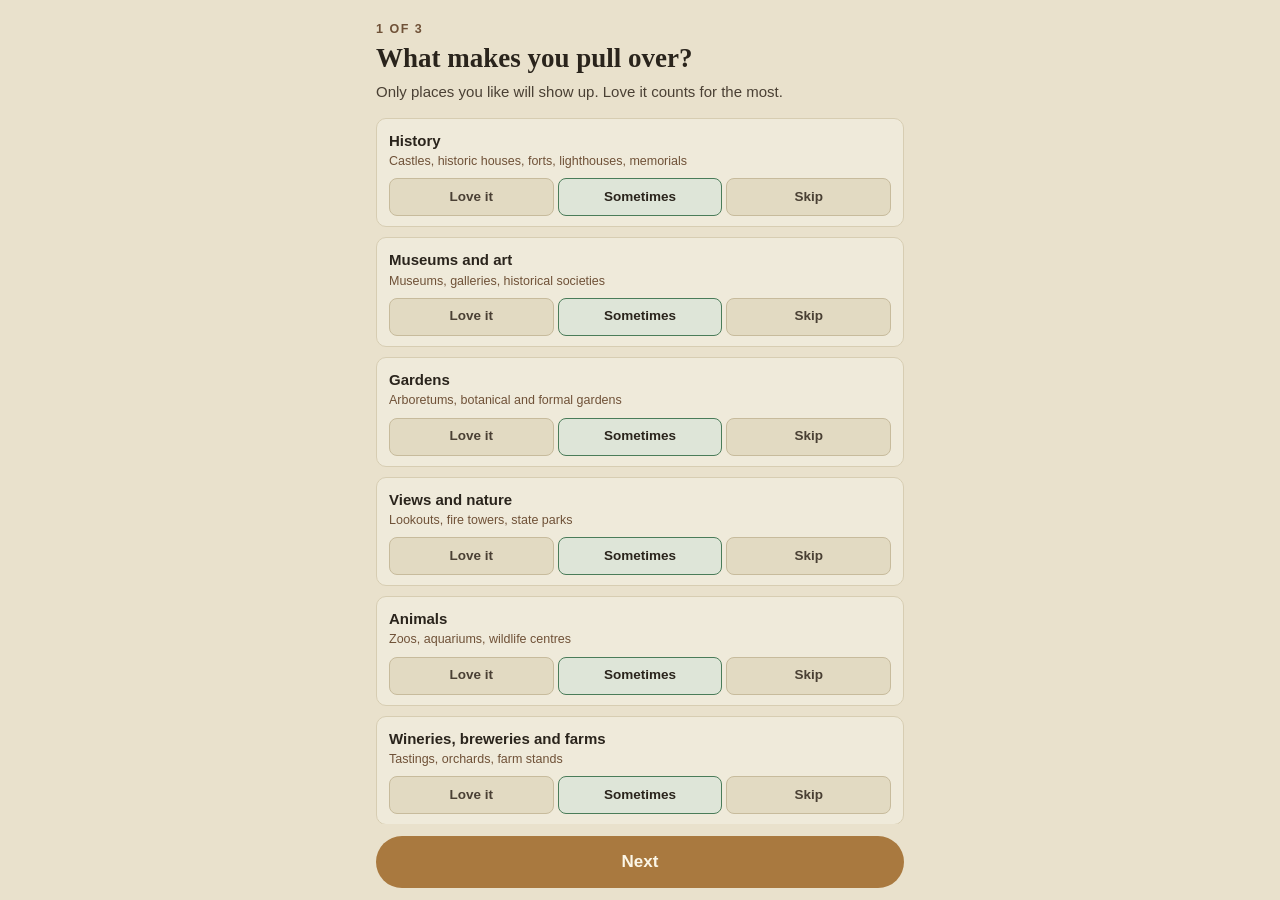
==== commit 3f531018: "Drive: tap-and-swipe cards, restaurants, per-type and per-chain switches Cards lose their buttons: t" ====
--- a/drive.html
+++ b/drive.html
@@ -74,6 +74,11 @@
       <p class="deck-empty" id="deck-empty" hidden></p>
     </div>
 
+    <div class="drive-toast" id="drive-toast" role="status" aria-live="polite" hidden>
+      <span id="drive-toast-msg"></span>
+      <button type="button" id="drive-toast-undo">Undo</button>
+    </div>
+
     <nav class="drive-dock" id="dock" hidden aria-label="Drive controls">
       <div class="sim-ctl" id="sim-ctl" hidden role="group" aria-label="Simulated drive speed">
         <button type="button" class="sim-btn" id="sim-slower" aria-label="Slower">&minus;</button>
@@ -118,6 +123,27 @@
       <legend>What you like</legend>
       <div class="levels" id="interest-levels"></div>
       <button type="button" class="drive-quiet-btn drive-retake" id="retake-quiz">Take the questionnaire again</button>
+    </fieldset>
+
+    <!-- One finer than the questionnaire: each type of place on or off, so
+         "history" can mean the old house and not the war memorial. -->
+    <fieldset class="drive-set">
+      <legend>Kinds of place</legend>
+      <p class="drive-hint">On follows how much you said you like its group. Tap to
+        switch one off, or on even when its group is skipped.</p>
+      <div id="kind-groups" class="kind-groups"></div>
+    </fieldset>
+
+    <fieldset class="drive-set">
+      <legend>Chains</legend>
+      <label class="drive-check"><input type="checkbox" id="opt-chains">
+        Show chain locations</label>
+      <div class="chain-pick" id="chain-pick">
+        <input type="search" id="chain-search" class="chain-search" placeholder="Find a chain"
+               autocomplete="off" aria-label="Find a chain">
+        <div class="chips" id="chain-list" role="group" aria-label="Chains"></div>
+        <p class="drive-hint" id="chain-note"></p>
+      </div>
     </fieldset>
 
     <fieldset class="drive-set">
--- a/assets/drive.css
+++ b/assets/drive.css
@@ -82,7 +82,7 @@
 
 /* ── The deck ── */
 .deck {
-  flex: 1; min-width: 0;
+  position: relative; flex: 1; min-width: 0;
   display: flex; flex-direction: column;
 }
 
@@ -134,7 +134,7 @@
 /* Under the cards, so the card beside you is never covered by its own
    marker; the notch in the margin shows where the line is regardless. */
 .deck-now {
-  position: absolute; left: 0; right: 0; top: 50%; z-index: 0;
+  position: absolute; left: 0; right: 0; top: 72%; z-index: 0;
   height: 0; border-top: 2px dashed var(--act-ink);
   pointer-events: none;
 }
@@ -151,77 +151,83 @@
 }
 
 .deck-empty {
-  position: absolute; left: 16px; right: 16px; top: 50%; transform: translateY(-140%);
+  position: absolute; left: 16px; right: 16px; top: 72%; transform: translateY(-160%);
   margin: 0; text-align: center;
   font-family: var(--serif); font-size: 16px; color: var(--ink-3);
 }
 
+/* A card is the control: tap for directions, swipe to hide. Picture on the
+   left, words on the right, short enough for six to a screen. */
 .deck-card {
   position: absolute; left: 10px; right: 10px; top: 0;
-  display: grid; grid-template-rows: 30% 1fr; overflow: hidden;
+  display: grid; grid-template-columns: 30% 1fr; overflow: hidden;
   background: var(--surface);
   border: 1px solid var(--line); border-radius: 10px;
   box-shadow: var(--shadow), var(--panel);
-  will-change: transform;
+  will-change: transform; cursor: pointer;
+  /* The card owns sideways drags; the page itself never scrolls. */
+  touch-action: none; user-select: none; -webkit-user-select: none;
   transition: opacity .5s ease, border-color .4s ease, box-shadow .4s ease;
 }
+.deck-card.is-dragging { transition: none; box-shadow: var(--shadow), 0 8px 24px rgba(0,0,0,.18); }
+.deck-card:focus-visible { outline: 3px solid var(--accent); outline-offset: 2px; }
 .deck-card.is-fading, .deck-card.is-gone { opacity: 0; }
 .deck-card.is-past { opacity: .55; }
 .deck-card.is-nearest { border-color: var(--act-ink); box-shadow: 0 0 0 2px var(--act-ink), var(--shadow); }
 
 .deck-photo { position: relative; overflow: hidden; background: var(--surface-2); min-height: 0; }
-.deck-photo img { width: 100%; height: 100%; object-fit: cover; display: block; }
+.deck-photo img { width: 100%; height: 100%; object-fit: cover; display: block; pointer-events: none; }
 .deck-photo.is-glyph {
   display: grid; place-items: center;
   background: linear-gradient(135deg, var(--rep-bg), var(--surface-2));
 }
 .deck-photo.is-glyph svg {
-  width: 46%; max-width: 72px; height: auto;
+  width: 52%; max-width: 48px; height: auto;
   fill: none; stroke: var(--rep-ink); stroke-width: 1.6; stroke-linecap: round; stroke-linejoin: round;
 }
 .deck-credit {
-  position: absolute; right: 4px; bottom: 3px;
-  font-size: 9.5px; color: #fff; text-decoration: none;
+  position: absolute; left: 3px; bottom: 3px;
+  font-size: 9px; color: #fff; text-decoration: none;
   background: rgba(0,0,0,.45); padding: 0 4px; border-radius: 3px;
 }
 
-.deck-body { padding: 7px 12px 9px; min-width: 0; min-height: 0; display: flex; flex-direction: column; gap: 2px; overflow: hidden; }
-/* The name, the numbers and the buttons never give up space; the one-line
-   description is what goes when a card is short. */
-.deck-kind, .deck-name, .deck-facts, .deck-actions { flex-shrink: 0; }
-.deck-blurb, .deck-on { flex-shrink: 1; min-height: 0; }
+.deck-body { padding: 7px 10px 7px 11px; min-width: 0; min-height: 0; display: flex; flex-direction: column; justify-content: center; gap: 2px; overflow: hidden; }
+.deck-kind, .deck-name, .deck-facts { flex-shrink: 0; }
+.deck-on { flex-shrink: 1; min-height: 0; }
 .deck-kind {
-  margin: 0; display: flex; align-items: center; gap: 7px;
-  font-family: var(--serif); font-size: 11.5px; font-weight: 600;
-  letter-spacing: .12em; text-transform: uppercase; color: var(--act-ink);
-}
+  margin: 0; display: flex; align-items: center; gap: 6px; min-width: 0;
+  font-family: var(--serif); font-size: 10.5px; font-weight: 600;
+  letter-spacing: .1em; text-transform: uppercase; color: var(--act-ink);
+}
+.deck-kind-t { white-space: nowrap; overflow: hidden; text-overflow: ellipsis; }
 .deck-letter {
   display: grid; place-items: center; flex: none;
-  width: 20px; height: 20px; border-radius: 50%;
-  font: 700 11.5px/1 -apple-system, BlinkMacSystemFont, "Segoe UI", sans-serif; letter-spacing: 0;
+  width: 18px; height: 18px; border-radius: 50%;
+  font: 700 10.5px/1 -apple-system, BlinkMacSystemFont, "Segoe UI", sans-serif; letter-spacing: 0;
   border: 1.5px solid var(--rep-ink); color: var(--ink);
 }
 .deck-card.is-nearest .deck-letter { background: var(--act-ink); border-color: var(--act-ink); color: var(--accent-ink); }
 .deck-name {
-  margin: 0; font-family: var(--serif); font-size: 19px; line-height: 1.15; font-weight: 600;
+  margin: 0; font-family: var(--serif); font-size: 17px; line-height: 1.15; font-weight: 600;
   display: -webkit-box; -webkit-line-clamp: 2; -webkit-box-orient: vertical; overflow: hidden;
 }
-.deck-facts { margin: 0; font-size: 15px; font-weight: 700; color: var(--ink-2); }
-.deck-blurb {
-  margin: 0; font-size: 13px; color: var(--ink-3);
-  white-space: nowrap; overflow: hidden; text-overflow: ellipsis;
-}
-.deck-blurb:empty { display: none; }
-.deck-on { margin: 0; font-size: 13px; color: var(--free); white-space: nowrap; overflow: hidden; text-overflow: ellipsis; }
-.deck-actions { display: flex; gap: 6px; margin-top: auto; padding-top: 4px; }
-.deck-go, .deck-no {
-  font: inherit; font-size: 13.5px; font-weight: 700;
-  min-height: 34px; padding: 0 14px;
-  display: inline-flex; align-items: center; justify-content: center;
-  border-radius: 999px; cursor: pointer; text-decoration: none;
-}
-.deck-go { background: var(--accent); color: var(--accent-ink); border: 0; }
-.deck-no { background: var(--surface-2); color: var(--ink-2); border: 1px solid var(--line); }
+.deck-facts { margin: 0; font-size: 13.5px; font-weight: 700; color: var(--ink-2); white-space: nowrap; overflow: hidden; text-overflow: ellipsis; }
+.deck-on { margin: 0; font-size: 12.5px; color: var(--free); white-space: nowrap; overflow: hidden; text-overflow: ellipsis; }
+
+/* Undo, for a swipe made by accident. */
+.drive-toast {
+  position: absolute; z-index: 6; left: 12px; right: 12px; bottom: 70px;
+  display: flex; align-items: center; gap: 10px; justify-content: space-between;
+  padding: 10px 12px 10px 14px; border-radius: 10px;
+  background: var(--ink); color: var(--bg); font-size: 14px;
+  box-shadow: var(--shadow);
+}
+.drive-toast[hidden] { display: none; }
+.drive-toast span { min-width: 0; white-space: nowrap; overflow: hidden; text-overflow: ellipsis; }
+.drive-toast button {
+  flex: none; font: inherit; font-weight: 700; color: var(--accent-sc);
+  background: none; border: 0; padding: 6px 4px; cursor: pointer;
+}
 
 .drive-dock {
   display: flex; gap: 8px; justify-content: center;
@@ -318,3 +324,17 @@
 .drive-sheet .fine { color: var(--ink-3); margin-top: 14px; }
 
 .drive-retake { margin-top: 12px; width: 100%; }
+
+/* Kinds of place, one group per interest. */
+.kind-groups { display: flex; flex-direction: column; gap: 12px; margin-top: 4px; }
+.kind-group-h { margin: 0 0 6px; font-weight: 700; font-size: 14px; }
+.drive-sheet .chip:disabled { opacity: .45; cursor: default; }
+
+/* Chains: the list stays visible but reads as inert while chains are hidden. */
+.chain-pick { margin-top: 10px; }
+.chain-pick.is-off .chips { opacity: .5; }
+.chain-search {
+  width: 100%; margin-bottom: 8px;
+  font: inherit; font-size: 16px; padding: 9px 11px; border-radius: var(--radius);
+  border: 1px solid var(--line); background: var(--surface-2); color: var(--ink);
+}
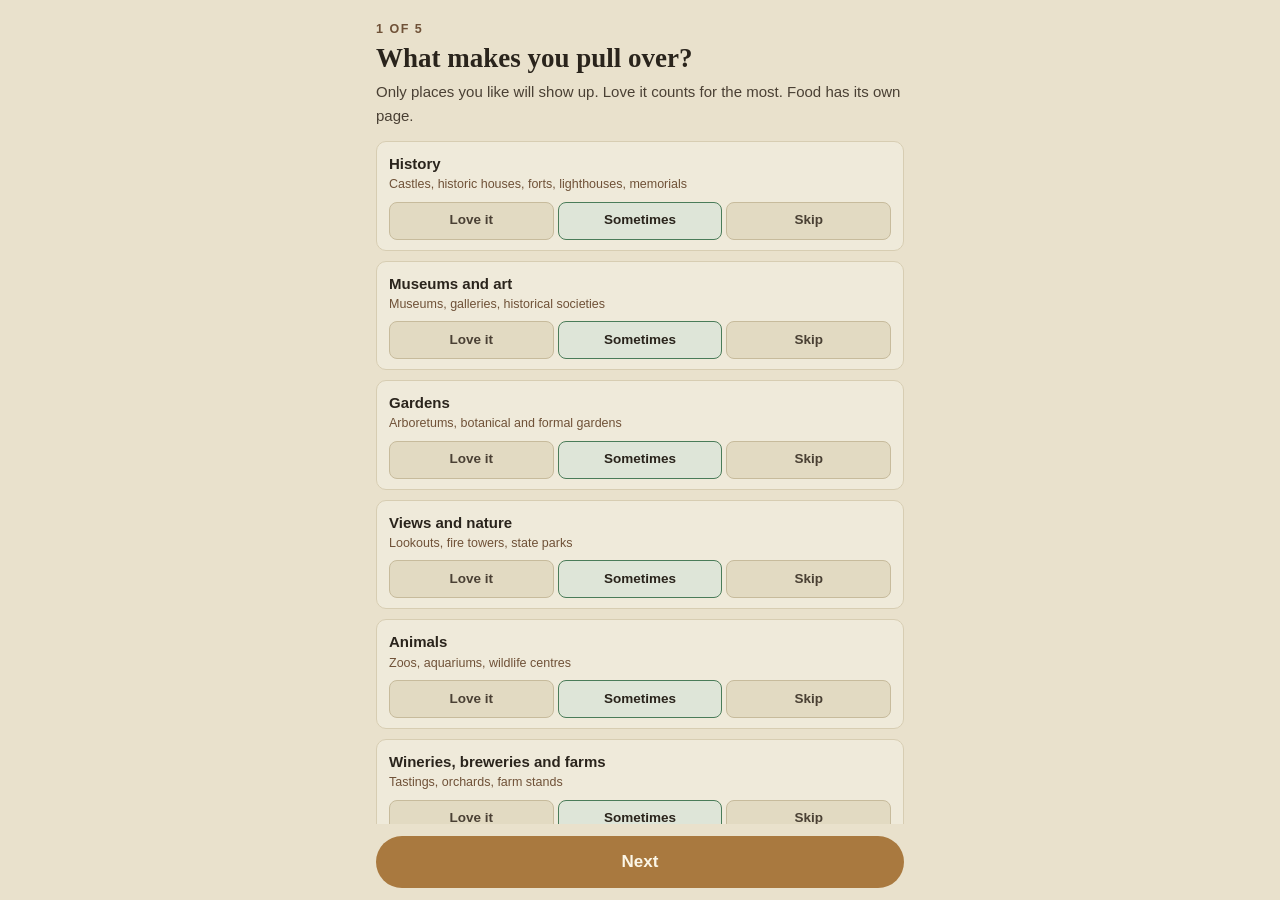
==== commit f6815442: "Drive: questionnaire redone, address suggestions, map under the deck, a driver to dress, Hungry, Sim" ====
--- a/drive.html
+++ b/drive.html
@@ -33,18 +33,31 @@
   </button>
 </header>
 
-<!-- The drive: a narrow map on one side, turned so the road ahead is always
-     up the screen, and a deck of what is coming on the other. The deck is a
-     strip of road: the line across its middle is where you are, what is
-     coming is above it and slides down, what you have passed goes below. -->
+<!-- The drive: the map fills the screen, turned so the road ahead is always
+     up, with the car in a strip down one side; the deck of what is coming
+     floats over the rest of it. The deck is a strip of road: the line across
+     it is where you are, what is coming is above it and slides down, what you
+     have passed goes below. -->
 <main class="drive-main" id="drive-main" data-side="left">
   <div class="map-slice" id="map-slice">
     <div class="drive-map" id="drive-map" aria-label="Map around your car, heading up"></div>
     <!-- Fixed in the strip; the map turns and slides under it. -->
-    <svg class="map-car" id="map-car" viewBox="0 0 40 40" aria-hidden="true">
-      <circle cx="20" cy="20" r="17" class="car-halo"/>
-      <path d="M20 7 L30 31 L20 25 L10 31 Z" class="car-arrow"/>
+    <!-- A compass rose that turns against the map: on a heading-up map, the
+         only thing on screen that says where north is. -->
+    <svg class="map-compass" id="map-compass" viewBox="0 0 60 60" aria-hidden="true">
+      <circle cx="30" cy="30" r="27" class="rose-ring"/>
+      <circle cx="30" cy="30" r="22" class="rose-ring rose-inner"/>
+      <path d="M30 4 34 30 30 26 26 30Z" class="rose-n"/>
+      <path d="M30 56 26 30 30 34 34 30Z" class="rose-s"/>
+      <path d="M4 30 30 26 26 30 30 34Z M56 30 30 34 34 30 30 26Z" class="rose-ew"/>
+      <text x="30" y="14" class="rose-letter">N</text>
     </svg>
+    <div class="map-zoom" role="group" aria-label="Map zoom">
+      <button type="button" class="map-zoom-btn" id="zoom-in" aria-label="Zoom in">+</button>
+      <button type="button" class="map-zoom-btn" id="zoom-out" aria-label="Zoom out">&minus;</button>
+    </div>
+    <!-- Drawn by drive.js from the "Your driver" setting. -->
+    <svg class="map-car" id="map-car" viewBox="0 0 40 40" aria-hidden="true"></svg>
   </div>
 
   <section class="deck" id="deck" aria-label="Places ahead">
@@ -58,8 +71,12 @@
         <label class="drive-field">
           <span>Where to? <em>optional</em></span>
           <input id="dest-input" type="search" placeholder="Town or address"
-                 enterkeyhint="go">
+                 enterkeyhint="go" role="combobox" aria-autocomplete="list"
+                 aria-expanded="false" aria-controls="dest-suggest">
         </label>
+        <!-- What the address lookup thinks you mean, as you type. Picking one
+             is how you know it has the right place. -->
+        <ul class="suggest" id="dest-suggest" role="listbox" aria-label="Matching places" hidden></ul>
         <p class="drive-hint" id="dest-hint">With a destination, detours are measured
           against your real route. Without one, Drive follows the direction you are
           heading.</p>
@@ -79,23 +96,30 @@
       <button type="button" id="drive-toast-undo">Undo</button>
     </div>
 
-    <nav class="drive-dock" id="dock" hidden aria-label="Drive controls">
-      <div class="sim-ctl" id="sim-ctl" hidden role="group" aria-label="Simulated drive speed">
-        <button type="button" class="sim-btn" id="sim-slower" aria-label="Slower">&minus;</button>
-        <span class="sim-speed" id="sim-speed" aria-live="polite">10×</span>
-        <button type="button" class="sim-btn" id="sim-faster" aria-label="Faster">+</button>
-      </div>
-      <button type="button" class="drive-dock-btn" id="stop-btn">End drive</button>
-    </nav>
   </section>
 </main>
+
+<!-- Across the bottom while driving. Simulate appears once there is a route
+     to simulate: it plays the rest of the trip, sped up, from where you are,
+     and pressing it again puts you back where you actually are. -->
+<nav class="drive-dock" id="dock" hidden aria-label="Drive controls">
+  <button type="button" class="drive-dock-btn" id="hungry-btn" aria-pressed="true">Hungry</button>
+  <button type="button" class="drive-dock-btn drive-map-btn" id="map-btn" aria-pressed="true">Map</button>
+  <div class="sim-ctl" id="sim-ctl" hidden role="group" aria-label="Simulated drive">
+    <button type="button" class="sim-btn" id="sim-slower" aria-label="Slower" hidden>&minus;</button>
+    <button type="button" class="drive-dock-btn sim-toggle" id="sim-btn" aria-pressed="false">Simulate<span class="sim-speed" id="sim-speed" aria-live="polite" hidden>10×</span></button>
+    <button type="button" class="sim-btn" id="sim-faster" aria-label="Faster" hidden>+</button>
+  </div>
+  <button type="button" class="drive-dock-btn" id="stop-btn" aria-label="End drive">End</button>
+</nav>
 
 <!-- Drive is laid out for a phone held upright; turned, it says so rather
      than squeezing the deck into a strip too short to scroll. -->
 <p class="turn-upright" aria-hidden="true">Turn your phone upright to drive.</p>
 
-<!-- First run: what you like, before anything is suggested. Every answer
-     can be changed later in settings, including the whole questionnaire. -->
+<!-- First run: what you like, before anything is suggested. The answers
+     are changed by taking it again, from settings; the finer switches it
+     starts you on (kinds of place, food, chains) are in settings too. -->
 <section class="quiz" id="quiz" role="dialog" aria-modal="true" aria-labelledby="quiz-title" hidden>
   <div class="quiz-inner">
     <p class="quiz-step" id="quiz-step"></p>
@@ -120,9 +144,9 @@
   </div>
   <div class="sheet-body">
     <fieldset class="drive-set">
-      <legend>What you like</legend>
-      <div class="levels" id="interest-levels"></div>
-      <button type="button" class="drive-quiet-btn drive-retake" id="retake-quiz">Take the questionnaire again</button>
+      <legend>Your answers</legend>
+      <p class="drive-answers" id="answers-summary"></p>
+      <button type="button" class="drive-go drive-retake" id="retake-quiz">Take the questionnaire again</button>
     </fieldset>
 
     <!-- One finer than the questionnaire: each type of place on or off, so
@@ -132,6 +156,14 @@
       <p class="drive-hint">On follows how much you said you like its group. Tap to
         switch one off, or on even when its group is skipped.</p>
       <div id="kind-groups" class="kind-groups"></div>
+    </fieldset>
+
+    <fieldset class="drive-set">
+      <legend>Kinds of food</legend>
+      <p class="drive-hint">Places to eat show while Hungry is on. Tap to cycle: on,
+        ★ favourite (ranked first), off. A place stays unless everything it serves is off.</p>
+      <div class="chips" id="cuisine-chips" role="group" aria-label="Kinds of food"></div>
+      <p class="drive-hint" id="cuisine-note"></p>
     </fieldset>
 
     <fieldset class="drive-set">
@@ -147,21 +179,27 @@
     </fieldset>
 
     <fieldset class="drive-set">
-      <legend>Longest detour</legend>
-      <div class="chips" id="detour-chips" role="radiogroup" aria-label="Longest detour"></div>
-    </fieldset>
-
-    <fieldset class="drive-set">
       <legend>Also</legend>
       <label class="drive-check"><input type="checkbox" id="opt-liked">
         Always mention places I liked</label>
       <label class="drive-check"><input type="checkbox" id="opt-km">
         Kilometres</label>
-    </fieldset>
-
-    <fieldset class="drive-set">
-      <legend>Map side</legend>
-      <div class="chips" id="side-chips" role="radiogroup" aria-label="Map side"></div>
+      <label class="drive-check"><input type="checkbox" id="opt-towns">
+        Show town lines</label>
+      <label class="drive-check"><input type="checkbox" id="opt-map">
+        Show the map</label>
+    </fieldset>
+
+    <fieldset class="drive-set">
+      <legend>Map look</legend>
+      <div class="chips" id="style-chips" role="radiogroup" aria-label="Map look"></div>
+    </fieldset>
+
+    <fieldset class="drive-set">
+      <legend>Your driver</legend>
+      <div class="driver-shapes" id="driver-shapes" role="radiogroup" aria-label="Driver"></div>
+      <div class="driver-colours" id="driver-colours" role="radiogroup" aria-label="Colour"></div>
+      <div class="chips" id="driver-sizes" role="radiogroup" aria-label="Size"></div>
     </fieldset>
 
     <fieldset class="drive-set">
@@ -169,22 +207,10 @@
       <div class="chips" id="maps-chips" role="radiogroup" aria-label="Maps app"></div>
     </fieldset>
 
-    <fieldset class="drive-set">
-      <legend>Try it from your desk</legend>
-      <p class="drive-hint">Plays a drive along a real route, sped up, so you can
-        see what it would show. Change the speed with &minus; and + while it runs.</p>
-      <form id="sim-form" class="drive-form" autocomplete="off">
-        <label class="drive-field"><span>From</span>
-          <input id="sim-from" type="search" placeholder="Beacon, NY"></label>
-        <label class="drive-field"><span>To</span>
-          <input id="sim-to" type="search" placeholder="Hartford, CT"></label>
-        <button type="submit" class="drive-go">Simulate drive</button>
-      </form>
-    </fieldset>
-
     <p class="fine">Map by <a href="https://openfreemap.org/">OpenFreeMap</a>. Places from <a href="https://www.openstreetmap.org/copyright">OpenStreetMap</a>
       contributors. Routes and detour times from
-      <a href="https://project-osrm.org/">OSRM</a>. Photos and one-line
+      <a href="https://project-osrm.org/">OSRM</a>. Address suggestions from
+      <a href="https://photon.komoot.io/">Photon</a>. Photos and one-line
       descriptions from each place's own website, or
       <a href="https://en.wikipedia.org/">Wikipedia</a> where it has an article. Drive only knows places in
       Proximi's coverage areas.</p>
@@ -192,6 +218,7 @@
 </section>
 
 <script src="assets/vendor/maplibre/maplibre-gl.js"></script>
+<script src="assets/hours.js"></script>
 <script src="assets/drive.js"></script>
 </body>
 </html>
--- a/assets/drive.css
+++ b/assets/drive.css
@@ -37,19 +37,19 @@
 }
 .drive-icon-btn .ico { width: 18px; height: 18px; }
 
-/* ── The split: a map slice and the deck ──
-   The map is a narrow strip nearest the driver; the deck of places takes
-   the rest. data-side flips them without touching the markup.          */
-.drive-main { flex: 1; min-height: 0; display: flex; }
-.drive-main[data-side="right"] { flex-direction: row-reverse; }
+/* ── The map under everything, the deck over it ──
+   The map fills the screen. The car keeps a strip down the side nearest
+   the driver (--strip, set by drive.js from the screen's width), and the
+   deck of places floats over the rest with no background of its own, so
+   the road around the cards stays visible. data-side flips the strip
+   without touching the markup. Before a drive starts nothing is in the
+   strip: the car sits in the middle and the start panel spans the width. */
+.drive-main { position: relative; flex: 1; min-height: 0; --strip: 34%; }
 
 .map-slice {
-  position: relative; overflow: hidden;
-  flex: 0 0 34%; min-width: 112px; max-width: 320px;
+  position: absolute; inset: 0; overflow: hidden;
   background: var(--surface-2);
-  border-right: 1px solid var(--line);
-}
-.drive-main[data-side="right"] .map-slice { border-right: 0; border-left: 1px solid var(--line); }
+}
 
 .drive-map { position: absolute; inset: 0; z-index: 1; background: var(--surface-2); }
 .map-slice.no-map .drive-map { display: none; }
@@ -61,14 +61,29 @@
 }
 .drive-map .maplibregl-ctrl-attrib { font-size: 10px; }
 
-/* The car: fixed in the strip, always pointing up; the map turns under it. */
+/* The car: fixed in the strip, always pointing up; the map turns under it.
+   Its shape, colour and size are yours (Your driver, in settings); --car is
+   the colour, and each shape marks the parts that take it as .car-body. */
 .map-car {
-  position: absolute; z-index: 5; left: 50%; top: 78%;
+  position: absolute; z-index: 5; left: calc(var(--strip) / 2); top: 78%;
   width: 40px; height: 40px; transform: translate(-50%, -50%);
-  pointer-events: none;
-}
-.map-car .car-halo { fill: color-mix(in srgb, var(--accent) 22%, transparent); stroke: var(--accent); stroke-width: 1.5; }
-.map-car .car-arrow { fill: var(--accent); stroke: var(--accent-ink); stroke-width: 1.5; stroke-linejoin: round; }
+  pointer-events: none; overflow: visible;
+  filter: drop-shadow(0 1px 2px rgba(0,0,0,.35));
+}
+.drive-main[data-side="right"] .map-car { left: calc(100% - var(--strip) / 2); }
+.drive-main:not(.is-driving) .map-car,
+.drive-main.no-map-view .map-car { left: 50%; }
+
+.car-halo { fill: color-mix(in srgb, var(--car, var(--accent)) 22%, transparent); stroke: var(--car, var(--accent)); stroke-width: 1.5; }
+.car-body { fill: var(--car, var(--accent)); stroke: rgba(0,0,0,.45); stroke-width: 1.1; stroke-linejoin: round; }
+.car-ringed { stroke: #fff; stroke-width: 3; }
+.car-glass { fill: rgba(214,232,246,.88); stroke: rgba(0,0,0,.3); stroke-width: .6; }
+.car-wheel { fill: #1f1d1b; }
+.car-lamp { fill: #fff3c4; }
+.car-shade { fill: rgba(0,0,0,.22); }
+.car-bar { fill: none; stroke: #2b2724; stroke-width: 2; stroke-linecap: round; }
+.car-rider { fill: #2b2724; stroke: rgba(255,255,255,.7); stroke-width: 1; }
+.car-sail { fill: #f4ecd6; stroke: #6b4f2c; stroke-width: .8; }
 
 /* The deck's letters, on the map. MapLibre keeps them upright. */
 .deck-pin {
@@ -82,9 +97,16 @@
 
 /* ── The deck ── */
 .deck {
-  position: relative; flex: 1; min-width: 0;
+  position: absolute; z-index: 7; top: 0; bottom: 0; left: var(--strip); right: 0; min-width: 0;
   display: flex; flex-direction: column;
-}
+  pointer-events: none;   /* the map shows through; the cards take the taps */
+}
+.deck > * { pointer-events: auto; }
+.deck-road, .deck-list { pointer-events: none; }
+.deck-card { pointer-events: auto; }
+.drive-main[data-side="right"] .deck { left: 0; right: var(--strip); }
+.drive-main:not(.is-driving) .deck { left: 0; right: 0; }
+.drive-main.no-map-view .deck { left: 0; right: 0; background: var(--bg); }
 
 .drive-panel {
   margin: auto 0 0;
@@ -147,13 +169,16 @@
   position: absolute; right: 12px; top: -11px;
   font-family: var(--serif); font-size: 11px; font-weight: 600;
   letter-spacing: .12em; text-transform: uppercase;
-  color: var(--act-ink); background: var(--bg); padding: 1px 6px; border-radius: 4px;
+  color: var(--act-ink); background: var(--surface); padding: 1px 6px; border-radius: 4px;
+  box-shadow: var(--shadow);
 }
 
 .deck-empty {
   position: absolute; left: 16px; right: 16px; top: 72%; transform: translateY(-160%);
   margin: 0; text-align: center;
-  font-family: var(--serif); font-size: 16px; color: var(--ink-3);
+  font-family: var(--serif); font-size: 16px; color: var(--ink-2);
+  background: color-mix(in srgb, var(--surface) 92%, transparent);
+  padding: 8px 12px; border-radius: 10px; box-shadow: var(--shadow);
 }
 
 /* A card is the control: tap for directions, swipe to hide. Picture on the
@@ -216,7 +241,7 @@
 
 /* Undo, for a swipe made by accident. */
 .drive-toast {
-  position: absolute; z-index: 6; left: 12px; right: 12px; bottom: 70px;
+  position: absolute; z-index: 6; left: 12px; right: 12px; bottom: 14px;
   display: flex; align-items: center; gap: 10px; justify-content: space-between;
   padding: 10px 12px 10px 14px; border-radius: 10px;
   background: var(--ink); color: var(--bg); font-size: 14px;
@@ -224,16 +249,20 @@
 }
 .drive-toast[hidden] { display: none; }
 .drive-toast span { min-width: 0; white-space: nowrap; overflow: hidden; text-overflow: ellipsis; }
+.drive-toast button[hidden] { display: none; }
 .drive-toast button {
   flex: none; font: inherit; font-weight: 700; color: var(--accent-sc);
   background: none; border: 0; padding: 6px 4px; cursor: pointer;
 }
 
 .drive-dock {
-  display: flex; gap: 8px; justify-content: center;
+  position: relative; z-index: 20;
+  display: flex; gap: 8px; justify-content: center; align-items: center;
   padding: 8px 10px max(8px, env(safe-area-inset-bottom));
-  border-top: 1px solid var(--line-soft);
-}
+  background: var(--surface);
+  border-top: 1px solid var(--line);
+}
+.drive-dock[hidden] { display: none; }
 .drive-dock-btn {
   font: inherit; font-size: 14.5px; font-weight: 600;
   min-height: 42px; padding: 0 16px; flex: 1; max-width: 180px;
@@ -241,8 +270,14 @@
   background: var(--surface); color: var(--ink); cursor: pointer;
 }
 
-/* The simulated drive's speed, beside End drive while one runs. */
+/* Simulate, and its speed either side of it while one runs. */
 .sim-ctl { display: flex; align-items: center; gap: 4px; }
+.sim-btn[hidden], .sim-speed[hidden] { display: none; }
+.drive-dock .sim-toggle[aria-pressed="false"] { color: var(--ink); }
+.drive-dock .sim-toggle[aria-pressed="true"] { background: var(--accent); border-color: var(--accent); color: var(--accent-ink); }
+.sim-toggle .sim-speed { min-width: 0; font-size: inherit; }
+/* Not hungry: the button reads as switched off. */
+#hungry-btn[aria-pressed="false"] { text-decoration: line-through; }
 .sim-ctl[hidden] { display: none; }
 .sim-btn {
   width: 42px; height: 42px; border-radius: 50%;
@@ -338,3 +373,123 @@
   font: inherit; font-size: 16px; padding: 9px 11px; border-radius: var(--radius);
   border: 1px solid var(--line); background: var(--surface-2); color: var(--ink);
 }
+
+/* No map: the deck takes the whole width. */
+.drive-main.no-map-view .map-slice { display: none; }
+.drive-dock .drive-map-btn { flex: 0 0 auto; }
+.drive-dock-btn[aria-pressed="false"] { color: var(--ink-3); }
+
+/* Zoom, as a nudge on the zoom the speed chooses: in the strip, on the
+   side away from the compass. */
+.map-zoom {
+  position: absolute; z-index: 6; right: 8px; top: 8px;
+  display: flex; flex-direction: column; gap: 6px;
+}
+.drive-main.is-driving:not(.no-map-view):not([data-side="right"]) .map-zoom { right: auto; left: calc(var(--strip) - 46px); }
+.map-zoom-btn {
+  width: 38px; height: 38px; border-radius: 10px;
+  font: 700 20px/1 -apple-system, BlinkMacSystemFont, sans-serif;
+  border: 1px solid var(--line); background: color-mix(in srgb, var(--surface) 92%, transparent);
+  color: var(--ink); box-shadow: var(--shadow); cursor: pointer;
+}
+.map-zoom-btn:disabled { opacity: .4; cursor: default; }
+
+/* A town line: a slim strip, not a place, so no picture and no pin. */
+.deck-card.is-town {
+  display: flex; flex-direction: column; justify-content: center;
+  padding: 0 14px; cursor: default;
+  background: color-mix(in srgb, var(--rep-bg) 70%, var(--surface));
+  border-style: dashed; border-color: var(--rep-ink); box-shadow: none;
+}
+.town-line { margin: 0; font-size: 15px; line-height: 1.2; white-space: nowrap; overflow: hidden; text-overflow: ellipsis; }
+.town-verb { font-family: var(--serif); font-size: 11px; font-weight: 600; letter-spacing: .12em; text-transform: uppercase; color: var(--rep-ink); }
+.town-name { font-family: var(--serif); font-size: 17px; }
+.town-st { color: var(--ink-3); font-size: 13px; margin-left: 4px; }
+.deck-card.is-town .town-from { font-size: 12px; font-weight: 500; color: var(--ink-3); }
+
+/* The compass rose, top left of the strip, turned against the map. */
+.map-compass {
+  position: absolute; z-index: 6; left: 8px; top: 8px; width: 46px; height: 46px;
+  pointer-events: none;
+}
+.drive-main.is-driving:not(.no-map-view)[data-side="right"] .map-compass { left: calc(100% - var(--strip) + 8px); }
+.map-compass .rose-ring { fill: rgba(234,217,176,.85); stroke: #6b4f2c; stroke-width: 1.2; }
+.map-compass .rose-inner { fill: none; stroke-dasharray: 2 2; }
+.map-compass .rose-n { fill: #8e3b2c; stroke: #3b2a1a; stroke-width: .8; }
+.map-compass .rose-s { fill: #ead9b0; stroke: #3b2a1a; stroke-width: .8; }
+.map-compass .rose-ew { fill: #c9b186; stroke: #3b2a1a; stroke-width: .6; }
+.map-compass .rose-letter { font: 700 9px/1 var(--serif); fill: #3b2a1a; text-anchor: middle; }
+
+/* The chart's edges, darkened like old paper. */
+.map-slice.is-fantasy::after {
+  content: ""; position: absolute; inset: 0; z-index: 4; pointer-events: none;
+  box-shadow: inset 0 0 28px 6px rgba(92, 62, 28, .45);
+}
+@media (prefers-color-scheme: dark) {
+  .map-slice.is-fantasy .drive-map canvas { filter: brightness(.82) sepia(.15); }
+}
+
+/* Cuisine chips: a favourite reads as claret, an off one as struck out. */
+#cuisine-chips .chip[data-state="love"] { background: var(--act-ink); border-color: var(--act-ink); color: var(--accent-ink); }
+#cuisine-chips .chip[data-state="off"] { text-decoration: line-through; opacity: .7; }
+
+/* The dock fits a phone's width on one line: Hungry, Map, the simulation
+   and its speed, and End. */
+.drive-dock { gap: 6px; padding-left: 8px; padding-right: 8px; }
+.drive-dock-btn { flex: 0 1 auto; padding: 0 12px; min-height: 40px; font-size: 14px; white-space: nowrap; }
+.sim-btn { width: 34px; height: 34px; font-size: 18px; flex: none; }
+.sim-speed { min-width: 34px; font-size: 14px; }
+
+/* ── Address suggestions, under the destination field ── */
+.drive-form { position: relative; }
+.suggest {
+  list-style: none; margin: -6px 0 0; padding: 4px 0;
+  border: 1px solid var(--line); border-radius: var(--radius);
+  background: var(--surface); box-shadow: var(--shadow), var(--panel);
+  max-height: 46vh; overflow-y: auto;
+}
+.suggest[hidden] { display: none; }
+.suggest-item {
+  display: flex; flex-direction: column; gap: 1px;
+  padding: 9px 12px; cursor: pointer; min-height: 44px; justify-content: center;
+}
+.suggest-item + .suggest-item { border-top: 1px solid var(--line-soft); }
+.suggest-item strong { font-size: 15.5px; font-weight: 600; color: var(--ink); }
+.suggest-item span { font-size: 13px; color: var(--ink-3); }
+.suggest-item[aria-selected="true"], .suggest-item:hover { background: var(--surface-2); }
+.drive-hint.is-picked { color: var(--ink); font-weight: 600; }
+.drive-hint.is-picked::before { content: "\2713  "; color: var(--free); }
+
+/* ── Your driver ── */
+.driver-shapes { display: grid; grid-template-columns: repeat(3, 1fr); gap: 8px; }
+.driver-pick {
+  display: flex; flex-direction: column; align-items: center; gap: 4px;
+  padding: 10px 4px 8px; border-radius: 10px; cursor: pointer;
+  font: inherit; font-size: 13px; color: var(--ink-2);
+  border: 1px solid var(--line); background: var(--surface-2);
+}
+.driver-pick svg { width: 38px; height: 38px; overflow: visible; }
+.driver-pick[aria-checked="true"] { border-color: var(--accent); box-shadow: 0 0 0 2px var(--accent); color: var(--ink); }
+.driver-colours { display: flex; flex-wrap: wrap; gap: 10px; margin: 14px 0 12px; }
+.driver-swatch {
+  width: 34px; height: 34px; border-radius: 50%; cursor: pointer;
+  background: var(--swatch); border: 2px solid var(--line);
+  box-shadow: inset 0 0 0 2px var(--surface);
+}
+.driver-swatch[aria-checked="true"] { border-color: var(--ink); box-shadow: inset 0 0 0 2px var(--surface), 0 0 0 2px var(--accent); }
+
+/* ── The questionnaire's answers, read back in settings ── */
+.drive-answers { margin: 0; font-size: 14.5px; line-height: 1.45; color: var(--ink-2); }
+
+/* The questionnaire's narrower pages. */
+.quiz-body .kind-groups, .quiz-body .kind-group { flex-shrink: 0; }
+.quiz-body .chip { font-size: 14px; padding: 7px 13px; }
+.quiz-chips { flex-shrink: 0; }
+.quiz-sub { margin: 10px 0 0; font-family: var(--serif); font-size: 12px; font-weight: 600; letter-spacing: .13em; text-transform: uppercase; color: var(--ink-3); }
+.quiz-group { display: flex; flex-direction: column; gap: 10px; }
+.quiz-note { margin: 0; color: var(--ink-3); font-size: 15px; }
+.quiz-chips .chip[data-state="love"] { background: var(--act-ink); border-color: var(--act-ink); color: var(--accent-ink); }
+.quiz-chips .chip[data-state="off"] { text-decoration: line-through; opacity: .7; }
+
+/* A place that will not be open for long once you get there. */
+.deck-on.is-closing { color: var(--act-ink); }
